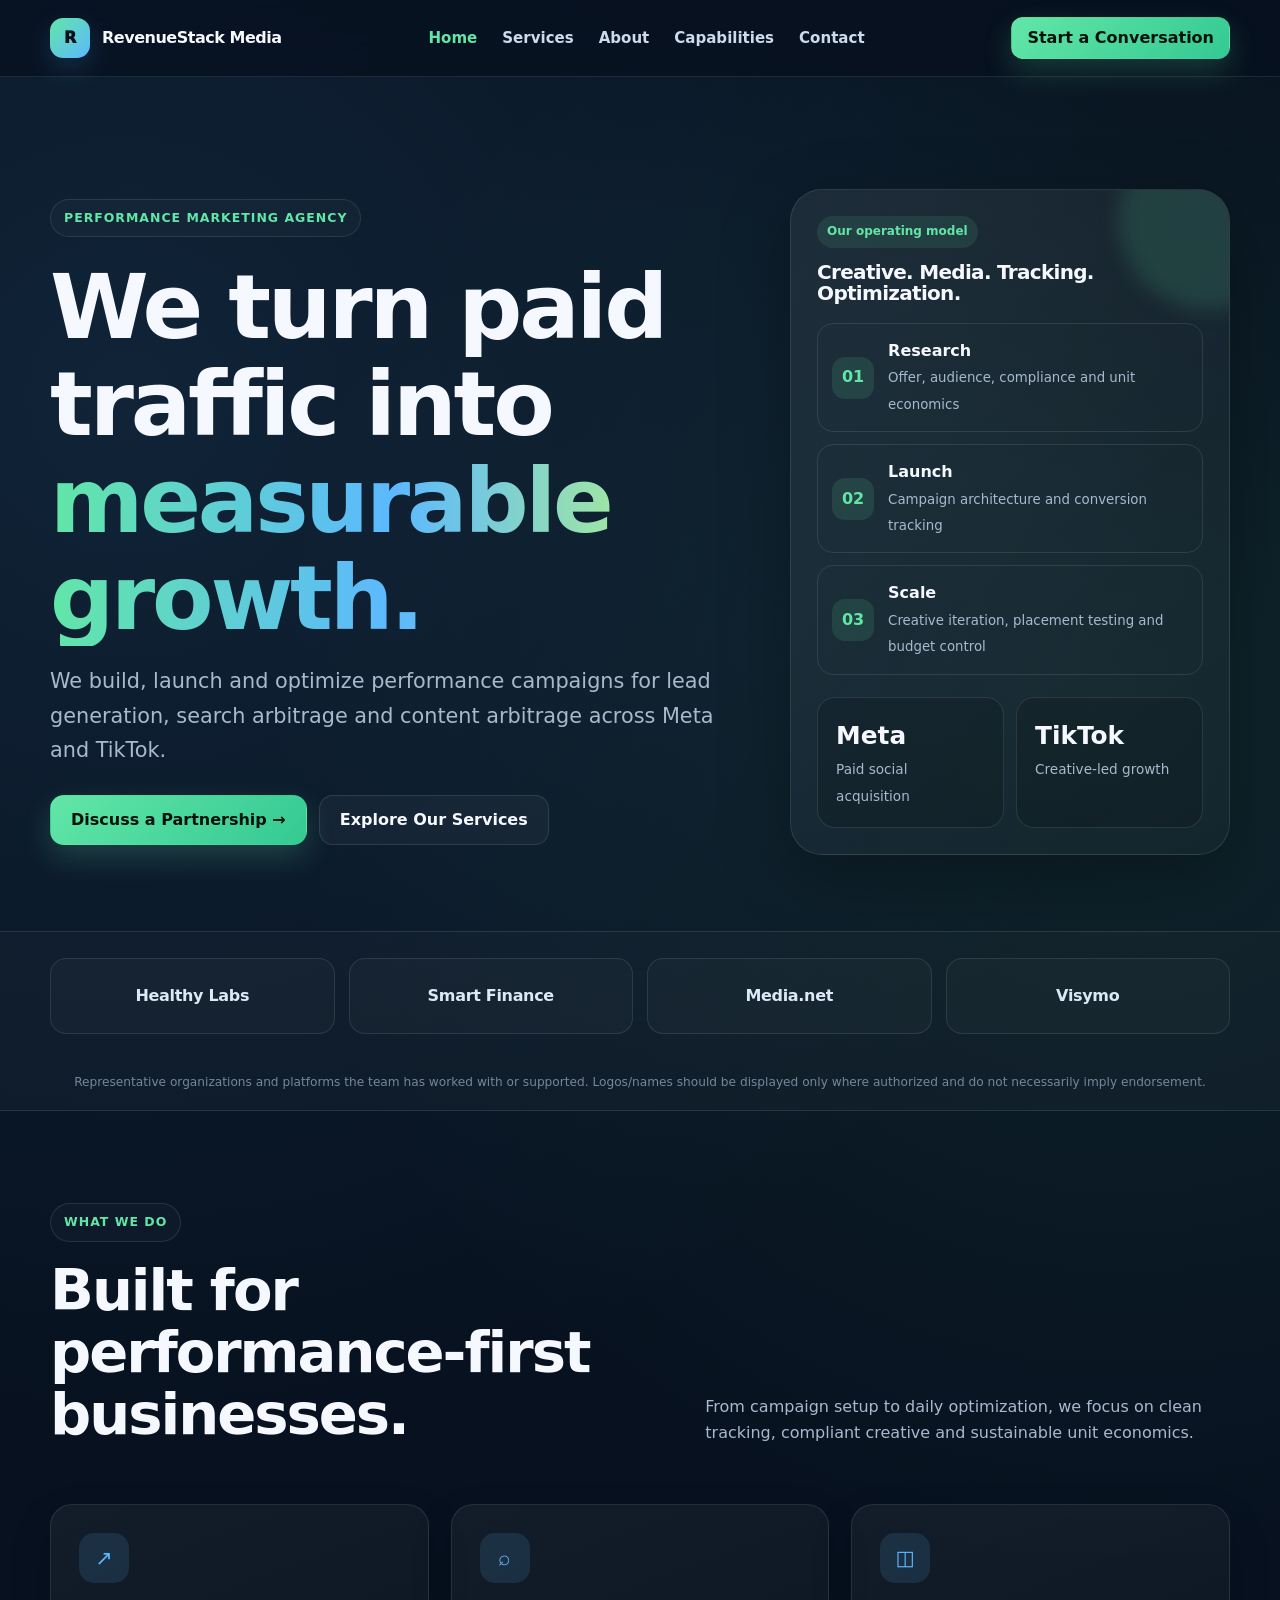
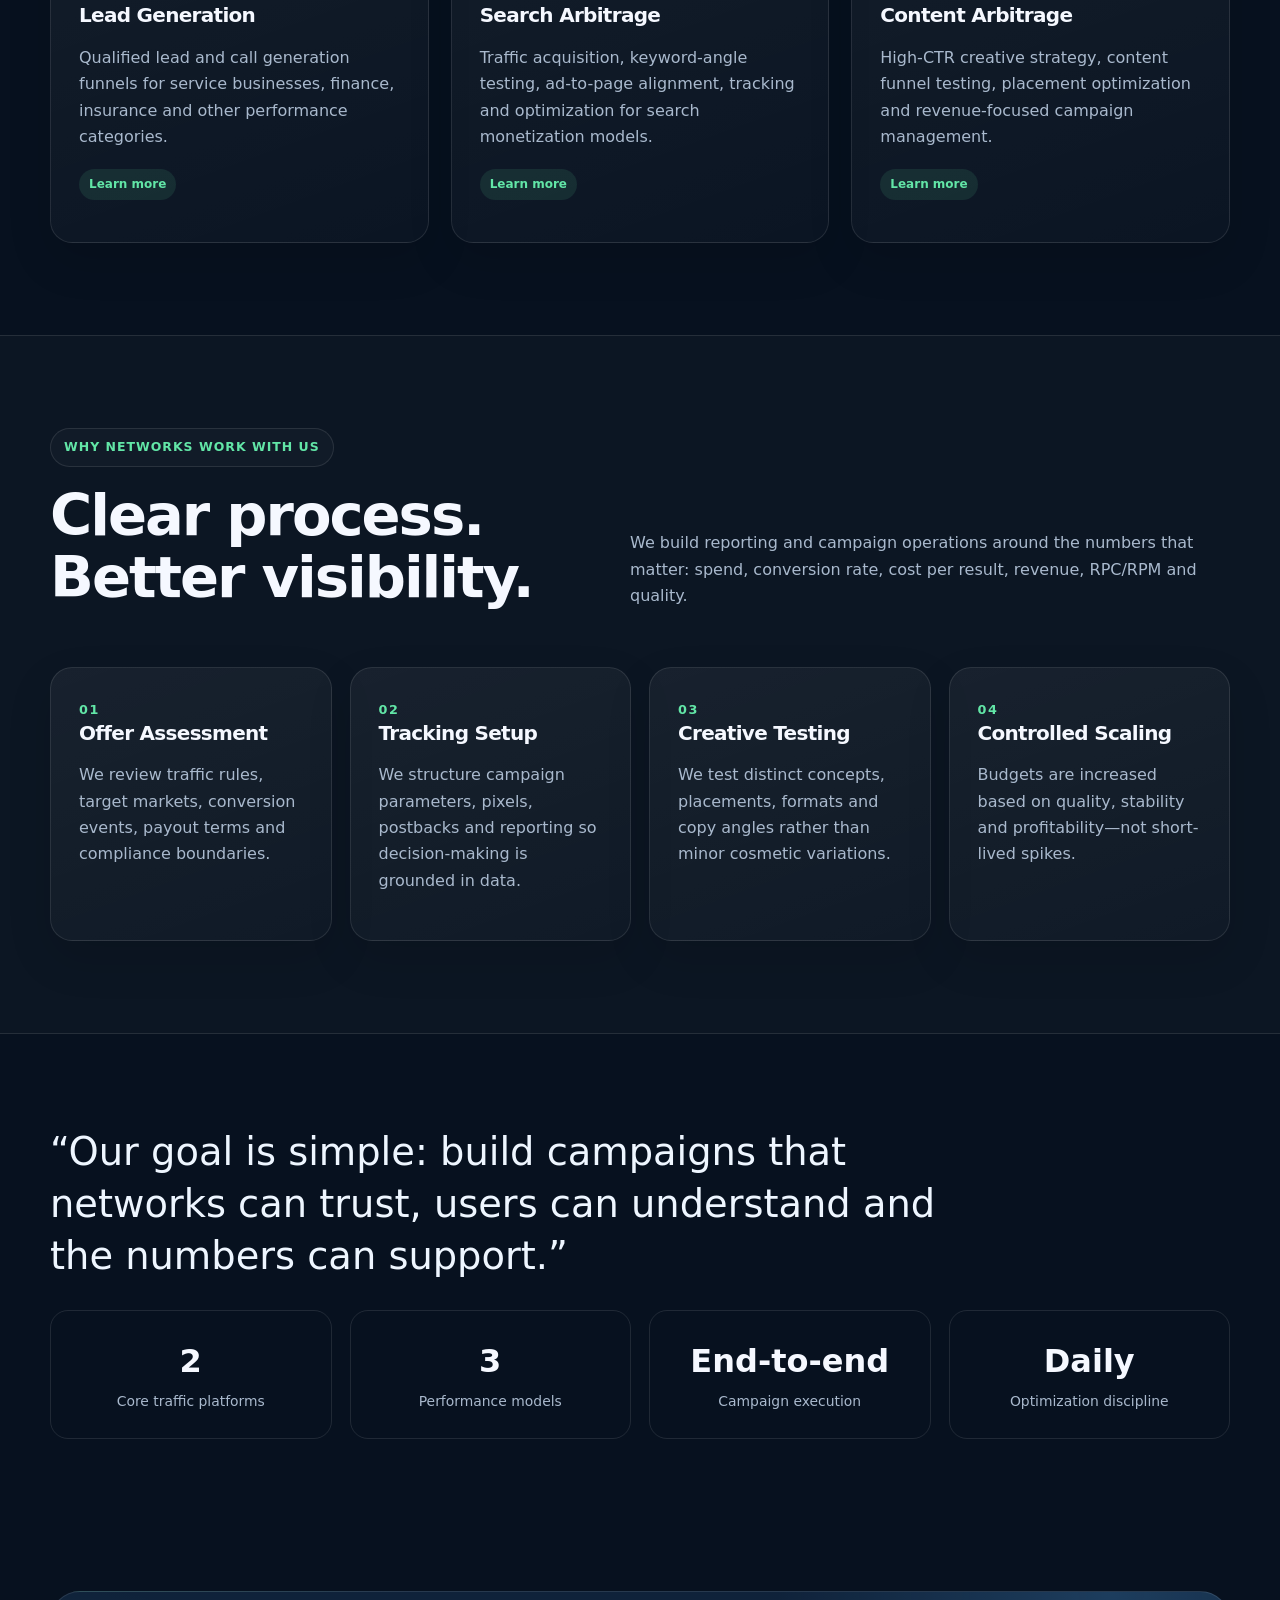
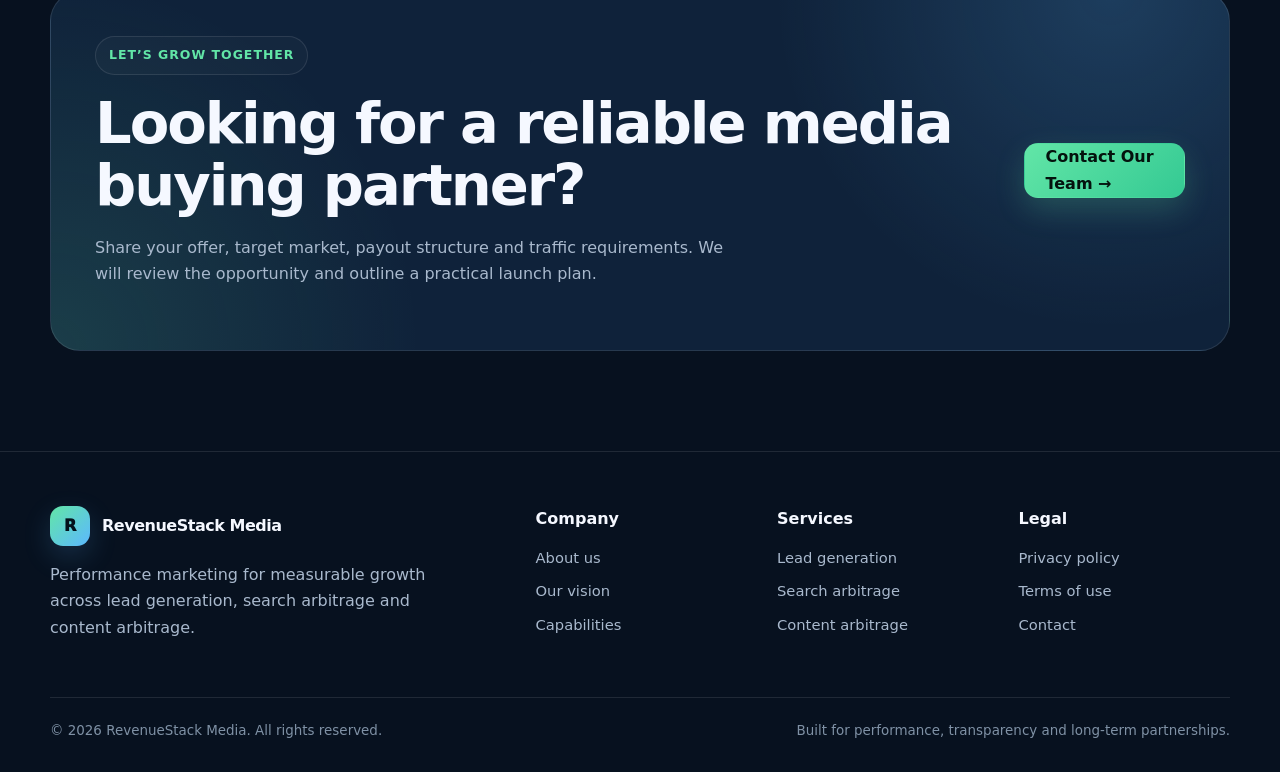
==== index.html @ 6d21b201 "Add files via upload Initial RevenueStack Media website" ====
<!doctype html>
<html lang="en">
<head>
  <meta charset="utf-8">
  <meta name="viewport" content="width=device-width,initial-scale=1">
  <title>RevenueStack Media | Performance Marketing Agency</title>
  <meta name="description" content="Performance marketing agency for lead generation, search arbitrage and content arbitrage across Meta and TikTok.">
  <link rel="icon" href="assets/favicon.svg" type="image/svg+xml">
  <link rel="stylesheet" href="assets/css/styles.css">
</head>
<body>

<header class="site-header">
  <div class="container nav">
    <a class="brand" href="index.html">
      <span class="brand-mark">R</span>
      <span>RevenueStack Media</span>
    </a>
    <button class="menu-btn" aria-label="Toggle menu">☰</button>
    <nav class="nav-links"><a class="active" href="index.html">Home</a>
<a class="" href="services.html">Services</a>
<a class="" href="about.html">About</a>
<a class="" href="case-studies.html">Capabilities</a>
<a class="" href="contact.html">Contact</a></nav>
    <a class="btn btn-primary btn-small nav-cta" href="contact.html">Start a Conversation</a>
  </div>
</header>


<main>
  <section class="hero">
    <div class="container hero-grid">
      <div>
        <span class="eyebrow">Performance Marketing Agency</span>
        <h1 style="margin-top:22px">We turn paid traffic into <span class="gradient-text">measurable growth.</span></h1>
        <p class="lead">We build, launch and optimize performance campaigns for lead generation, search arbitrage and content arbitrage across Meta and TikTok.</p>
        <div class="actions">
          <a class="btn btn-primary" href="contact.html">Discuss a Partnership →</a>
          <a class="btn btn-secondary" href="services.html">Explore Our Services</a>
        </div>
      </div>
      <div class="hero-card">
        <span class="tag">Our operating model</span>
        <h3>Creative. Media. Tracking. Optimization.</h3>
        <div class="flow">
          <div class="flow-item"><span class="flow-icon">01</span><div><b>Research</b><small>Offer, audience, compliance and unit economics</small></div></div>
          <div class="flow-item"><span class="flow-icon">02</span><div><b>Launch</b><small>Campaign architecture and conversion tracking</small></div></div>
          <div class="flow-item"><span class="flow-icon">03</span><div><b>Scale</b><small>Creative iteration, placement testing and budget control</small></div></div>
        </div>
        <div class="metric-row">
          <div class="metric"><strong>Meta</strong><span>Paid social acquisition</span></div>
          <div class="metric"><strong>TikTok</strong><span>Creative-led growth</span></div>
        </div>
      </div>
    </div>
  </section>

  <section class="logo-strip">
    <div class="container">
      <div class="logo-grid">
        <div class="logo-card">Healthy Labs</div>
        <div class="logo-card">Smart Finance</div>
        <div class="logo-card">Media.net</div>
        <div class="logo-card">Visymo</div>
      </div>
      <p class="disclaimer">Representative organizations and platforms the team has worked with or supported. Logos/names should be displayed only where authorized and do not necessarily imply endorsement.</p>
    </div>
  </section>

  <section class="section">
    <div class="container">
      <div class="section-head">
        <div><span class="eyebrow">What we do</span><h2 style="margin-top:18px">Built for performance-first businesses.</h2></div>
        <p>From campaign setup to daily optimization, we focus on clean tracking, compliant creative and sustainable unit economics.</p>
      </div>
      <div class="grid-3">
        <article class="card">
          <div class="card-icon">↗</div><h3>Lead Generation</h3>
          <p>Qualified lead and call generation funnels for service businesses, finance, insurance and other performance categories.</p>
          <a href="services.html#lead-gen" class="tag">Learn more</a>
        </article>
        <article class="card">
          <div class="card-icon">⌕</div><h3>Search Arbitrage</h3>
          <p>Traffic acquisition, keyword-angle testing, ad-to-page alignment, tracking and optimization for search monetization models.</p>
          <a href="services.html#search-arb" class="tag">Learn more</a>
        </article>
        <article class="card">
          <div class="card-icon">◫</div><h3>Content Arbitrage</h3>
          <p>High-CTR creative strategy, content funnel testing, placement optimization and revenue-focused campaign management.</p>
          <a href="services.html#content-arb" class="tag">Learn more</a>
        </article>
      </div>
    </div>
  </section>

  <section class="section" style="background:rgba(255,255,255,.02);border-block:1px solid var(--line)">
    <div class="container">
      <div class="section-head">
        <div><span class="eyebrow">Why networks work with us</span><h2 style="margin-top:18px">Clear process. Better visibility.</h2></div>
        <p>We build reporting and campaign operations around the numbers that matter: spend, conversion rate, cost per result, revenue, RPC/RPM and quality.</p>
      </div>
      <div class="process">
        <div class="card"><h3>Offer Assessment</h3><p>We review traffic rules, target markets, conversion events, payout terms and compliance boundaries.</p></div>
        <div class="card"><h3>Tracking Setup</h3><p>We structure campaign parameters, pixels, postbacks and reporting so decision-making is grounded in data.</p></div>
        <div class="card"><h3>Creative Testing</h3><p>We test distinct concepts, placements, formats and copy angles rather than minor cosmetic variations.</p></div>
        <div class="card"><h3>Controlled Scaling</h3><p>Budgets are increased based on quality, stability and profitability—not short-lived spikes.</p></div>
      </div>
    </div>
  </section>

  <section class="section">
    <div class="container">
      <p class="quote">“Our goal is simple: build campaigns that networks can trust, users can understand and the numbers can support.”</p>
      <div class="stats">
        <div class="stat"><strong>2</strong><span>Core traffic platforms</span></div>
        <div class="stat"><strong>3</strong><span>Performance models</span></div>
        <div class="stat"><strong>End-to-end</strong><span>Campaign execution</span></div>
        <div class="stat"><strong>Daily</strong><span>Optimization discipline</span></div>
      </div>
    </div>
  </section>

  <section class="section-sm">
    <div class="container cta-panel">
      <div><span class="eyebrow">Let’s grow together</span><h2 style="margin-top:18px">Looking for a reliable media buying partner?</h2><p>Share your offer, target market, payout structure and traffic requirements. We will review the opportunity and outline a practical launch plan.</p></div>
      <a class="btn btn-primary" href="contact.html">Contact Our Team →</a>
    </div>
  </section>
</main>


<footer>
  <div class="container">
    <div class="footer-grid">
      <div>
        <a class="brand" href="index.html"><span class="brand-mark">R</span><span>RevenueStack Media</span></a>
        <p style="margin-top:16px;max-width:420px">Performance marketing for measurable growth across lead generation, search arbitrage and content arbitrage.</p>
      </div>
      <div>
        <div class="footer-title">Company</div>
        <div class="footer-links">
          <a href="about.html">About us</a>
          <a href="about.html#vision">Our vision</a>
          <a href="case-studies.html">Capabilities</a>
        </div>
      </div>
      <div>
        <div class="footer-title">Services</div>
        <div class="footer-links">
          <a href="services.html#lead-gen">Lead generation</a>
          <a href="services.html#search-arb">Search arbitrage</a>
          <a href="services.html#content-arb">Content arbitrage</a>
        </div>
      </div>
      <div>
        <div class="footer-title">Legal</div>
        <div class="footer-links">
          <a href="privacy.html">Privacy policy</a>
          <a href="terms.html">Terms of use</a>
          <a href="contact.html">Contact</a>
        </div>
      </div>
    </div>
    <div class="footer-bottom">
      <span>© <span data-year></span> RevenueStack Media. All rights reserved.</span>
      <span>Built for performance, transparency and long-term partnerships.</span>
    </div>
  </div>
</footer>
<script src="assets/js/main.js"></script>

</body>
</html>
---- assets/css/styles.css ----
:root{
  --bg:#07111f;
  --bg-soft:#0c1a2e;
  --surface:#0f223a;
  --surface-2:#132b49;
  --text:#f5f8ff;
  --muted:#a9b9cd;
  --line:rgba(255,255,255,.10);
  --primary:#62e6a7;
  --primary-2:#5cb8ff;
  --accent:#c5ff73;
  --danger:#ff8b8b;
  --max:1180px;
  --radius:22px;
  --shadow:0 22px 70px rgba(0,0,0,.28);
}
*{box-sizing:border-box}
html{scroll-behavior:smooth}
body{
  margin:0;
  font-family:Inter,ui-sans-serif,system-ui,-apple-system,BlinkMacSystemFont,"Segoe UI",sans-serif;
  background:
    radial-gradient(circle at 10% 10%, rgba(92,184,255,.11), transparent 28%),
    radial-gradient(circle at 88% 18%, rgba(98,230,167,.09), transparent 25%),
    var(--bg);
  color:var(--text);
  line-height:1.65;
}
a{color:inherit;text-decoration:none}
img{max-width:100%;display:block}
button,input,textarea,select{font:inherit}
.container{width:min(var(--max),calc(100% - 40px));margin:auto}
.section{padding:92px 0}
.section-sm{padding:60px 0}
.eyebrow{
  display:inline-flex;align-items:center;gap:8px;
  padding:8px 13px;border:1px solid var(--line);border-radius:999px;
  color:var(--primary);font-size:.78rem;font-weight:800;
  letter-spacing:.08em;text-transform:uppercase;background:rgba(255,255,255,.025)
}
h1,h2,h3{line-height:1.08;margin:0 0 18px;letter-spacing:-.035em}
h1{font-size:clamp(2.65rem,7vw,5.8rem);max-width:980px}
h2{font-size:clamp(2rem,4.5vw,3.8rem)}
h3{font-size:1.25rem}
p{margin:0 0 18px;color:var(--muted)}
.lead{font-size:clamp(1.03rem,2vw,1.3rem);max-width:760px}
.gradient-text{
  background:linear-gradient(90deg,var(--primary),var(--primary-2),var(--accent));
  -webkit-background-clip:text;background-clip:text;color:transparent
}
.btn{
  display:inline-flex;align-items:center;justify-content:center;gap:10px;
  min-height:50px;padding:0 20px;border-radius:14px;border:1px solid transparent;
  font-weight:800;cursor:pointer;transition:.2s ease
}
.btn:hover{transform:translateY(-2px)}
.btn-primary{background:linear-gradient(135deg,var(--primary),#34c993);color:#04120d;box-shadow:0 12px 30px rgba(98,230,167,.2)}
.btn-secondary{border-color:var(--line);background:rgba(255,255,255,.04)}
.btn-small{min-height:42px;padding:0 15px;border-radius:12px}
.actions{display:flex;gap:12px;flex-wrap:wrap;margin-top:28px}

.site-header{
  position:sticky;top:0;z-index:50;
  background:rgba(7,17,31,.76);backdrop-filter:blur(18px);
  border-bottom:1px solid var(--line)
}
.nav{min-height:76px;display:flex;align-items:center;justify-content:space-between;gap:24px}
.brand{display:flex;align-items:center;gap:12px;font-weight:900;letter-spacing:-.03em}
.brand-mark{
  width:40px;height:40px;border-radius:13px;
  background:linear-gradient(135deg,var(--primary),var(--primary-2));
  display:grid;place-items:center;color:#04111b;font-weight:1000;
  box-shadow:0 10px 28px rgba(92,184,255,.18)
}
.nav-links{display:flex;align-items:center;gap:25px}
.nav-links a{color:#ccdae9;font-size:.94rem;font-weight:700}
.nav-links a:hover,.nav-links a.active{color:var(--primary)}
.menu-btn{display:none;border:1px solid var(--line);background:transparent;color:white;border-radius:10px;padding:8px 10px}

.hero{padding:112px 0 76px;position:relative;overflow:hidden}
.hero-grid{display:grid;grid-template-columns:1.22fr .78fr;gap:52px;align-items:center}
.hero h1 span{display:block}
.hero-card{
  border:1px solid var(--line);background:linear-gradient(145deg,rgba(255,255,255,.07),rgba(255,255,255,.025));
  border-radius:32px;padding:26px;box-shadow:var(--shadow);position:relative;overflow:hidden
}
.hero-card:before{
  content:"";position:absolute;width:180px;height:180px;border-radius:50%;
  background:rgba(98,230,167,.14);filter:blur(10px);right:-70px;top:-60px
}
.metric-row{display:grid;grid-template-columns:repeat(2,1fr);gap:12px;margin-top:22px}
.metric{
  padding:18px;border:1px solid var(--line);border-radius:18px;background:rgba(0,0,0,.14)
}
.metric strong{display:block;font-size:1.55rem}
.metric span{color:var(--muted);font-size:.85rem}
.flow{display:grid;gap:12px;margin-top:10px}
.flow-item{display:flex;gap:14px;align-items:center;padding:14px;border:1px solid var(--line);border-radius:16px}
.flow-icon{
  width:42px;height:42px;border-radius:13px;background:rgba(98,230,167,.12);
  color:var(--primary);display:grid;place-items:center;font-weight:900;flex:0 0 auto
}
.flow-item b{display:block}
.flow-item small{color:var(--muted)}

.logo-strip{border-block:1px solid var(--line);background:rgba(255,255,255,.02)}
.logo-grid{display:grid;grid-template-columns:repeat(4,1fr);gap:14px;padding:26px 0}
.logo-card{
  min-height:76px;border:1px solid var(--line);border-radius:16px;
  display:grid;place-items:center;color:#dce8f5;font-weight:900;letter-spacing:-.02em;
  background:rgba(255,255,255,.025)
}
.disclaimer{font-size:.76rem;color:#75879b;text-align:center;margin-top:12px}

.grid-3{display:grid;grid-template-columns:repeat(3,1fr);gap:22px}
.grid-2{display:grid;grid-template-columns:repeat(2,1fr);gap:22px}
.card{
  border:1px solid var(--line);border-radius:var(--radius);
  padding:28px;background:linear-gradient(160deg,rgba(255,255,255,.05),rgba(255,255,255,.018));
  box-shadow:0 18px 45px rgba(0,0,0,.12)
}
.card:hover{border-color:rgba(98,230,167,.38)}
.card-icon{
  width:50px;height:50px;border-radius:15px;background:rgba(92,184,255,.12);
  color:var(--primary-2);display:grid;place-items:center;font-size:1.3rem;margin-bottom:22px
}
.card ul{padding-left:18px;color:var(--muted)}
.card li{margin:8px 0}
.tag{
  display:inline-flex;padding:6px 10px;border-radius:999px;background:rgba(98,230,167,.1);
  color:var(--primary);font-size:.75rem;font-weight:800;margin-bottom:14px
}
.section-head{display:flex;justify-content:space-between;gap:30px;align-items:end;margin-bottom:40px}
.section-head p{max-width:600px}

.process{counter-reset:step;display:grid;grid-template-columns:repeat(4,1fr);gap:18px}
.process .card{position:relative}
.process .card:before{
  counter-increment:step;content:"0" counter(step);
  font-size:.8rem;color:var(--primary);font-weight:900;letter-spacing:.12em
}
.quote{
  font-size:clamp(1.45rem,3vw,2.5rem);line-height:1.35;color:#eef6ff;
  max-width:900px;margin-bottom:28px
}
.cta-panel{
  border:1px solid var(--line);border-radius:30px;padding:44px;
  background:
    radial-gradient(circle at 90% 0,rgba(92,184,255,.18),transparent 30%),
    radial-gradient(circle at 0 100%,rgba(98,230,167,.14),transparent 30%),
    var(--surface);
  display:flex;align-items:center;justify-content:space-between;gap:30px
}
.cta-panel p{max-width:650px}

.page-hero{padding:88px 0 58px;border-bottom:1px solid var(--line)}
.page-hero h1{font-size:clamp(2.5rem,6vw,5rem)}
.kicker{color:var(--primary);font-weight:900;text-transform:uppercase;letter-spacing:.1em;font-size:.76rem}

.contact-grid{display:grid;grid-template-columns:.8fr 1.2fr;gap:26px}
.contact-list{display:grid;gap:14px}
.contact-item{padding:18px;border:1px solid var(--line);border-radius:16px;background:rgba(255,255,255,.025)}
form{display:grid;gap:15px}
label{font-size:.85rem;font-weight:800;color:#d8e4ef}
input,textarea,select{
  width:100%;border:1px solid var(--line);background:#09182a;color:white;
  border-radius:13px;padding:14px 15px;outline:none
}
input:focus,textarea:focus,select:focus{border-color:var(--primary)}
textarea{min-height:150px;resize:vertical}
.form-note{font-size:.78rem;color:#8092a6}
.success{display:none;color:var(--primary);font-weight:800}

.legal{max-width:860px}
.legal h2{font-size:1.55rem;margin-top:36px}
.legal h3{font-size:1.1rem;margin-top:24px}
.legal p,.legal li{color:#b6c5d5}
.legal li{margin:8px 0}

footer{border-top:1px solid var(--line);padding:54px 0 30px;margin-top:40px}
.footer-grid{display:grid;grid-template-columns:1.4fr repeat(3,.65fr);gap:30px}
.footer-title{font-weight:900;margin-bottom:14px}
.footer-links{display:grid;gap:9px}
.footer-links a{color:var(--muted);font-size:.92rem}
.footer-links a:hover{color:var(--primary)}
.footer-bottom{border-top:1px solid var(--line);margin-top:38px;padding-top:22px;color:#7f91a5;font-size:.84rem;display:flex;justify-content:space-between;gap:20px;flex-wrap:wrap}

.stats{display:grid;grid-template-columns:repeat(4,1fr);gap:18px}
.stat{text-align:center;padding:24px;border:1px solid var(--line);border-radius:18px}
.stat strong{font-size:2rem;display:block}
.stat span{color:var(--muted);font-size:.87rem}
.notice{padding:18px;border-left:3px solid var(--primary);background:rgba(98,230,167,.06);border-radius:0 14px 14px 0;color:#c9d8e8}

@media (max-width:900px){
  .hero-grid,.contact-grid,.grid-3,.process,.footer-grid{grid-template-columns:1fr 1fr}
  .hero-grid{grid-template-columns:1fr}
  .nav-links{
    position:fixed;inset:76px 20px auto 20px;display:none;flex-direction:column;align-items:stretch;
    background:#0a1829;border:1px solid var(--line);border-radius:18px;padding:18px;box-shadow:var(--shadow)
  }
  .nav-links.open{display:flex}
  .menu-btn{display:block}
  .nav-cta{display:none}
  .logo-grid,.stats{grid-template-columns:repeat(2,1fr)}
  .section-head,.cta-panel{align-items:flex-start;flex-direction:column}
}
@media (max-width:620px){
  .container{width:min(100% - 28px,var(--max))}
  .section{padding:70px 0}
  .hero{padding:76px 0 56px}
  .grid-2,.grid-3,.process,.footer-grid{grid-template-columns:1fr}
  .metric-row,.logo-grid,.stats{grid-template-columns:1fr 1fr}
  .cta-panel{padding:28px}
  h1{font-size:2.65rem}
}
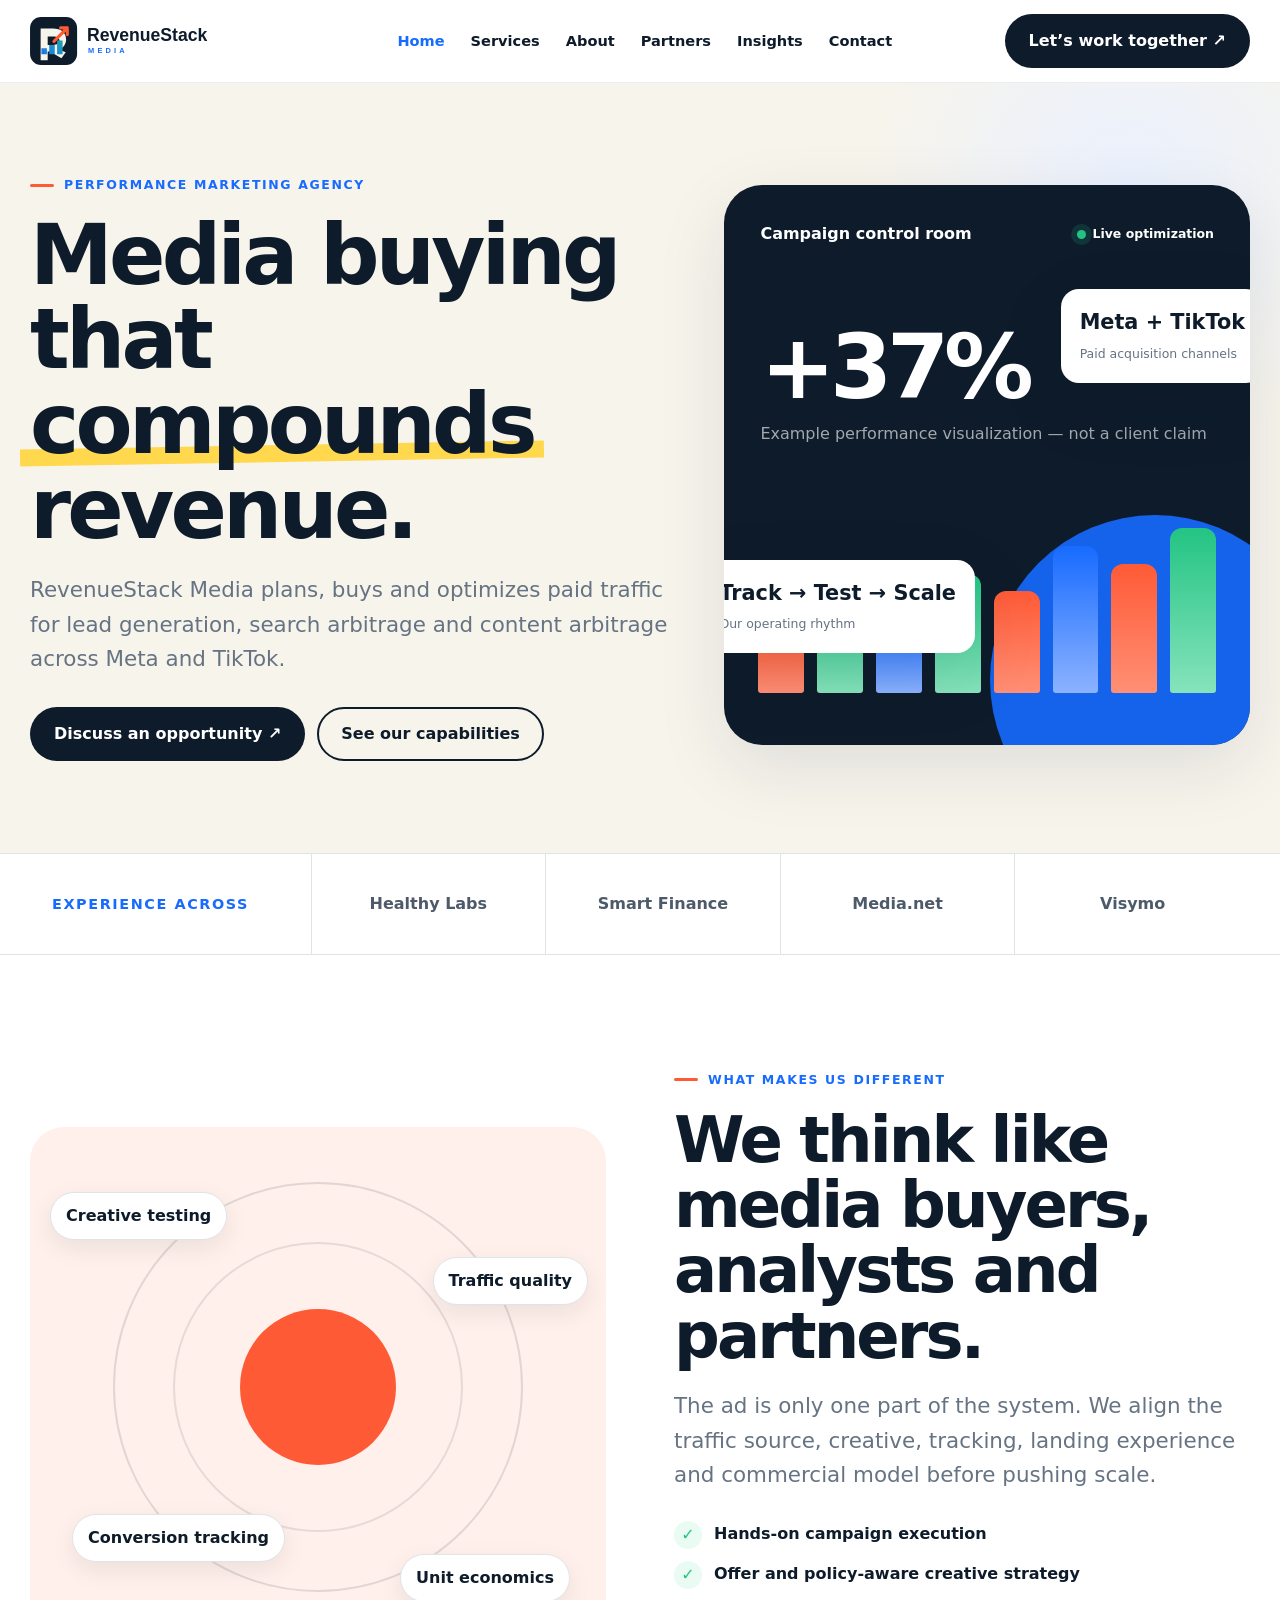
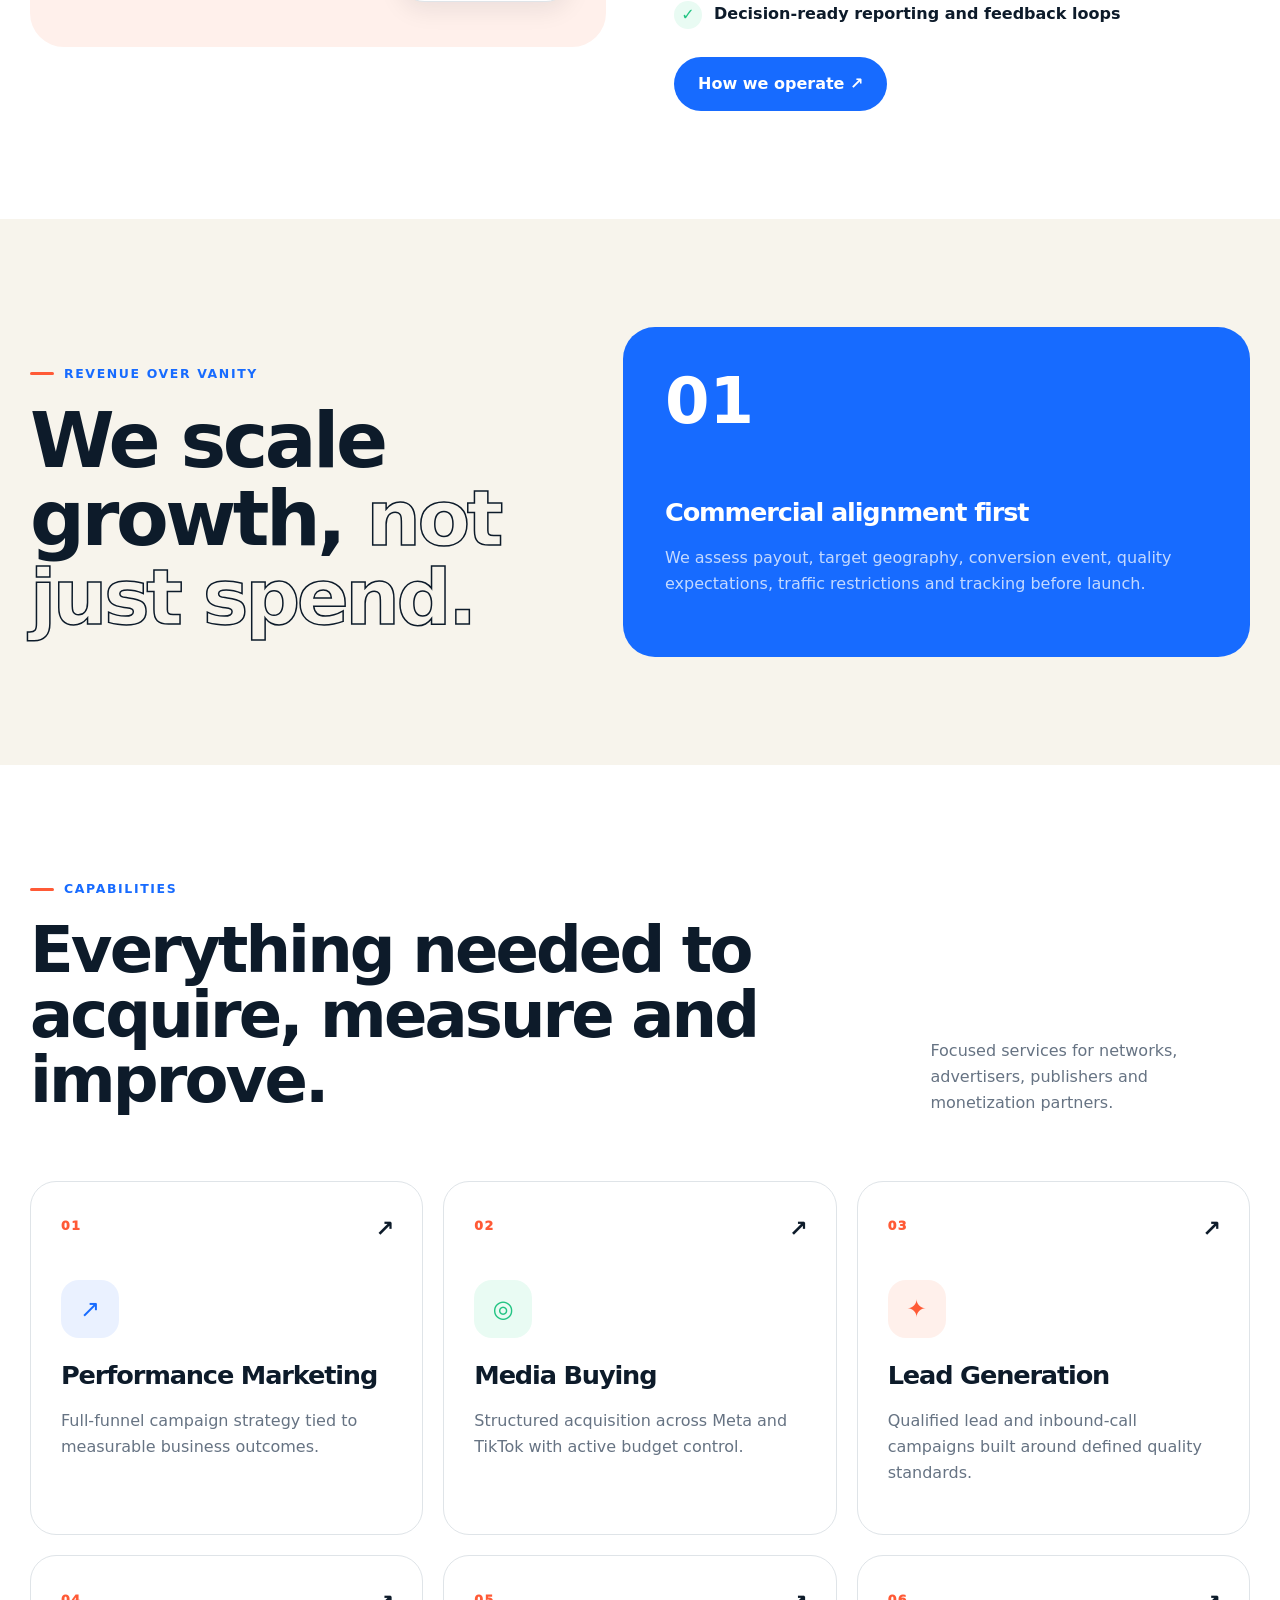
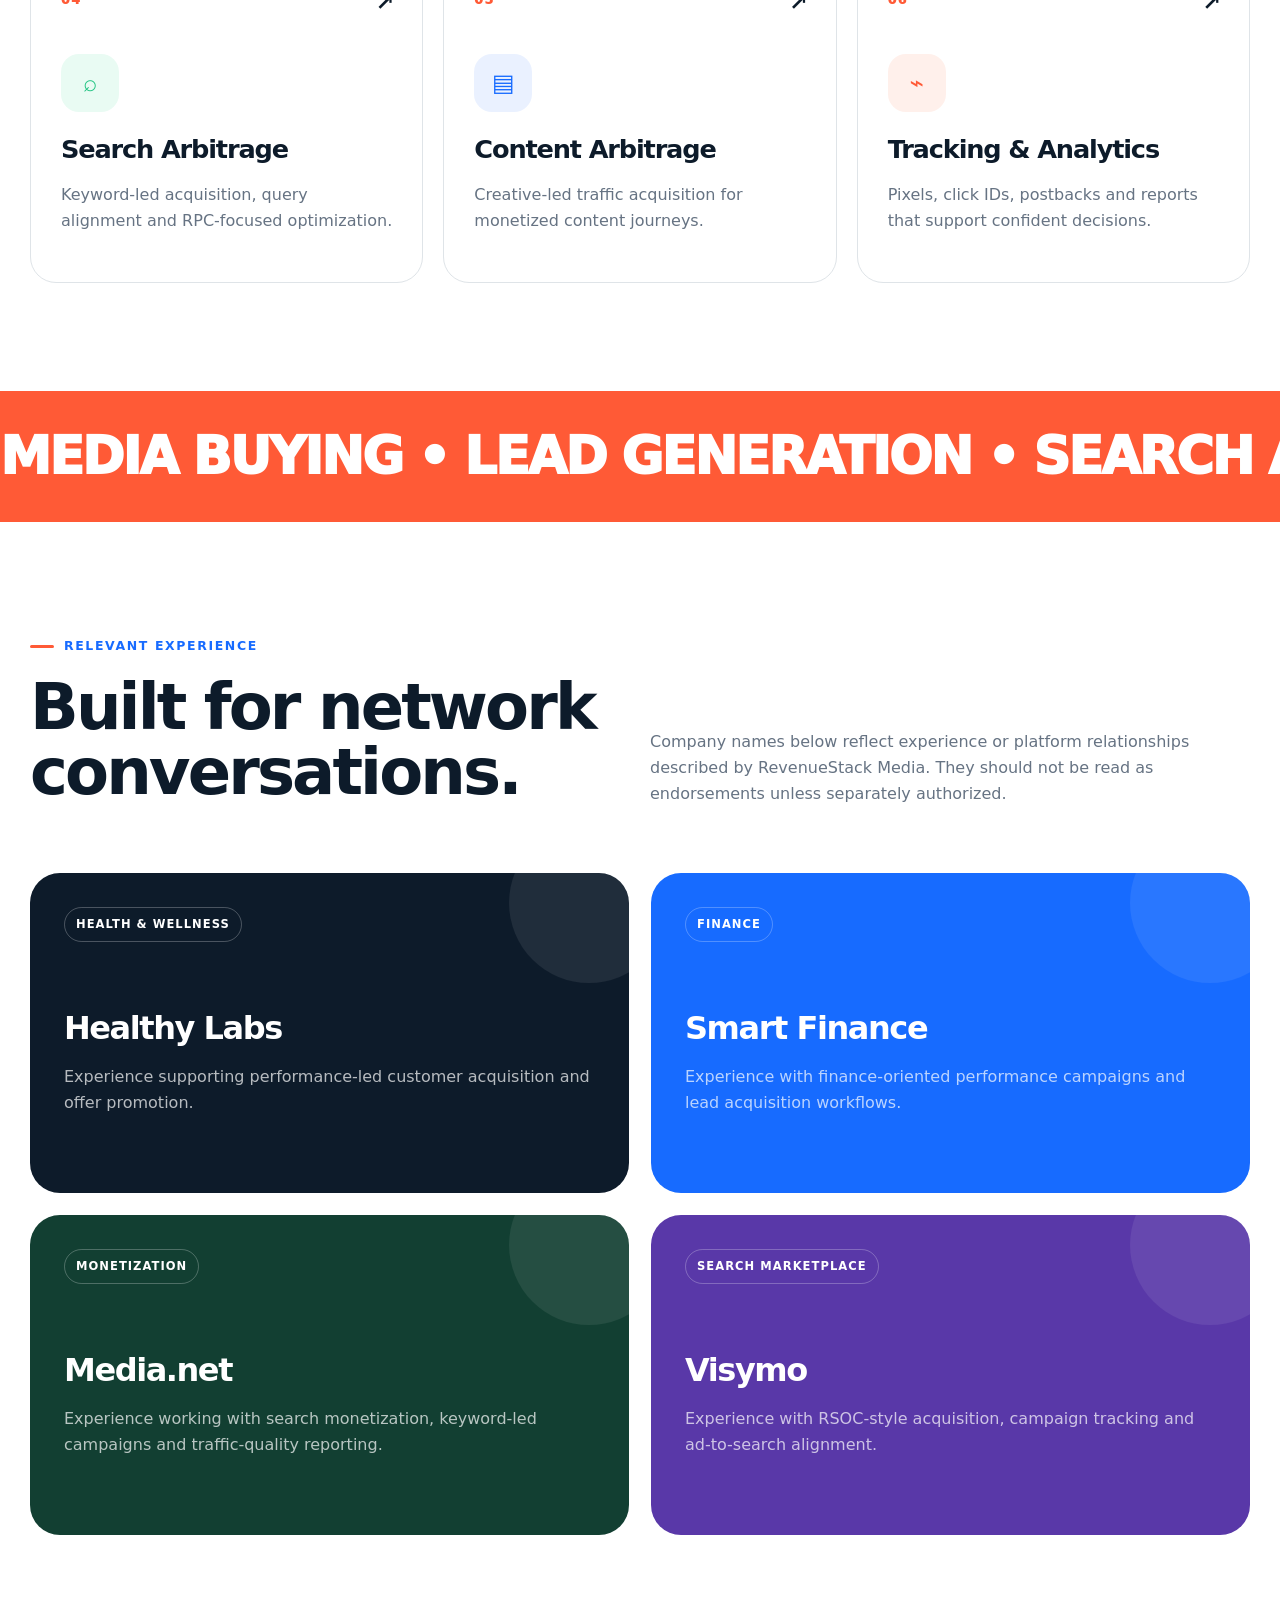
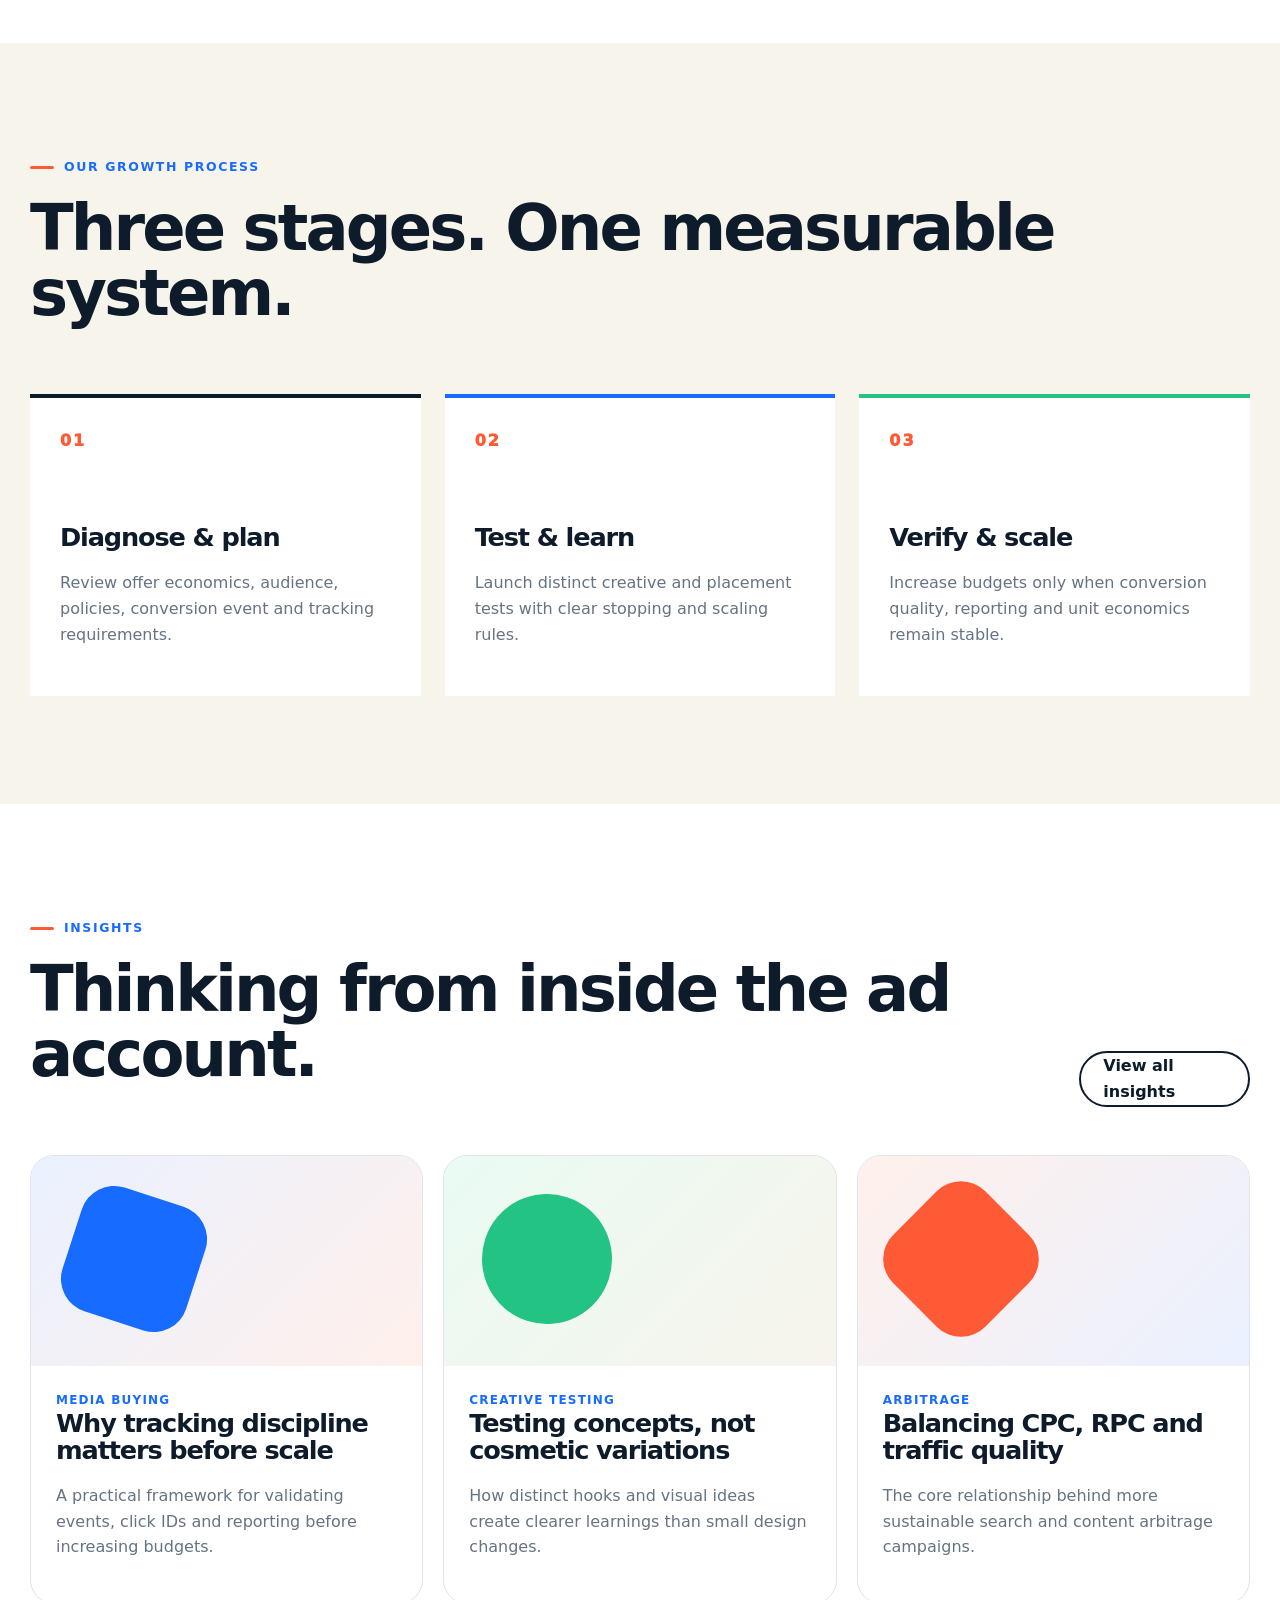
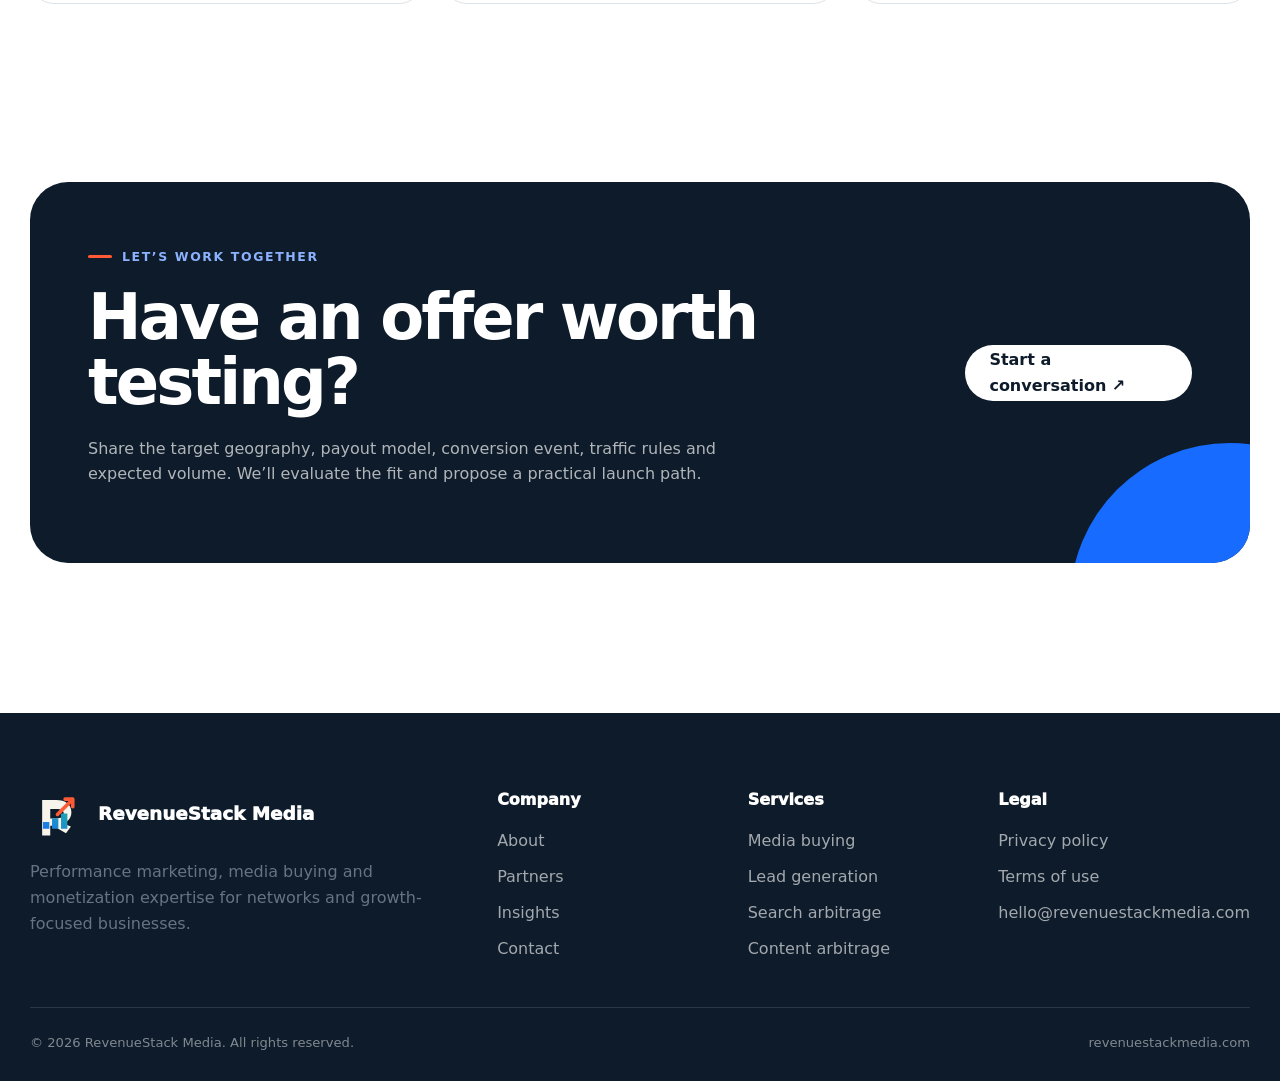
==== commit 0232e0c3: "Add files via upload Redesign RevenueStack Media website and branding" ====
--- a/index.html
+++ b/index.html
@@ -1,131 +1,177 @@
 <!doctype html>
 <html lang="en">
 <head>
-  <meta charset="utf-8">
-  <meta name="viewport" content="width=device-width,initial-scale=1">
-  <title>RevenueStack Media | Performance Marketing Agency</title>
-  <meta name="description" content="Performance marketing agency for lead generation, search arbitrage and content arbitrage across Meta and TikTok.">
-  <link rel="icon" href="assets/favicon.svg" type="image/svg+xml">
-  <link rel="stylesheet" href="assets/css/styles.css">
+<meta charset="utf-8">
+<meta name="viewport" content="width=device-width,initial-scale=1">
+<title>RevenueStack Media | Performance Marketing & Media Buying</title>
+<meta name="description" content="RevenueStack Media provides media buying, lead generation, search arbitrage and content arbitrage services across Meta and TikTok.">
+<meta property="og:title" content="RevenueStack Media | Performance Marketing & Media Buying">
+<meta property="og:description" content="RevenueStack Media provides media buying, lead generation, search arbitrage and content arbitrage services across Meta and TikTok.">
+<meta property="og:type" content="website">
+<meta property="og:url" content="https://revenuestackmedia.com/">
+<link rel="icon" href="assets/favicon.svg" type="image/svg+xml">
+<link rel="stylesheet" href="assets/css/styles.css">
 </head>
 <body>
 
 <header class="site-header">
   <div class="container nav">
-    <a class="brand" href="index.html">
-      <span class="brand-mark">R</span>
-      <span>RevenueStack Media</span>
+    <a class="brand" href="index.html" aria-label="RevenueStack Media home">
+      <img src="assets/img/logo-horizontal.svg" alt="RevenueStack Media">
     </a>
-    <button class="menu-btn" aria-label="Toggle menu">☰</button>
-    <nav class="nav-links"><a class="active" href="index.html">Home</a>
-<a class="" href="services.html">Services</a>
-<a class="" href="about.html">About</a>
-<a class="" href="case-studies.html">Capabilities</a>
-<a class="" href="contact.html">Contact</a></nav>
-    <a class="btn btn-primary btn-small nav-cta" href="contact.html">Start a Conversation</a>
+    <button class="menu-btn" aria-label="Toggle navigation">☰</button>
+    <nav class="nav-links"><a class="active" href="index.html">Home</a><a class="" href="services.html">Services</a><a class="" href="about.html">About</a><a class="" href="partners.html">Partners</a><a class="" href="insights.html">Insights</a><a class="" href="contact.html">Contact</a></nav>
+    <a class="btn btn-dark nav-cta" href="contact.html">Let’s work together ↗</a>
   </div>
 </header>
 
 
 <main>
-  <section class="hero">
-    <div class="container hero-grid">
-      <div>
-        <span class="eyebrow">Performance Marketing Agency</span>
-        <h1 style="margin-top:22px">We turn paid traffic into <span class="gradient-text">measurable growth.</span></h1>
-        <p class="lead">We build, launch and optimize performance campaigns for lead generation, search arbitrage and content arbitrage across Meta and TikTok.</p>
-        <div class="actions">
-          <a class="btn btn-primary" href="contact.html">Discuss a Partnership →</a>
-          <a class="btn btn-secondary" href="services.html">Explore Our Services</a>
-        </div>
-      </div>
-      <div class="hero-card">
-        <span class="tag">Our operating model</span>
-        <h3>Creative. Media. Tracking. Optimization.</h3>
-        <div class="flow">
-          <div class="flow-item"><span class="flow-icon">01</span><div><b>Research</b><small>Offer, audience, compliance and unit economics</small></div></div>
-          <div class="flow-item"><span class="flow-icon">02</span><div><b>Launch</b><small>Campaign architecture and conversion tracking</small></div></div>
-          <div class="flow-item"><span class="flow-icon">03</span><div><b>Scale</b><small>Creative iteration, placement testing and budget control</small></div></div>
-        </div>
-        <div class="metric-row">
-          <div class="metric"><strong>Meta</strong><span>Paid social acquisition</span></div>
-          <div class="metric"><strong>TikTok</strong><span>Creative-led growth</span></div>
-        </div>
-      </div>
-    </div>
-  </section>
-
-  <section class="logo-strip">
-    <div class="container">
-      <div class="logo-grid">
-        <div class="logo-card">Healthy Labs</div>
-        <div class="logo-card">Smart Finance</div>
-        <div class="logo-card">Media.net</div>
-        <div class="logo-card">Visymo</div>
-      </div>
-      <p class="disclaimer">Representative organizations and platforms the team has worked with or supported. Logos/names should be displayed only where authorized and do not necessarily imply endorsement.</p>
-    </div>
-  </section>
-
-  <section class="section">
-    <div class="container">
-      <div class="section-head">
-        <div><span class="eyebrow">What we do</span><h2 style="margin-top:18px">Built for performance-first businesses.</h2></div>
-        <p>From campaign setup to daily optimization, we focus on clean tracking, compliant creative and sustainable unit economics.</p>
-      </div>
-      <div class="grid-3">
-        <article class="card">
-          <div class="card-icon">↗</div><h3>Lead Generation</h3>
-          <p>Qualified lead and call generation funnels for service businesses, finance, insurance and other performance categories.</p>
-          <a href="services.html#lead-gen" class="tag">Learn more</a>
-        </article>
-        <article class="card">
-          <div class="card-icon">⌕</div><h3>Search Arbitrage</h3>
-          <p>Traffic acquisition, keyword-angle testing, ad-to-page alignment, tracking and optimization for search monetization models.</p>
-          <a href="services.html#search-arb" class="tag">Learn more</a>
-        </article>
-        <article class="card">
-          <div class="card-icon">◫</div><h3>Content Arbitrage</h3>
-          <p>High-CTR creative strategy, content funnel testing, placement optimization and revenue-focused campaign management.</p>
-          <a href="services.html#content-arb" class="tag">Learn more</a>
-        </article>
-      </div>
-    </div>
-  </section>
-
-  <section class="section" style="background:rgba(255,255,255,.02);border-block:1px solid var(--line)">
-    <div class="container">
-      <div class="section-head">
-        <div><span class="eyebrow">Why networks work with us</span><h2 style="margin-top:18px">Clear process. Better visibility.</h2></div>
-        <p>We build reporting and campaign operations around the numbers that matter: spend, conversion rate, cost per result, revenue, RPC/RPM and quality.</p>
-      </div>
-      <div class="process">
-        <div class="card"><h3>Offer Assessment</h3><p>We review traffic rules, target markets, conversion events, payout terms and compliance boundaries.</p></div>
-        <div class="card"><h3>Tracking Setup</h3><p>We structure campaign parameters, pixels, postbacks and reporting so decision-making is grounded in data.</p></div>
-        <div class="card"><h3>Creative Testing</h3><p>We test distinct concepts, placements, formats and copy angles rather than minor cosmetic variations.</p></div>
-        <div class="card"><h3>Controlled Scaling</h3><p>Budgets are increased based on quality, stability and profitability—not short-lived spikes.</p></div>
-      </div>
-    </div>
-  </section>
-
-  <section class="section">
-    <div class="container">
-      <p class="quote">“Our goal is simple: build campaigns that networks can trust, users can understand and the numbers can support.”</p>
-      <div class="stats">
-        <div class="stat"><strong>2</strong><span>Core traffic platforms</span></div>
-        <div class="stat"><strong>3</strong><span>Performance models</span></div>
-        <div class="stat"><strong>End-to-end</strong><span>Campaign execution</span></div>
-        <div class="stat"><strong>Daily</strong><span>Optimization discipline</span></div>
-      </div>
-    </div>
-  </section>
-
-  <section class="section-sm">
-    <div class="container cta-panel">
-      <div><span class="eyebrow">Let’s grow together</span><h2 style="margin-top:18px">Looking for a reliable media buying partner?</h2><p>Share your offer, target market, payout structure and traffic requirements. We will review the opportunity and outline a practical launch plan.</p></div>
-      <a class="btn btn-primary" href="contact.html">Contact Our Team →</a>
-    </div>
-  </section>
+<section class="hero">
+  <div class="container hero-grid">
+    <div>
+      <span class="kicker">Performance marketing agency</span>
+      <h1>Media buying that <span class="highlight">compounds</span> revenue.</h1>
+      <p class="lead">RevenueStack Media plans, buys and optimizes paid traffic for lead generation, search arbitrage and content arbitrage across Meta and TikTok.</p>
+      <div class="actions">
+        <a class="btn btn-dark" href="contact.html">Discuss an opportunity ↗</a>
+        <a class="btn btn-outline" href="services.html">See our capabilities</a>
+      </div>
+    </div>
+    <div class="hero-art">
+      <div class="dash-top">
+        <strong>Campaign control room</strong>
+        <span class="live-dot">Live optimization</span>
+      </div>
+      <div class="metric-big">+37%</div>
+      <div class="metric-label">Example performance visualization — not a client claim</div>
+      <div class="chart">
+        <div class="bar" style="height:35%"></div><div class="bar" style="height:55%"></div><div class="bar" style="height:43%"></div>
+        <div class="bar" style="height:72%"></div><div class="bar" style="height:62%"></div><div class="bar" style="height:89%"></div>
+        <div class="bar" style="height:78%"></div><div class="bar" style="height:100%"></div>
+      </div>
+      <div class="floating-card fc-1"><strong>Meta + TikTok</strong><span>Paid acquisition channels</span></div>
+      <div class="floating-card fc-2"><strong>Track → Test → Scale</strong><span>Our operating rhythm</span></div>
+    </div>
+  </div>
+</section>
+
+<section class="trust">
+  <div class="container trust-grid">
+    <div class="trust-title">Experience across</div>
+    <div class="partner-pill">Healthy Labs</div>
+    <div class="partner-pill">Smart Finance</div>
+    <div class="partner-pill">Media.net</div>
+    <div class="partner-pill">Visymo</div>
+  </div>
+</section>
+
+<section class="section">
+  <div class="container split">
+    <div class="impact-panel">
+      <div class="impact-orbit"></div>
+      <span class="orbit-label ol-1">Creative testing</span>
+      <span class="orbit-label ol-2">Traffic quality</span>
+      <span class="orbit-label ol-3">Conversion tracking</span>
+      <span class="orbit-label ol-4">Unit economics</span>
+    </div>
+    <div>
+      <span class="kicker">What makes us different</span>
+      <h2>We think like media buyers, analysts and partners.</h2>
+      <p class="lead">The ad is only one part of the system. We align the traffic source, creative, tracking, landing experience and commercial model before pushing scale.</p>
+      <div class="checks">
+        <div class="check">Hands-on campaign execution</div>
+        <div class="check">Offer and policy-aware creative strategy</div>
+        <div class="check">Decision-ready reporting and feedback loops</div>
+      </div>
+      <a class="btn btn-blue" href="about.html">How we operate ↗</a>
+    </div>
+  </div>
+</section>
+
+<section class="section bg-paper">
+  <div class="container statement">
+    <div>
+      <span class="kicker">Revenue over vanity</span>
+      <h2>We scale growth, <span class="display-outline">not just spend.</span></h2>
+    </div>
+    <div class="statement-box">
+      <strong>01</strong>
+      <div>
+        <h3>Commercial alignment first</h3>
+        <p>We assess payout, target geography, conversion event, quality expectations, traffic restrictions and tracking before launch.</p>
+      </div>
+    </div>
+  </div>
+</section>
+
+<section class="section">
+  <div class="container">
+    <div class="section-head">
+      <div><span class="kicker">Capabilities</span><h2>Everything needed to acquire, measure and improve.</h2></div>
+      <p>Focused services for networks, advertisers, publishers and monetization partners.</p>
+    </div>
+    <div class="service-grid">
+      <a class="service-card" href="services.html#performance"><span class="num">01</span><div class="service-icon">↗</div><h3>Performance Marketing</h3><p>Full-funnel campaign strategy tied to measurable business outcomes.</p></a>
+      <a class="service-card" href="services.html#media-buying"><span class="num">02</span><div class="service-icon">◎</div><h3>Media Buying</h3><p>Structured acquisition across Meta and TikTok with active budget control.</p></a>
+      <a class="service-card" href="services.html#lead-gen"><span class="num">03</span><div class="service-icon">✦</div><h3>Lead Generation</h3><p>Qualified lead and inbound-call campaigns built around defined quality standards.</p></a>
+      <a class="service-card" href="services.html#search-arb"><span class="num">04</span><div class="service-icon">⌕</div><h3>Search Arbitrage</h3><p>Keyword-led acquisition, query alignment and RPC-focused optimization.</p></a>
+      <a class="service-card" href="services.html#content-arb"><span class="num">05</span><div class="service-icon">▤</div><h3>Content Arbitrage</h3><p>Creative-led traffic acquisition for monetized content journeys.</p></a>
+      <a class="service-card" href="services.html#tracking"><span class="num">06</span><div class="service-icon">⌁</div><h3>Tracking & Analytics</h3><p>Pixels, click IDs, postbacks and reports that support confident decisions.</p></a>
+    </div>
+  </div>
+</section>
+
+<div class="marquee"><div class="marquee-track">MEDIA BUYING • LEAD GENERATION • SEARCH ARBITRAGE • CONTENT ARBITRAGE • TRACKING • CREATIVE TESTING • MEDIA BUYING • LEAD GENERATION • SEARCH ARBITRAGE • CONTENT ARBITRAGE • TRACKING • CREATIVE TESTING • </div></div>
+
+<section class="section">
+  <div class="container">
+    <div class="section-head">
+      <div><span class="kicker">Relevant experience</span><h2>Built for network conversations.</h2></div>
+      <p>Company names below reflect experience or platform relationships described by RevenueStack Media. They should not be read as endorsements unless separately authorized.</p>
+    </div>
+    <div class="partner-cases">
+      <div class="case"><span class="tag">Health & wellness</span><h3>Healthy Labs</h3><p>Experience supporting performance-led customer acquisition and offer promotion.</p></div>
+      <div class="case"><span class="tag">Finance</span><h3>Smart Finance</h3><p>Experience with finance-oriented performance campaigns and lead acquisition workflows.</p></div>
+      <div class="case"><span class="tag">Monetization</span><h3>Media.net</h3><p>Experience working with search monetization, keyword-led campaigns and traffic-quality reporting.</p></div>
+      <div class="case"><span class="tag">Search marketplace</span><h3>Visymo</h3><p>Experience with RSOC-style acquisition, campaign tracking and ad-to-search alignment.</p></div>
+    </div>
+  </div>
+</section>
+
+<section class="section bg-paper">
+  <div class="container">
+    <div class="section-head">
+      <div><span class="kicker">Our growth process</span><h2>Three stages. One measurable system.</h2></div>
+    </div>
+    <div class="process-grid">
+      <div class="process-card"><h3>Diagnose & plan</h3><p>Review offer economics, audience, policies, conversion event and tracking requirements.</p></div>
+      <div class="process-card"><h3>Test & learn</h3><p>Launch distinct creative and placement tests with clear stopping and scaling rules.</p></div>
+      <div class="process-card"><h3>Verify & scale</h3><p>Increase budgets only when conversion quality, reporting and unit economics remain stable.</p></div>
+    </div>
+  </div>
+</section>
+
+<section class="section">
+  <div class="container">
+    <div class="section-head">
+      <div><span class="kicker">Insights</span><h2>Thinking from inside the ad account.</h2></div>
+      <a class="btn btn-outline" href="insights.html">View all insights</a>
+    </div>
+    <div class="insights">
+      <article class="insight-card"><div class="insight-visual"></div><div class="insight-body"><div class="insight-meta">Media buying</div><h3>Why tracking discipline matters before scale</h3><p>A practical framework for validating events, click IDs and reporting before increasing budgets.</p></div></article>
+      <article class="insight-card"><div class="insight-visual"></div><div class="insight-body"><div class="insight-meta">Creative testing</div><h3>Testing concepts, not cosmetic variations</h3><p>How distinct hooks and visual ideas create clearer learnings than small design changes.</p></div></article>
+      <article class="insight-card"><div class="insight-visual"></div><div class="insight-body"><div class="insight-meta">Arbitrage</div><h3>Balancing CPC, RPC and traffic quality</h3><p>The core relationship behind more sustainable search and content arbitrage campaigns.</p></div></article>
+    </div>
+  </div>
+</section>
+
+<section class="section-sm">
+  <div class="container cta">
+    <div><span class="kicker" style="color:#8cb2ff">Let’s work together</span><h2>Have an offer worth testing?</h2><p>Share the target geography, payout model, conversion event, traffic rules and expected volume. We’ll evaluate the fit and propose a practical launch path.</p></div>
+    <a class="btn btn-light" href="contact.html">Start a conversation ↗</a>
+  </div>
+</section>
 </main>
 
 
@@ -133,20 +179,22 @@
   <div class="container">
     <div class="footer-grid">
       <div>
-        <a class="brand" href="index.html"><span class="brand-mark">R</span><span>RevenueStack Media</span></a>
-        <p style="margin-top:16px;max-width:420px">Performance marketing for measurable growth across lead generation, search arbitrage and content arbitrage.</p>
+        <a class="footer-brand" href="index.html"><img src="assets/img/logo-mark.svg" alt=""><span>RevenueStack Media</span></a>
+        <p style="margin-top:18px;max-width:430px">Performance marketing, media buying and monetization expertise for networks and growth-focused businesses.</p>
       </div>
       <div>
         <div class="footer-title">Company</div>
         <div class="footer-links">
-          <a href="about.html">About us</a>
-          <a href="about.html#vision">Our vision</a>
-          <a href="case-studies.html">Capabilities</a>
+          <a href="about.html">About</a>
+          <a href="partners.html">Partners</a>
+          <a href="insights.html">Insights</a>
+          <a href="contact.html">Contact</a>
         </div>
       </div>
       <div>
         <div class="footer-title">Services</div>
         <div class="footer-links">
+          <a href="services.html#media-buying">Media buying</a>
           <a href="services.html#lead-gen">Lead generation</a>
           <a href="services.html#search-arb">Search arbitrage</a>
           <a href="services.html#content-arb">Content arbitrage</a>
@@ -157,13 +205,13 @@
         <div class="footer-links">
           <a href="privacy.html">Privacy policy</a>
           <a href="terms.html">Terms of use</a>
-          <a href="contact.html">Contact</a>
+          <a href="mailto:hello@revenuestackmedia.com">hello@revenuestackmedia.com</a>
         </div>
       </div>
     </div>
     <div class="footer-bottom">
       <span>© <span data-year></span> RevenueStack Media. All rights reserved.</span>
-      <span>Built for performance, transparency and long-term partnerships.</span>
+      <span>revenuestackmedia.com</span>
     </div>
   </div>
 </footer>
--- a/assets/css/styles.css
+++ b/assets/css/styles.css
@@ -1,216 +1,298 @@
 
 :root{
-  --bg:#07111f;
-  --bg-soft:#0c1a2e;
-  --surface:#0f223a;
-  --surface-2:#132b49;
-  --text:#f5f8ff;
-  --muted:#a9b9cd;
-  --line:rgba(255,255,255,.10);
-  --primary:#62e6a7;
-  --primary-2:#5cb8ff;
-  --accent:#c5ff73;
-  --danger:#ff8b8b;
-  --max:1180px;
-  --radius:22px;
-  --shadow:0 22px 70px rgba(0,0,0,.28);
+  --ink:#0d1b2a;
+  --ink-2:#14283e;
+  --paper:#f7f4ec;
+  --white:#ffffff;
+  --muted:#667383;
+  --line:#dfe4e8;
+  --blue:#176bff;
+  --green:#23c483;
+  --orange:#ff5a36;
+  --yellow:#ffd84d;
+  --soft-blue:#eaf1ff;
+  --soft-green:#e9fbf3;
+  --soft-orange:#fff0eb;
+  --max:1220px;
+  --radius:26px;
+  --shadow:0 22px 70px rgba(13,27,42,.10);
 }
 *{box-sizing:border-box}
 html{scroll-behavior:smooth}
 body{
   margin:0;
   font-family:Inter,ui-sans-serif,system-ui,-apple-system,BlinkMacSystemFont,"Segoe UI",sans-serif;
-  background:
-    radial-gradient(circle at 10% 10%, rgba(92,184,255,.11), transparent 28%),
-    radial-gradient(circle at 88% 18%, rgba(98,230,167,.09), transparent 25%),
-    var(--bg);
-  color:var(--text);
-  line-height:1.65;
+  color:var(--ink);
+  background:var(--white);
+  line-height:1.62;
 }
 a{color:inherit;text-decoration:none}
-img{max-width:100%;display:block}
+img,svg{max-width:100%;display:block}
 button,input,textarea,select{font:inherit}
-.container{width:min(var(--max),calc(100% - 40px));margin:auto}
-.section{padding:92px 0}
-.section-sm{padding:60px 0}
-.eyebrow{
-  display:inline-flex;align-items:center;gap:8px;
-  padding:8px 13px;border:1px solid var(--line);border-radius:999px;
-  color:var(--primary);font-size:.78rem;font-weight:800;
-  letter-spacing:.08em;text-transform:uppercase;background:rgba(255,255,255,.025)
-}
-h1,h2,h3{line-height:1.08;margin:0 0 18px;letter-spacing:-.035em}
-h1{font-size:clamp(2.65rem,7vw,5.8rem);max-width:980px}
-h2{font-size:clamp(2rem,4.5vw,3.8rem)}
-h3{font-size:1.25rem}
+.container{width:min(var(--max),calc(100% - 42px));margin:auto}
+.section{padding:108px 0}
+.section-sm{padding:70px 0}
+.bg-paper{background:var(--paper)}
+.bg-ink{background:var(--ink);color:var(--white)}
+.bg-blue{background:var(--blue);color:var(--white)}
+.kicker{
+  display:inline-flex;align-items:center;gap:10px;
+  font-size:.78rem;font-weight:900;letter-spacing:.13em;text-transform:uppercase;
+  color:var(--blue);margin-bottom:18px
+}
+.kicker:before{content:"";width:24px;height:3px;background:var(--orange);border-radius:99px}
+h1,h2,h3{line-height:1.02;letter-spacing:-.045em;margin:0 0 20px}
+h1{font-size:clamp(3.2rem,7.2vw,7.2rem);max-width:1060px}
+h2{font-size:clamp(2.3rem,5vw,4.7rem)}
+h3{font-size:clamp(1.25rem,2vw,1.65rem)}
 p{margin:0 0 18px;color:var(--muted)}
-.lead{font-size:clamp(1.03rem,2vw,1.3rem);max-width:760px}
-.gradient-text{
-  background:linear-gradient(90deg,var(--primary),var(--primary-2),var(--accent));
-  -webkit-background-clip:text;background-clip:text;color:transparent
+.lead{font-size:clamp(1.08rem,1.9vw,1.34rem);max-width:780px}
+.bg-ink p,.bg-blue p{color:rgba(255,255,255,.72)}
+.display-outline{
+  color:transparent;-webkit-text-stroke:1.5px var(--ink);text-stroke:1.5px var(--ink)
+}
+.highlight{position:relative;display:inline-block;z-index:1}
+.highlight:after{
+  content:"";position:absolute;left:-2%;right:-2%;bottom:7%;height:20%;
+  background:var(--yellow);z-index:-1;transform:rotate(-1deg)
 }
 .btn{
   display:inline-flex;align-items:center;justify-content:center;gap:10px;
-  min-height:50px;padding:0 20px;border-radius:14px;border:1px solid transparent;
-  font-weight:800;cursor:pointer;transition:.2s ease
-}
-.btn:hover{transform:translateY(-2px)}
-.btn-primary{background:linear-gradient(135deg,var(--primary),#34c993);color:#04120d;box-shadow:0 12px 30px rgba(98,230,167,.2)}
-.btn-secondary{border-color:var(--line);background:rgba(255,255,255,.04)}
-.btn-small{min-height:42px;padding:0 15px;border-radius:12px}
-.actions{display:flex;gap:12px;flex-wrap:wrap;margin-top:28px}
+  min-height:54px;padding:0 22px;border-radius:999px;border:2px solid transparent;
+  font-weight:900;transition:.2s ease;cursor:pointer
+}
+.btn:hover{transform:translateY(-3px)}
+.btn-dark{background:var(--ink);color:white}
+.btn-blue{background:var(--blue);color:white}
+.btn-light{background:white;color:var(--ink)}
+.btn-outline{border-color:var(--ink)}
+.actions{display:flex;gap:12px;flex-wrap:wrap;margin-top:30px}
 
 .site-header{
-  position:sticky;top:0;z-index:50;
-  background:rgba(7,17,31,.76);backdrop-filter:blur(18px);
-  border-bottom:1px solid var(--line)
-}
-.nav{min-height:76px;display:flex;align-items:center;justify-content:space-between;gap:24px}
-.brand{display:flex;align-items:center;gap:12px;font-weight:900;letter-spacing:-.03em}
-.brand-mark{
-  width:40px;height:40px;border-radius:13px;
-  background:linear-gradient(135deg,var(--primary),var(--primary-2));
-  display:grid;place-items:center;color:#04111b;font-weight:1000;
-  box-shadow:0 10px 28px rgba(92,184,255,.18)
-}
-.nav-links{display:flex;align-items:center;gap:25px}
-.nav-links a{color:#ccdae9;font-size:.94rem;font-weight:700}
-.nav-links a:hover,.nav-links a.active{color:var(--primary)}
-.menu-btn{display:none;border:1px solid var(--line);background:transparent;color:white;border-radius:10px;padding:8px 10px}
-
-.hero{padding:112px 0 76px;position:relative;overflow:hidden}
-.hero-grid{display:grid;grid-template-columns:1.22fr .78fr;gap:52px;align-items:center}
-.hero h1 span{display:block}
-.hero-card{
-  border:1px solid var(--line);background:linear-gradient(145deg,rgba(255,255,255,.07),rgba(255,255,255,.025));
-  border-radius:32px;padding:26px;box-shadow:var(--shadow);position:relative;overflow:hidden
-}
-.hero-card:before{
-  content:"";position:absolute;width:180px;height:180px;border-radius:50%;
-  background:rgba(98,230,167,.14);filter:blur(10px);right:-70px;top:-60px
-}
-.metric-row{display:grid;grid-template-columns:repeat(2,1fr);gap:12px;margin-top:22px}
-.metric{
-  padding:18px;border:1px solid var(--line);border-radius:18px;background:rgba(0,0,0,.14)
-}
-.metric strong{display:block;font-size:1.55rem}
-.metric span{color:var(--muted);font-size:.85rem}
-.flow{display:grid;gap:12px;margin-top:10px}
-.flow-item{display:flex;gap:14px;align-items:center;padding:14px;border:1px solid var(--line);border-radius:16px}
-.flow-icon{
-  width:42px;height:42px;border-radius:13px;background:rgba(98,230,167,.12);
-  color:var(--primary);display:grid;place-items:center;font-weight:900;flex:0 0 auto
-}
-.flow-item b{display:block}
-.flow-item small{color:var(--muted)}
-
-.logo-strip{border-block:1px solid var(--line);background:rgba(255,255,255,.02)}
-.logo-grid{display:grid;grid-template-columns:repeat(4,1fr);gap:14px;padding:26px 0}
-.logo-card{
-  min-height:76px;border:1px solid var(--line);border-radius:16px;
-  display:grid;place-items:center;color:#dce8f5;font-weight:900;letter-spacing:-.02em;
-  background:rgba(255,255,255,.025)
-}
-.disclaimer{font-size:.76rem;color:#75879b;text-align:center;margin-top:12px}
-
-.grid-3{display:grid;grid-template-columns:repeat(3,1fr);gap:22px}
-.grid-2{display:grid;grid-template-columns:repeat(2,1fr);gap:22px}
-.card{
-  border:1px solid var(--line);border-radius:var(--radius);
-  padding:28px;background:linear-gradient(160deg,rgba(255,255,255,.05),rgba(255,255,255,.018));
-  box-shadow:0 18px 45px rgba(0,0,0,.12)
-}
-.card:hover{border-color:rgba(98,230,167,.38)}
-.card-icon{
-  width:50px;height:50px;border-radius:15px;background:rgba(92,184,255,.12);
-  color:var(--primary-2);display:grid;place-items:center;font-size:1.3rem;margin-bottom:22px
-}
-.card ul{padding-left:18px;color:var(--muted)}
-.card li{margin:8px 0}
-.tag{
-  display:inline-flex;padding:6px 10px;border-radius:999px;background:rgba(98,230,167,.1);
-  color:var(--primary);font-size:.75rem;font-weight:800;margin-bottom:14px
-}
-.section-head{display:flex;justify-content:space-between;gap:30px;align-items:end;margin-bottom:40px}
+  position:sticky;top:0;z-index:50;background:rgba(255,255,255,.92);
+  backdrop-filter:blur(16px);border-bottom:1px solid rgba(13,27,42,.08)
+}
+.nav{height:82px;display:flex;align-items:center;justify-content:space-between;gap:24px}
+.brand img{width:255px;max-height:52px}
+.nav-links{display:flex;align-items:center;gap:26px}
+.nav-links a{font-size:.91rem;font-weight:800}
+.nav-links a:hover,.nav-links a.active{color:var(--blue)}
+.menu-btn{display:none;border:1px solid var(--line);background:white;border-radius:12px;padding:9px 12px}
+.nav-cta{white-space:nowrap}
+
+.hero{position:relative;overflow:hidden;padding:86px 0 92px;background:var(--paper)}
+.hero:before{
+  content:"";position:absolute;width:560px;height:560px;border-radius:50%;
+  background:radial-gradient(circle,var(--soft-blue),rgba(234,241,255,0) 66%);
+  right:-130px;top:-170px
+}
+.hero-grid{display:grid;grid-template-columns:1.1fr .9fr;gap:52px;align-items:center;position:relative}
+.hero h1{font-size:clamp(3.3rem,6.5vw,6.4rem)}
+.hero-art{
+  min-height:560px;position:relative;border-radius:38px;background:var(--ink);
+  overflow:hidden;box-shadow:var(--shadow);padding:36px;color:white
+}
+.hero-art:after{
+  content:"";position:absolute;inset:auto -70px -100px auto;width:330px;height:330px;
+  border-radius:50%;background:var(--blue);opacity:.9
+}
+.dash-top{display:flex;justify-content:space-between;align-items:center;position:relative;z-index:2}
+.live-dot{display:inline-flex;align-items:center;gap:7px;font-size:.78rem;font-weight:800}
+.live-dot:before{content:"";width:9px;height:9px;background:var(--green);border-radius:50%;box-shadow:0 0 0 6px rgba(35,196,131,.15)}
+.metric-big{font-size:5.6rem;font-weight:900;letter-spacing:-.06em;line-height:1;margin:76px 0 8px;position:relative;z-index:2}
+.metric-label{color:rgba(255,255,255,.62);position:relative;z-index:2}
+.chart{
+  position:absolute;left:34px;right:34px;bottom:52px;height:165px;z-index:2;
+  display:flex;align-items:end;gap:13px
+}
+.bar{flex:1;background:linear-gradient(180deg,var(--orange),#ff8f75);border-radius:12px 12px 3px 3px;min-height:20px}
+.bar:nth-child(2n){background:linear-gradient(180deg,var(--green),#86e3bc)}
+.bar:nth-child(3n){background:linear-gradient(180deg,var(--blue),#8cb2ff)}
+.floating-card{
+  position:absolute;background:white;color:var(--ink);border-radius:18px;padding:17px 19px;
+  box-shadow:var(--shadow);z-index:4
+}
+.fc-1{right:-14px;top:104px}
+.fc-2{left:-24px;bottom:92px}
+.floating-card strong{display:block;font-size:1.3rem}
+.floating-card span{font-size:.78rem;color:var(--muted)}
+
+.trust{border-block:1px solid var(--line);background:white}
+.trust-grid{display:grid;grid-template-columns:1.2fr repeat(4,1fr);align-items:stretch}
+.trust-title,.partner-pill{min-height:100px;padding:22px;border-right:1px solid var(--line);display:flex;align-items:center}
+.partner-pill{justify-content:center;font-weight:900;color:#4d5a69}
+.partner-pill:last-child{border-right:0}
+.trust-title{font-size:.9rem;font-weight:900;text-transform:uppercase;letter-spacing:.11em;color:var(--blue)}
+
+.split{display:grid;grid-template-columns:1fr 1fr;gap:68px;align-items:center}
+.impact-panel{position:relative;min-height:520px;border-radius:34px;background:var(--soft-orange);overflow:hidden;padding:34px}
+.impact-orbit{
+  position:absolute;border:2px solid rgba(13,27,42,.12);border-radius:50%;
+  width:410px;height:410px;left:50%;top:50%;transform:translate(-50%,-50%)
+}
+.impact-orbit:before,.impact-orbit:after{content:"";position:absolute;border:2px solid rgba(13,27,42,.1);border-radius:50%;inset:58px}
+.impact-orbit:after{inset:125px;background:var(--orange);border:0}
+.orbit-label{
+  position:absolute;background:white;border:1px solid var(--line);border-radius:999px;
+  padding:10px 15px;font-weight:850;box-shadow:0 8px 25px rgba(13,27,42,.08)
+}
+.ol-1{left:20px;top:65px}.ol-2{right:18px;top:130px}.ol-3{left:42px;bottom:85px}.ol-4{right:36px;bottom:45px}
+.checks{display:grid;gap:12px;margin:28px 0}
+.check{display:flex;gap:12px;align-items:flex-start;font-weight:750}
+.check:before{content:"✓";width:28px;height:28px;border-radius:50%;background:var(--soft-green);color:var(--green);display:grid;place-items:center;flex:0 0 auto}
+
+.statement{
+  display:grid;grid-template-columns:.9fr 1.1fr;gap:80px;align-items:end
+}
+.statement h2{font-size:clamp(2.6rem,6vw,5.7rem)}
+.statement-box{
+  background:var(--blue);color:white;border-radius:32px;padding:42px;min-height:330px;
+  display:flex;flex-direction:column;justify-content:space-between
+}
+.statement-box strong{font-size:4rem;line-height:1}
+.statement-box p{color:rgba(255,255,255,.74)}
+
+.section-head{display:flex;justify-content:space-between;gap:34px;align-items:end;margin-bottom:48px}
 .section-head p{max-width:600px}
-
-.process{counter-reset:step;display:grid;grid-template-columns:repeat(4,1fr);gap:18px}
-.process .card{position:relative}
-.process .card:before{
-  counter-increment:step;content:"0" counter(step);
-  font-size:.8rem;color:var(--primary);font-weight:900;letter-spacing:.12em
-}
-.quote{
-  font-size:clamp(1.45rem,3vw,2.5rem);line-height:1.35;color:#eef6ff;
-  max-width:900px;margin-bottom:28px
-}
-.cta-panel{
-  border:1px solid var(--line);border-radius:30px;padding:44px;
-  background:
-    radial-gradient(circle at 90% 0,rgba(92,184,255,.18),transparent 30%),
-    radial-gradient(circle at 0 100%,rgba(98,230,167,.14),transparent 30%),
-    var(--surface);
-  display:flex;align-items:center;justify-content:space-between;gap:30px
-}
-.cta-panel p{max-width:650px}
-
-.page-hero{padding:88px 0 58px;border-bottom:1px solid var(--line)}
-.page-hero h1{font-size:clamp(2.5rem,6vw,5rem)}
-.kicker{color:var(--primary);font-weight:900;text-transform:uppercase;letter-spacing:.1em;font-size:.76rem}
-
-.contact-grid{display:grid;grid-template-columns:.8fr 1.2fr;gap:26px}
-.contact-list{display:grid;gap:14px}
-.contact-item{padding:18px;border:1px solid var(--line);border-radius:16px;background:rgba(255,255,255,.025)}
+.service-grid{display:grid;grid-template-columns:repeat(3,1fr);gap:20px}
+.service-card{
+  position:relative;min-height:300px;padding:30px;border:1px solid var(--line);border-radius:var(--radius);
+  overflow:hidden;background:white;transition:.25s ease
+}
+.service-card:hover{transform:translateY(-7px);box-shadow:var(--shadow);border-color:transparent}
+.service-card .num{font-size:.78rem;font-weight:950;letter-spacing:.12em;color:var(--orange)}
+.service-icon{
+  width:58px;height:58px;border-radius:18px;background:var(--soft-blue);color:var(--blue);
+  display:grid;place-items:center;font-size:1.5rem;margin:42px 0 24px
+}
+.service-card:nth-child(2n) .service-icon{background:var(--soft-green);color:var(--green)}
+.service-card:nth-child(3n) .service-icon{background:var(--soft-orange);color:var(--orange)}
+.service-card:after{
+  content:"↗";position:absolute;right:28px;top:28px;font-size:1.4rem;font-weight:900
+}
+
+.marquee{
+  overflow:hidden;background:var(--orange);color:white;padding:24px 0;white-space:nowrap;
+  font-size:clamp(1.7rem,4vw,3.8rem);font-weight:950;letter-spacing:-.04em
+}
+.marquee-track{display:inline-block;animation:marquee 22s linear infinite}
+@keyframes marquee{from{transform:translateX(0)}to{transform:translateX(-50%)}}
+
+.partner-cases{display:grid;grid-template-columns:repeat(2,1fr);gap:22px}
+.case{
+  border-radius:30px;padding:34px;min-height:320px;position:relative;overflow:hidden;
+  background:var(--ink);color:white
+}
+.case:nth-child(2){background:var(--blue)}
+.case:nth-child(3){background:#123f32}
+.case:nth-child(4){background:#5938a8}
+.case .tag{display:inline-flex;border:1px solid rgba(255,255,255,.25);padding:7px 11px;border-radius:999px;font-size:.72rem;font-weight:900;text-transform:uppercase;letter-spacing:.09em}
+.case h3{font-size:2rem;margin-top:70px}
+.case p{color:rgba(255,255,255,.7)}
+.case:after{content:"";position:absolute;width:160px;height:160px;border-radius:50%;background:rgba(255,255,255,.08);right:-40px;top:-50px}
+
+.process-grid{display:grid;grid-template-columns:repeat(3,1fr);gap:24px;counter-reset:process}
+.process-card{
+  padding:30px;border-top:4px solid var(--ink);background:white;min-height:290px
+}
+.process-card:before{
+  counter-increment:process;content:"0" counter(process);
+  display:block;color:var(--orange);font-weight:950;letter-spacing:.12em;margin-bottom:70px
+}
+.process-card:nth-child(2){border-color:var(--blue)}
+.process-card:nth-child(3){border-color:var(--green)}
+
+.insights{display:grid;grid-template-columns:repeat(3,1fr);gap:20px}
+.insight-card{border:1px solid var(--line);border-radius:24px;overflow:hidden;background:white}
+.insight-visual{height:210px;background:linear-gradient(135deg,var(--soft-blue),var(--soft-orange));position:relative}
+.insight-visual:before{
+  content:"";position:absolute;width:130px;height:130px;border-radius:34px;background:var(--blue);
+  transform:rotate(18deg);left:38px;top:38px
+}
+.insight-card:nth-child(2) .insight-visual{background:linear-gradient(135deg,var(--soft-green),var(--paper))}
+.insight-card:nth-child(2) .insight-visual:before{background:var(--green);border-radius:50%}
+.insight-card:nth-child(3) .insight-visual{background:linear-gradient(135deg,var(--soft-orange),var(--soft-blue))}
+.insight-card:nth-child(3) .insight-visual:before{background:var(--orange);transform:rotate(45deg)}
+.insight-body{padding:25px}
+.insight-meta{font-size:.75rem;text-transform:uppercase;letter-spacing:.1em;font-weight:900;color:var(--blue)}
+
+.cta{
+  border-radius:38px;background:var(--ink);color:white;padding:58px;
+  display:flex;justify-content:space-between;align-items:center;gap:36px;position:relative;overflow:hidden
+}
+.cta:after{content:"";position:absolute;width:320px;height:320px;border-radius:50%;background:var(--blue);right:-140px;bottom:-200px}
+.cta > *{position:relative;z-index:2}
+.cta p{max-width:640px;color:rgba(255,255,255,.68)}
+
+.page-hero{padding:105px 0 72px;background:var(--paper);border-bottom:1px solid var(--line)}
+.page-hero h1{font-size:clamp(3rem,6.8vw,6.5rem)}
+.content-grid{display:grid;grid-template-columns:.8fr 1.2fr;gap:70px}
+.sticky-title{position:sticky;top:120px;align-self:start}
+.long-copy h2{font-size:2rem;margin-top:38px}
+.long-copy p,.long-copy li{color:var(--muted)}
+.long-copy li{margin:8px 0}
+
+.contact-grid{display:grid;grid-template-columns:.75fr 1.25fr;gap:30px}
+.contact-card{background:var(--ink);color:white;padding:34px;border-radius:28px}
+.contact-card p{color:rgba(255,255,255,.65)}
+.contact-list{display:grid;gap:16px;margin-top:30px}
+.contact-item{padding:18px;border:1px solid rgba(255,255,255,.14);border-radius:17px}
+.form-card{padding:34px;border:1px solid var(--line);border-radius:28px}
 form{display:grid;gap:15px}
-label{font-size:.85rem;font-weight:800;color:#d8e4ef}
+label{font-size:.82rem;font-weight:900}
 input,textarea,select{
-  width:100%;border:1px solid var(--line);background:#09182a;color:white;
-  border-radius:13px;padding:14px 15px;outline:none
-}
-input:focus,textarea:focus,select:focus{border-color:var(--primary)}
+  width:100%;border:1px solid var(--line);background:white;color:var(--ink);
+  border-radius:14px;padding:14px 15px;outline:none
+}
+input:focus,textarea:focus,select:focus{border-color:var(--blue)}
 textarea{min-height:150px;resize:vertical}
-.form-note{font-size:.78rem;color:#8092a6}
-.success{display:none;color:var(--primary);font-weight:800}
-
-.legal{max-width:860px}
-.legal h2{font-size:1.55rem;margin-top:36px}
-.legal h3{font-size:1.1rem;margin-top:24px}
-.legal p,.legal li{color:#b6c5d5}
-.legal li{margin:8px 0}
-
-footer{border-top:1px solid var(--line);padding:54px 0 30px;margin-top:40px}
-.footer-grid{display:grid;grid-template-columns:1.4fr repeat(3,.65fr);gap:30px}
-.footer-title{font-weight:900;margin-bottom:14px}
-.footer-links{display:grid;gap:9px}
-.footer-links a{color:var(--muted);font-size:.92rem}
-.footer-links a:hover{color:var(--primary)}
-.footer-bottom{border-top:1px solid var(--line);margin-top:38px;padding-top:22px;color:#7f91a5;font-size:.84rem;display:flex;justify-content:space-between;gap:20px;flex-wrap:wrap}
-
-.stats{display:grid;grid-template-columns:repeat(4,1fr);gap:18px}
-.stat{text-align:center;padding:24px;border:1px solid var(--line);border-radius:18px}
-.stat strong{font-size:2rem;display:block}
-.stat span{color:var(--muted);font-size:.87rem}
-.notice{padding:18px;border-left:3px solid var(--primary);background:rgba(98,230,167,.06);border-radius:0 14px 14px 0;color:#c9d8e8}
-
-@media (max-width:900px){
-  .hero-grid,.contact-grid,.grid-3,.process,.footer-grid{grid-template-columns:1fr 1fr}
-  .hero-grid{grid-template-columns:1fr}
+.form-note{font-size:.76rem}
+.success{display:none;color:var(--green);font-weight:850}
+
+.notice{
+  padding:20px;border-left:4px solid var(--orange);background:var(--soft-orange);
+  border-radius:0 16px 16px 0;color:var(--ink)
+}
+
+footer{background:var(--ink);color:white;padding:74px 0 28px;margin-top:80px}
+.footer-grid{display:grid;grid-template-columns:1.4fr repeat(3,.7fr);gap:34px}
+.footer-brand{display:flex;align-items:center;gap:14px;font-size:1.15rem;font-weight:950}
+.footer-brand img{width:54px;height:54px}
+.footer-title{font-weight:950;margin-bottom:15px}
+.footer-links{display:grid;gap:10px}
+.footer-links a{color:rgba(255,255,255,.62)}
+.footer-links a:hover{color:white}
+.footer-bottom{border-top:1px solid rgba(255,255,255,.12);margin-top:45px;padding-top:24px;color:rgba(255,255,255,.48);font-size:.82rem;display:flex;justify-content:space-between;gap:20px;flex-wrap:wrap}
+
+@media(max-width:980px){
+  .hero-grid,.split,.statement,.content-grid,.contact-grid{grid-template-columns:1fr}
+  .hero-art{min-height:500px}
+  .service-grid,.process-grid,.insights{grid-template-columns:1fr 1fr}
+  .trust-grid{grid-template-columns:repeat(2,1fr)}
+  .trust-title{grid-column:1/-1}
+  .partner-pill{border-top:1px solid var(--line)}
   .nav-links{
-    position:fixed;inset:76px 20px auto 20px;display:none;flex-direction:column;align-items:stretch;
-    background:#0a1829;border:1px solid var(--line);border-radius:18px;padding:18px;box-shadow:var(--shadow)
+    position:fixed;inset:82px 18px auto 18px;display:none;flex-direction:column;align-items:stretch;
+    background:white;border:1px solid var(--line);padding:18px;border-radius:18px;box-shadow:var(--shadow)
   }
   .nav-links.open{display:flex}
   .menu-btn{display:block}
   .nav-cta{display:none}
-  .logo-grid,.stats{grid-template-columns:repeat(2,1fr)}
-  .section-head,.cta-panel{align-items:flex-start;flex-direction:column}
-}
-@media (max-width:620px){
-  .container{width:min(100% - 28px,var(--max))}
-  .section{padding:70px 0}
-  .hero{padding:76px 0 56px}
-  .grid-2,.grid-3,.process,.footer-grid{grid-template-columns:1fr}
-  .metric-row,.logo-grid,.stats{grid-template-columns:1fr 1fr}
-  .cta-panel{padding:28px}
-  h1{font-size:2.65rem}
-}
+  .footer-grid{grid-template-columns:1fr 1fr}
+  .sticky-title{position:static}
+}
+@media(max-width:640px){
+  .container{width:min(var(--max),calc(100% - 28px))}
+  .section{padding:78px 0}
+  .brand img{width:210px}
+  .hero{padding-top:62px}
+  .hero h1{font-size:3.15rem}
+  .hero-art{min-height:440px;padding:24px}
+  .metric-big{font-size:4.1rem}
+  .fc-1{right:10px}.fc-2{left:10px}
+  .service-grid,.partner-cases,.process-grid,.insights,.footer-grid{grid-template-columns:1fr}
+  .section-head,.cta{align-items:flex-start;flex-direction:column}
+  .cta{padding:34px}
+  .impact-panel{min-height:440px}
+  .impact-orbit{width:330px;height:330px}
+}
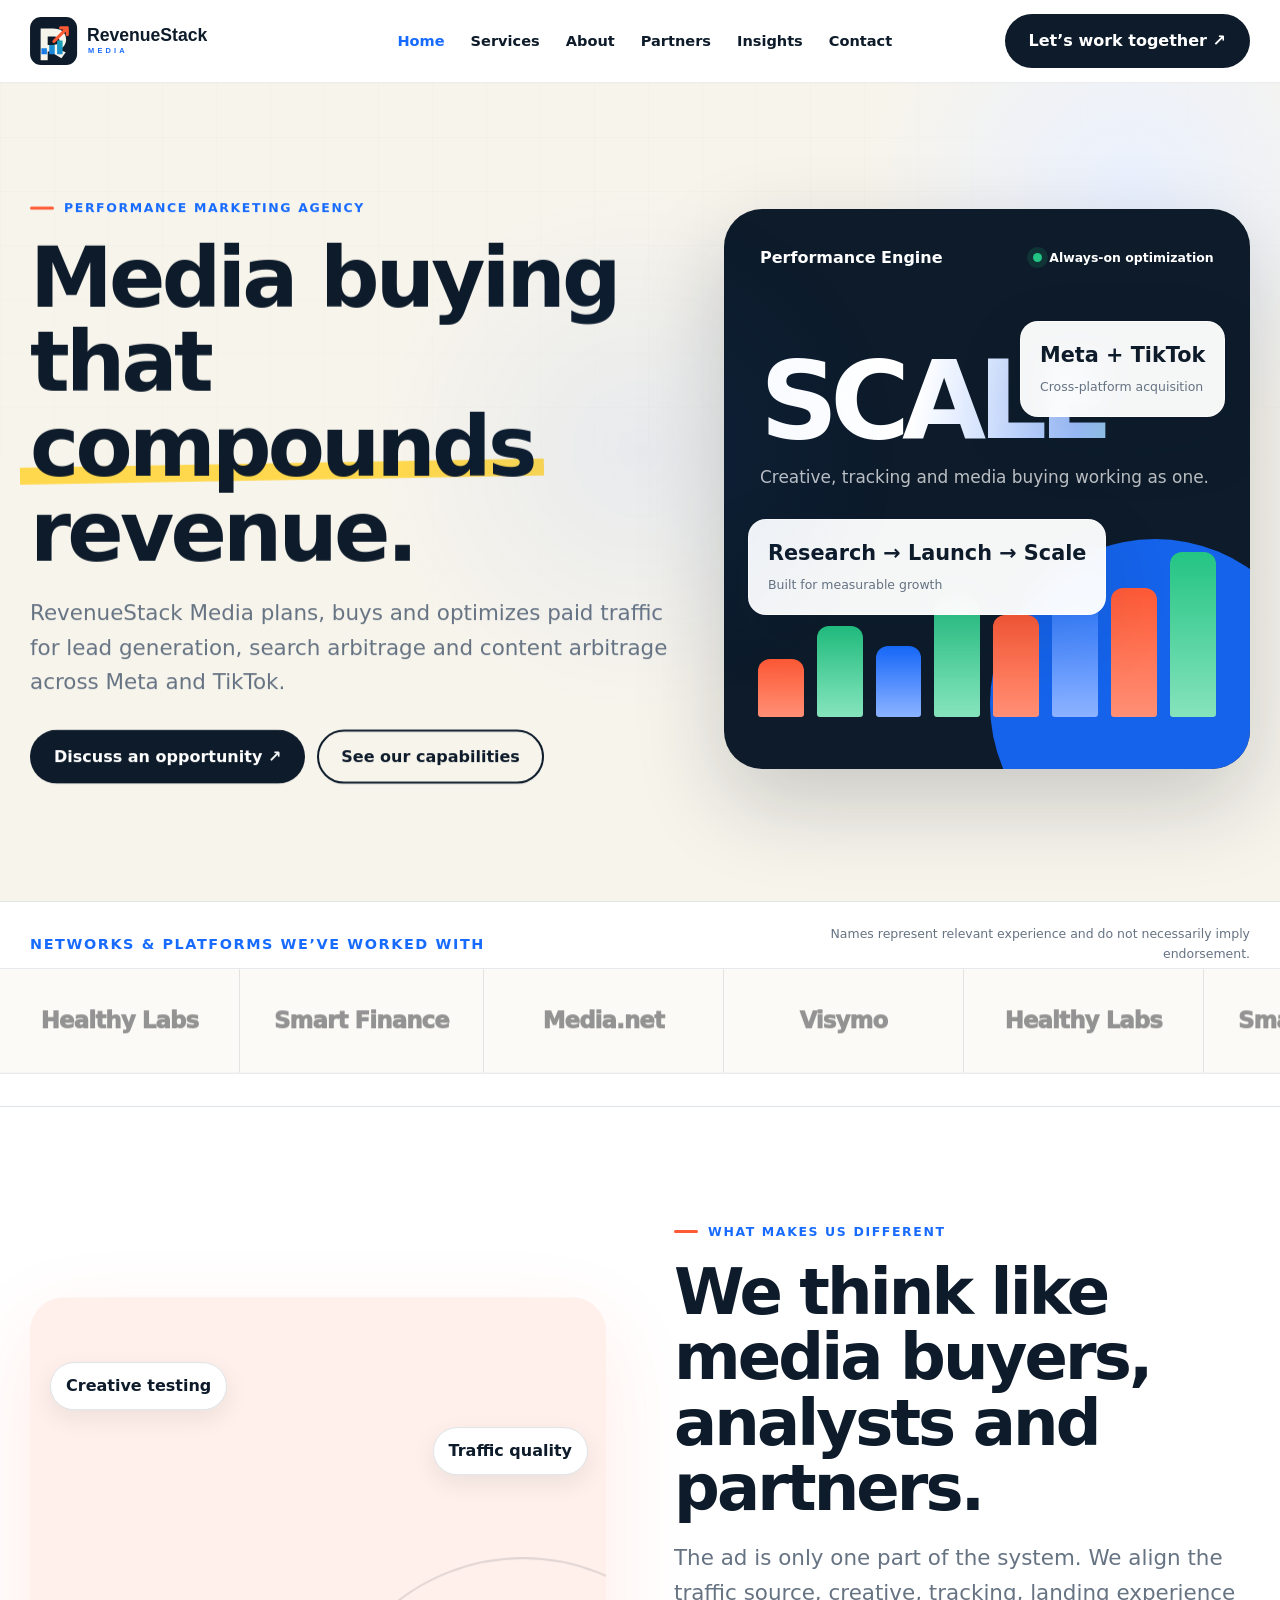
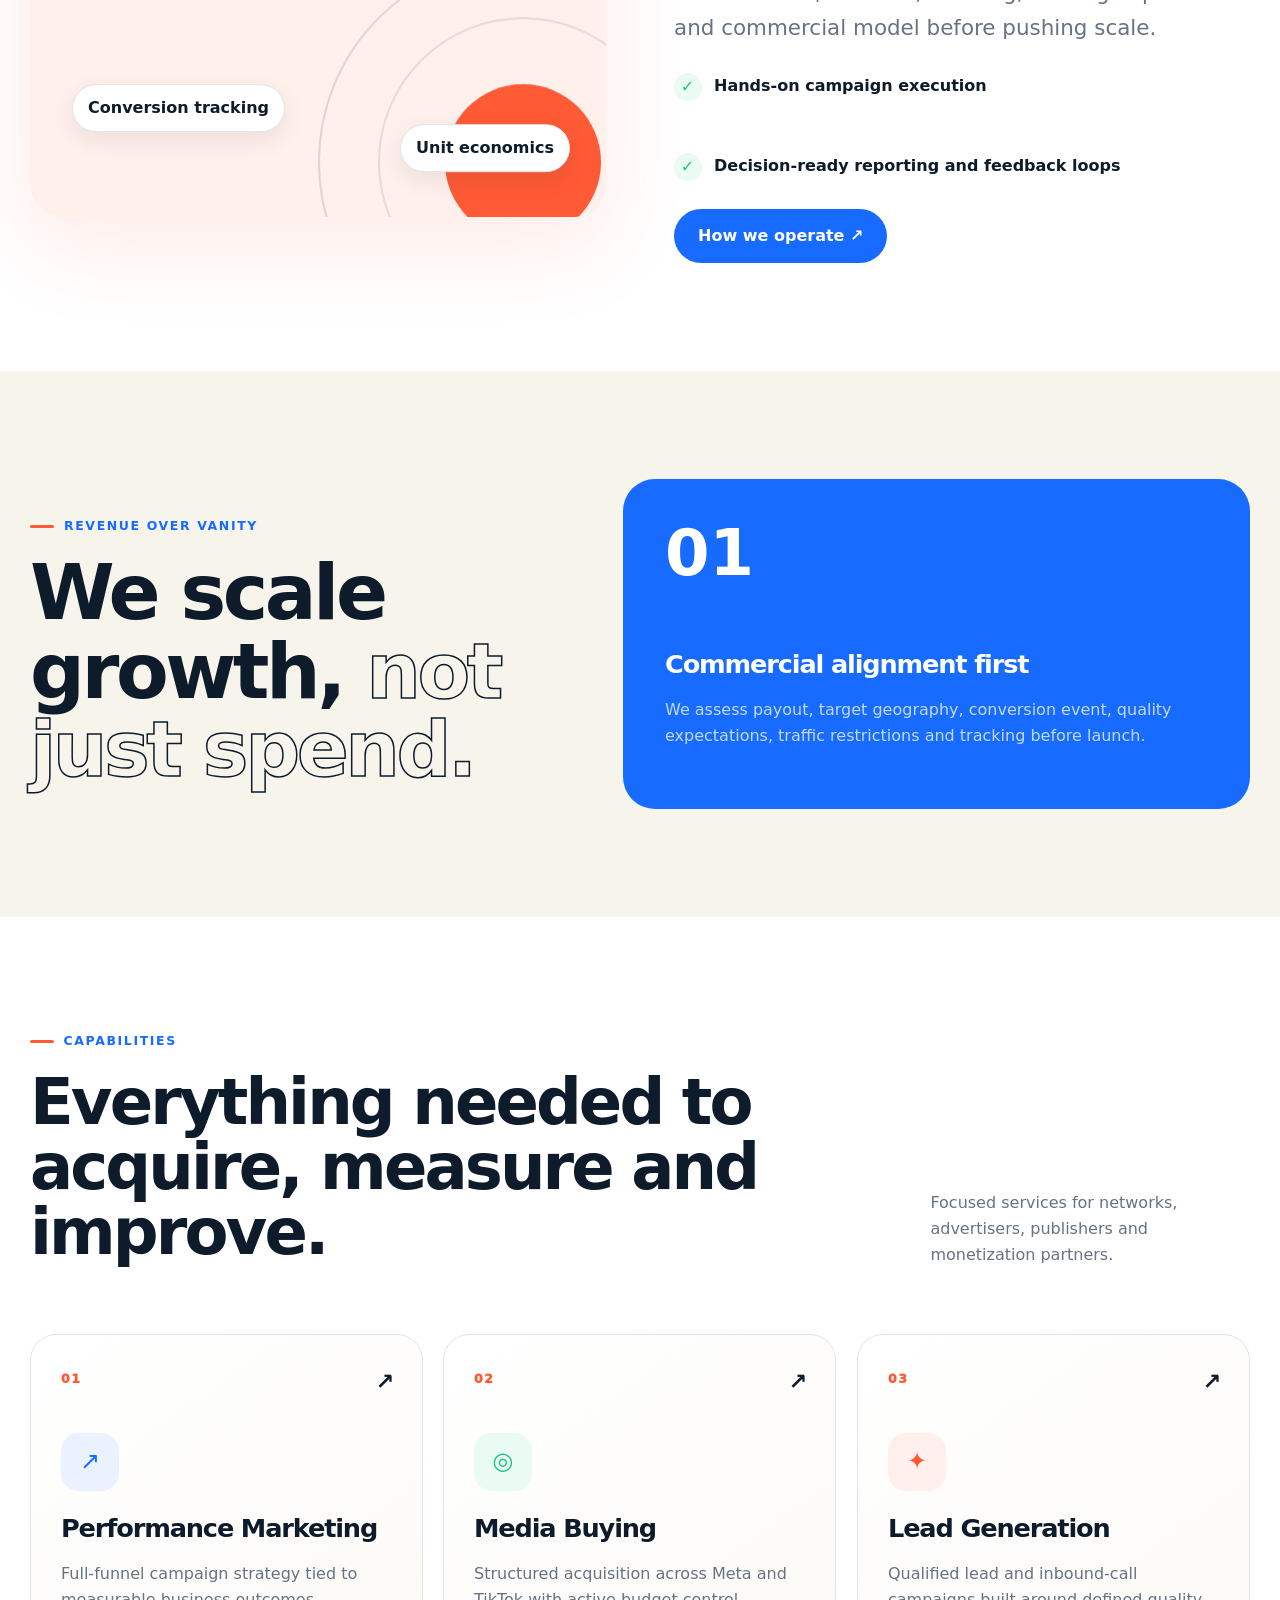
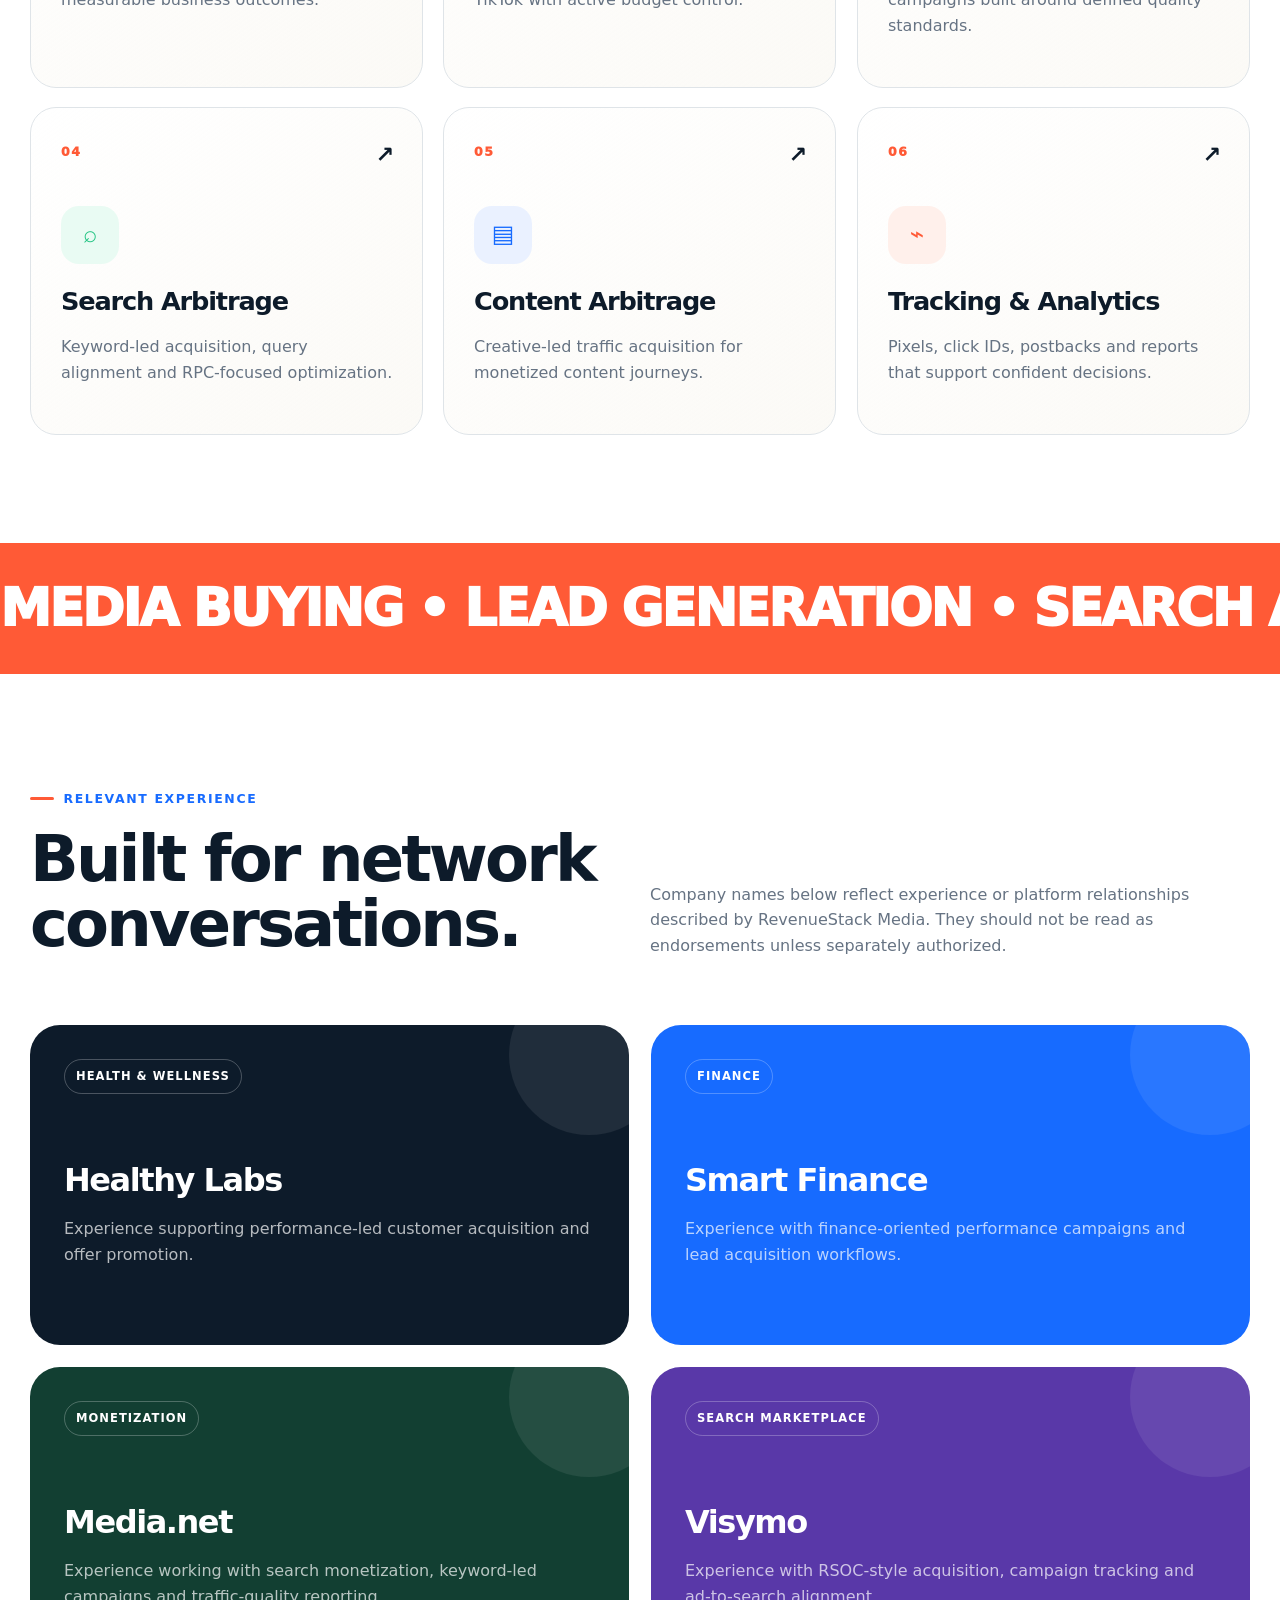
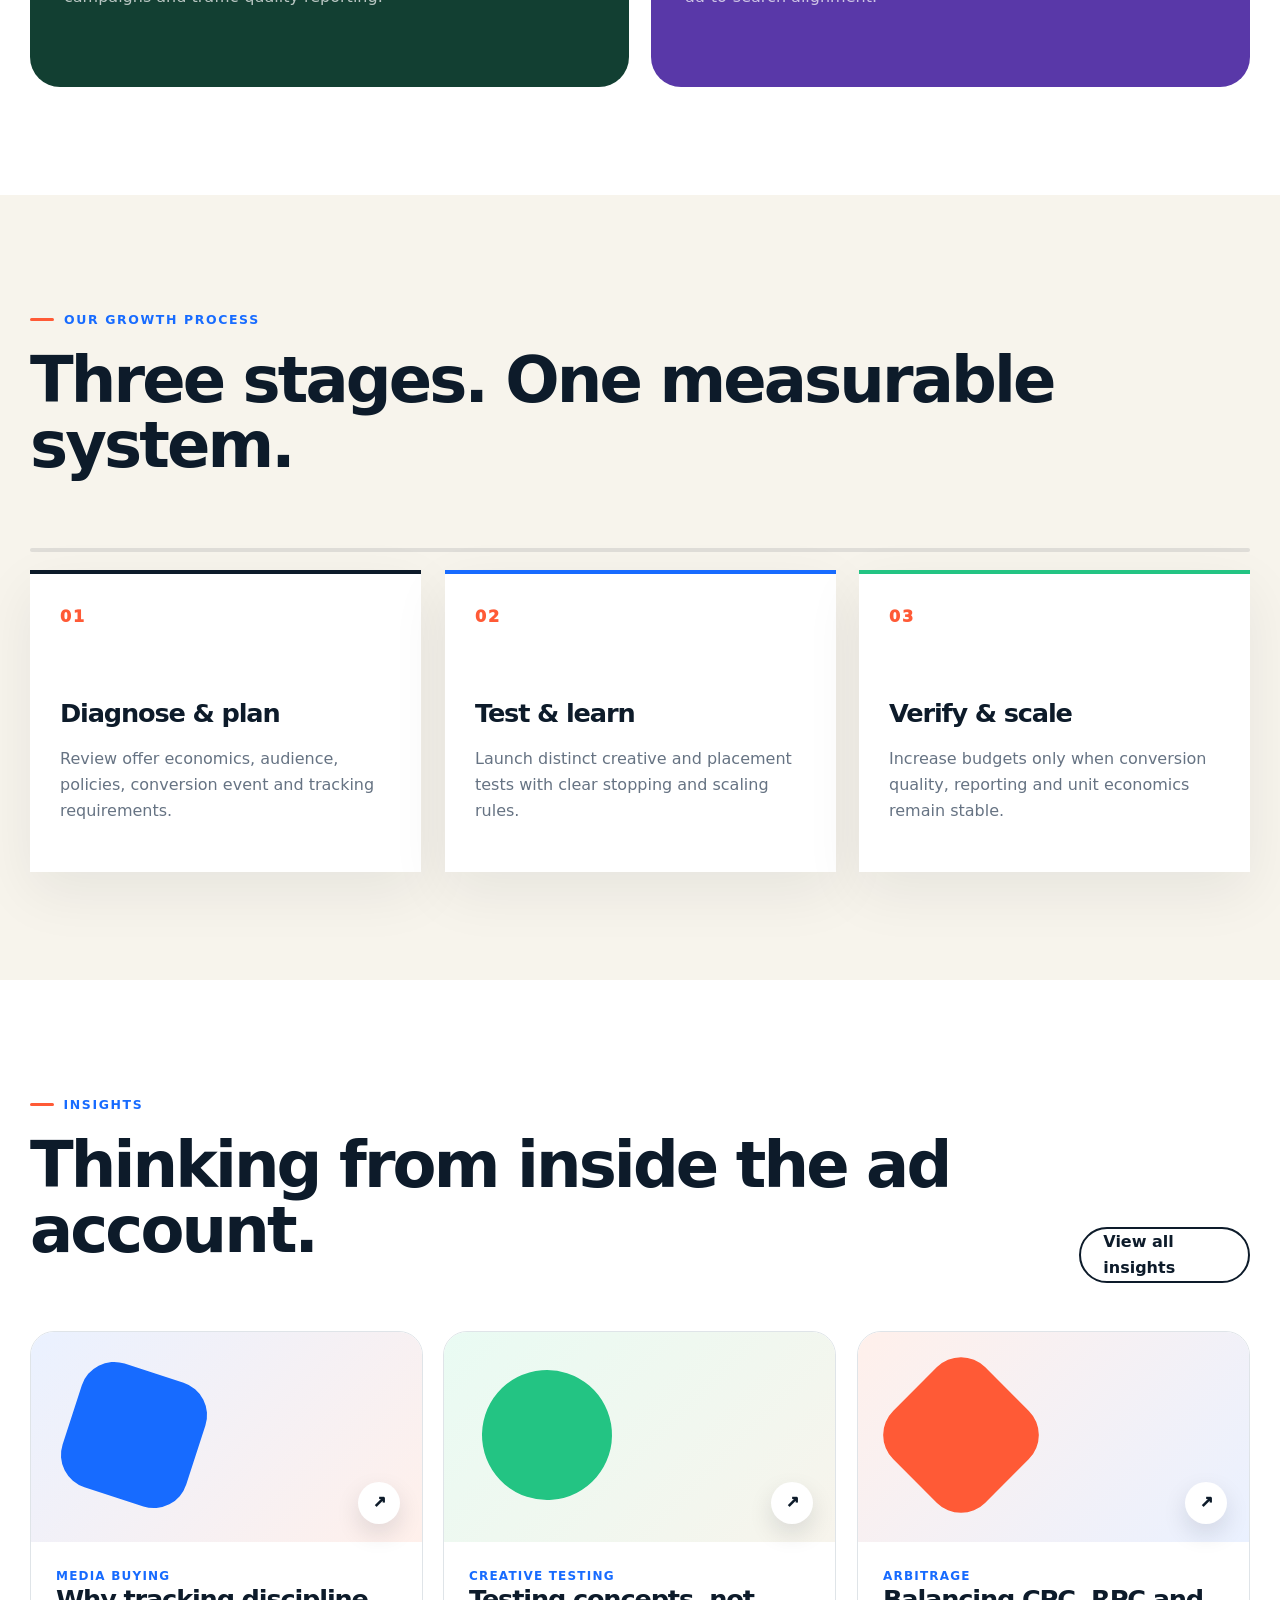
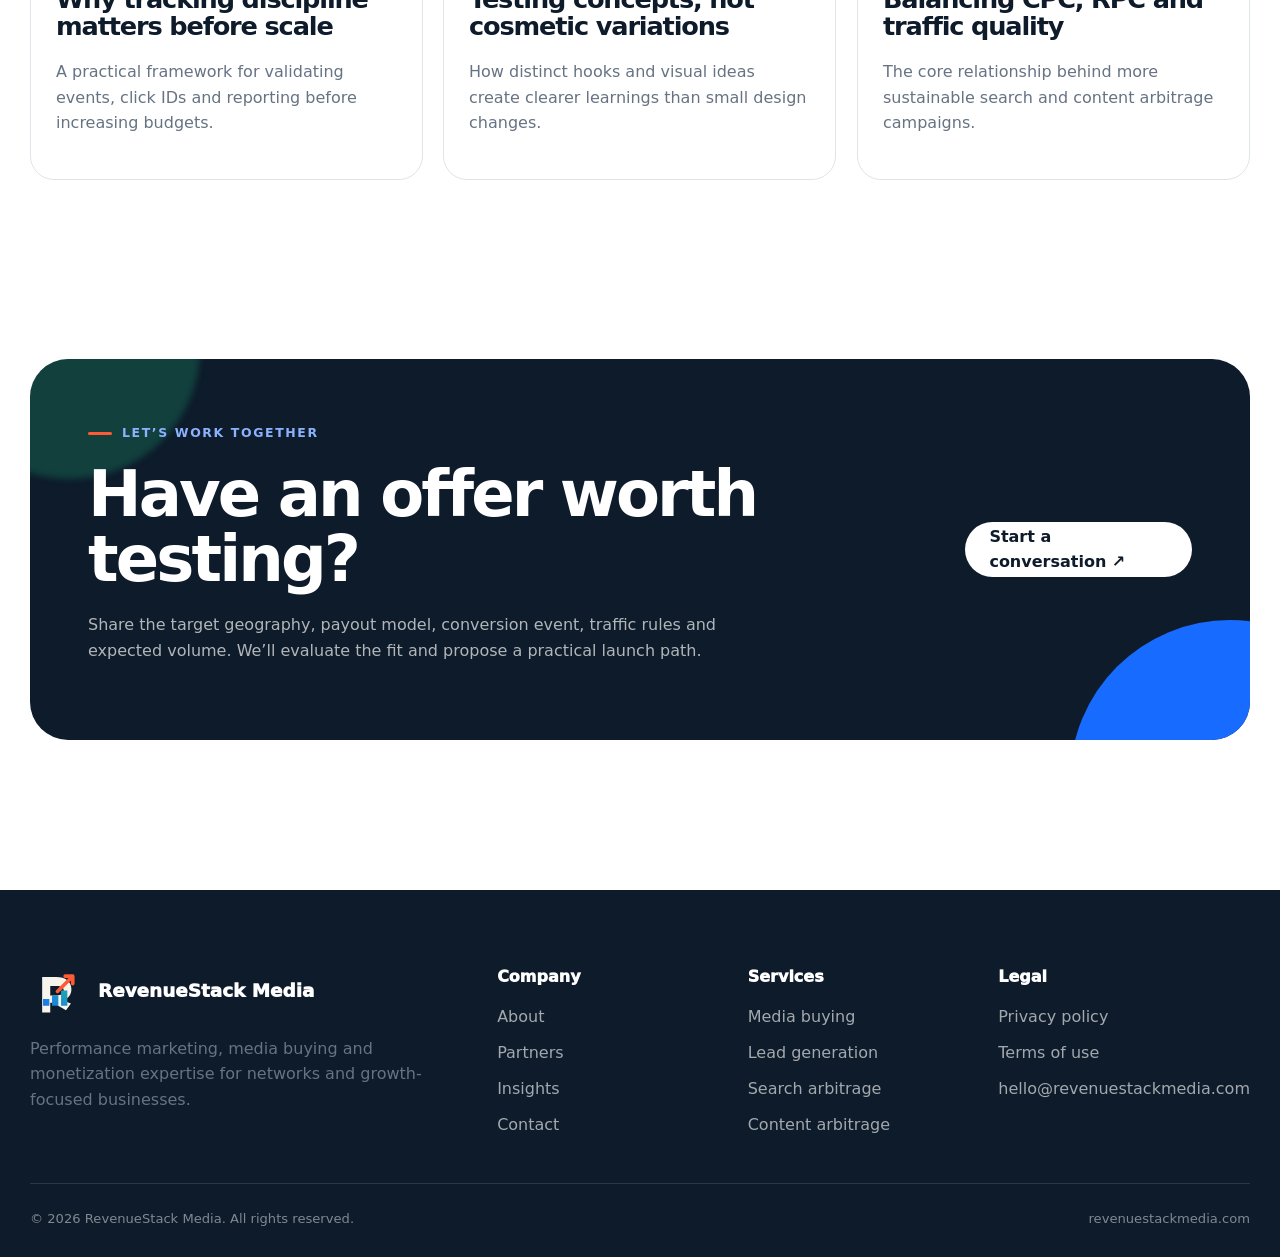
==== commit 6b10fb36: "Add files via upload Add premium parallax UI and micro-interactions" ====
--- a/index.html
+++ b/index.html
@@ -12,7 +12,7 @@
 <link rel="icon" href="assets/favicon.svg" type="image/svg+xml">
 <link rel="stylesheet" href="assets/css/styles.css">
 </head>
-<body>
+<body data-page="index">
 
 <header class="site-header">
   <div class="container nav">
@@ -29,7 +29,7 @@
 <main>
 <section class="hero">
   <div class="container hero-grid">
-    <div>
+    <div class="hero-copy" data-parallax="0.035">
       <span class="kicker">Performance marketing agency</span>
       <h1>Media buying that <span class="highlight">compounds</span> revenue.</h1>
       <p class="lead">RevenueStack Media plans, buys and optimizes paid traffic for lead generation, search arbitrage and content arbitrage across Meta and TikTok.</p>
@@ -38,38 +38,51 @@
         <a class="btn btn-outline" href="services.html">See our capabilities</a>
       </div>
     </div>
-    <div class="hero-art">
-      <div class="dash-top">
-        <strong>Campaign control room</strong>
-        <span class="live-dot">Live optimization</span>
-      </div>
-      <div class="metric-big">+37%</div>
-      <div class="metric-label">Example performance visualization — not a client claim</div>
-      <div class="chart">
+    <div class="hero-art" data-parallax="-0.025" aria-label="Performance marketing dashboard illustration">
+      <div class="dash-top parallax-layer" data-depth="0.18">
+        <strong>Performance Engine</strong>
+        <span class="live-dot">Always-on optimization</span>
+      </div>
+      <div class="metric-big parallax-layer" data-depth="0.11">SCALE</div>
+      <div class="metric-label parallax-layer" data-depth="0.08">Creative, tracking and media buying working as one.</div>
+      <div class="chart parallax-layer" data-depth="0.06">
         <div class="bar" style="height:35%"></div><div class="bar" style="height:55%"></div><div class="bar" style="height:43%"></div>
         <div class="bar" style="height:72%"></div><div class="bar" style="height:62%"></div><div class="bar" style="height:89%"></div>
         <div class="bar" style="height:78%"></div><div class="bar" style="height:100%"></div>
       </div>
-      <div class="floating-card fc-1"><strong>Meta + TikTok</strong><span>Paid acquisition channels</span></div>
-      <div class="floating-card fc-2"><strong>Track → Test → Scale</strong><span>Our operating rhythm</span></div>
-    </div>
-  </div>
-</section>
-
-<section class="trust">
-  <div class="container trust-grid">
-    <div class="trust-title">Experience across</div>
-    <div class="partner-pill">Healthy Labs</div>
-    <div class="partner-pill">Smart Finance</div>
-    <div class="partner-pill">Media.net</div>
-    <div class="partner-pill">Visymo</div>
+      <div class="floating-card fc-1 parallax-layer" data-depth="0.22"><strong>Meta + TikTok</strong><span>Cross-platform acquisition</span></div>
+      <div class="floating-card fc-2 parallax-layer" data-depth="0.28"><strong>Research → Launch → Scale</strong><span>Built for measurable growth</span></div>
+    </div>
+  </div>
+</section>
+
+<section class="trust partner-runway-section" aria-label="Networks and platforms experience">
+  <div class="container partner-runway-heading">
+    <div class="trust-title">Networks &amp; platforms we’ve worked with</div>
+    <p>Names represent relevant experience and do not necessarily imply endorsement.</p>
+  </div>
+  <div class="partner-runway" data-parallax="0.018">
+    <div class="partner-runway-track">
+      <div class="partner-group" aria-hidden="false">
+        <span class="partner-wordmark healthy">Healthy Labs</span>
+        <span class="partner-wordmark finance">Smart Finance</span>
+        <span class="partner-wordmark medianet">Media.net</span>
+        <span class="partner-wordmark visymo">Visymo</span>
+      </div>
+      <div class="partner-group" aria-hidden="true">
+        <span class="partner-wordmark healthy">Healthy Labs</span>
+        <span class="partner-wordmark finance">Smart Finance</span>
+        <span class="partner-wordmark medianet">Media.net</span>
+        <span class="partner-wordmark visymo">Visymo</span>
+      </div>
+    </div>
   </div>
 </section>
 
 <section class="section">
   <div class="container split">
-    <div class="impact-panel">
-      <div class="impact-orbit"></div>
+    <div class="impact-panel" data-parallax="0.025">
+      <div class="impact-orbit parallax-layer" data-depth="0.16"></div>
       <span class="orbit-label ol-1">Creative testing</span>
       <span class="orbit-label ol-2">Traffic quality</span>
       <span class="orbit-label ol-3">Conversion tracking</span>
@@ -144,10 +157,11 @@
     <div class="section-head">
       <div><span class="kicker">Our growth process</span><h2>Three stages. One measurable system.</h2></div>
     </div>
-    <div class="process-grid">
+    <div class="process-shell"><div class="process-line"><span></span></div><div class="process-grid">
       <div class="process-card"><h3>Diagnose & plan</h3><p>Review offer economics, audience, policies, conversion event and tracking requirements.</p></div>
       <div class="process-card"><h3>Test & learn</h3><p>Launch distinct creative and placement tests with clear stopping and scaling rules.</p></div>
       <div class="process-card"><h3>Verify & scale</h3><p>Increase budgets only when conversion quality, reporting and unit economics remain stable.</p></div>
+    </div>
     </div>
   </div>
 </section>
--- a/assets/css/styles.css
+++ b/assets/css/styles.css
@@ -296,3 +296,157 @@
   .impact-panel{min-height:440px}
   .impact-orbit{width:330px;height:330px}
 }
+
+
+/* =============================================
+   PREMIUM PARALLAX & MICRO-INTERACTION LAYER
+   Vanilla CSS/JS, no scroll-jacking, mobile-safe
+   ============================================= */
+:root{
+  --scroll-progress:0%;
+  --pointer-x:50vw;
+  --pointer-y:50vh;
+}
+body{overflow-x:hidden}
+body::before{
+  content:"";position:fixed;inset:0;pointer-events:none;z-index:9998;
+  background:radial-gradient(420px circle at var(--pointer-x) var(--pointer-y),rgba(23,107,255,.065),transparent 62%);
+  opacity:0;transition:opacity .3s ease
+}
+@media (hover:hover) and (pointer:fine){body.has-pointer::before{opacity:1}}
+.scroll-progress{
+  position:fixed;z-index:10000;left:0;top:0;width:var(--scroll-progress);height:3px;
+  background:linear-gradient(90deg,var(--orange),var(--blue),var(--green));
+  box-shadow:0 2px 12px rgba(23,107,255,.32);pointer-events:none
+}
+.site-header{transition:box-shadow .3s ease,background .3s ease,transform .3s ease}
+.site-header.is-scrolled{background:rgba(255,255,255,.96);box-shadow:0 10px 36px rgba(13,27,42,.08)}
+.site-header.is-scrolled .nav{height:70px}
+.nav{transition:height .3s ease}
+.brand img{transition:transform .35s cubic-bezier(.2,.8,.2,1)}
+.brand:hover img{transform:translateY(-2px) scale(1.015)}
+
+.hero{isolation:isolate;min-height:calc(100vh - 82px);display:flex;align-items:center}
+.hero::after{
+  content:"";position:absolute;inset:0;z-index:-1;pointer-events:none;opacity:.34;
+  background-image:linear-gradient(rgba(13,27,42,.045) 1px,transparent 1px),linear-gradient(90deg,rgba(13,27,42,.045) 1px,transparent 1px);
+  background-size:54px 54px;mask-image:linear-gradient(to bottom,black,transparent 90%)
+}
+.hero-copy{position:relative;z-index:3;will-change:transform}
+.hero-copy .kicker,.hero-copy h1,.hero-copy .lead,.hero-copy .actions{opacity:0;transform:translateY(28px);animation:heroReveal .85s cubic-bezier(.2,.75,.2,1) forwards}
+.hero-copy h1{animation-delay:.09s}.hero-copy .lead{animation-delay:.18s}.hero-copy .actions{animation-delay:.27s}
+@keyframes heroReveal{to{opacity:1;transform:translateY(0)}}
+.highlight::after{transform-origin:left center;animation:highlightSweep .9s .72s cubic-bezier(.2,.8,.2,1) both}
+@keyframes highlightSweep{from{transform:scaleX(0) rotate(-1deg)}to{transform:scaleX(1) rotate(-1deg)}}
+
+.hero-art{
+  --hero-rx:0deg;--hero-ry:0deg;--hero-lift:0px;
+  transform:perspective(1400px) translate3d(0,var(--hero-lift),0) rotateX(var(--hero-rx)) rotateY(var(--hero-ry));
+  transform-style:preserve-3d;will-change:transform;transition:box-shadow .35s ease;
+  box-shadow:0 34px 90px rgba(13,27,42,.2)
+}
+.hero-art:hover{box-shadow:0 46px 110px rgba(13,27,42,.26)}
+.hero-art::before{
+  content:"";position:absolute;inset:-30%;z-index:1;pointer-events:none;
+  background:linear-gradient(115deg,transparent 35%,rgba(255,255,255,.07) 48%,transparent 61%);
+  transform:translateX(-70%) rotate(8deg);animation:dashboardSheen 8s ease-in-out infinite
+}
+@keyframes dashboardSheen{0%,58%{transform:translateX(-70%) rotate(8deg)}82%,100%{transform:translateX(70%) rotate(8deg)}}
+.parallax-layer{--depth-x:0px;--depth-y:0px;transform:translate3d(var(--depth-x),var(--depth-y),0);will-change:transform}
+.metric-big{font-size:clamp(4.8rem,8.5vw,7rem);letter-spacing:-.075em;background:linear-gradient(100deg,#fff 35%,#9fc0ff 70%,#6ee0b2);-webkit-background-clip:text;background-clip:text;color:transparent}
+.metric-label{font-size:1.06rem;max-width:500px;color:rgba(255,255,255,.72)}
+.chart .bar{transform:scaleY(.06);transform-origin:bottom;opacity:.3;transition:transform .9s cubic-bezier(.22,.8,.2,1),opacity .5s ease}
+.hero-art.in-view .chart .bar{transform:scaleY(1);opacity:1}
+.hero-art.in-view .chart .bar:nth-child(1){transition-delay:.05s}.hero-art.in-view .chart .bar:nth-child(2){transition-delay:.1s}.hero-art.in-view .chart .bar:nth-child(3){transition-delay:.15s}.hero-art.in-view .chart .bar:nth-child(4){transition-delay:.2s}.hero-art.in-view .chart .bar:nth-child(5){transition-delay:.25s}.hero-art.in-view .chart .bar:nth-child(6){transition-delay:.3s}.hero-art.in-view .chart .bar:nth-child(7){transition-delay:.35s}.hero-art.in-view .chart .bar:nth-child(8){transition-delay:.4s}
+.fc-1{right:24px;top:112px}.fc-2{left:24px;bottom:154px}
+.floating-card{backdrop-filter:blur(14px);background:rgba(255,255,255,.96);border:1px solid rgba(255,255,255,.7)}
+
+/* Reveal system */
+.js .reveal{opacity:0;transform:translateY(42px);transition:opacity .8s cubic-bezier(.2,.75,.2,1),transform .8s cubic-bezier(.2,.75,.2,1);transition-delay:var(--reveal-delay,0ms)}
+.js .reveal.reveal-left{transform:translateX(-48px)}
+.js .reveal.reveal-right{transform:translateX(48px)}
+.js .reveal.in-view{opacity:1;transform:translate3d(0,0,0)}
+
+/* Partner runway */
+.partner-runway-section{padding:0 0 22px;background:white;overflow:hidden}
+.partner-runway-heading{display:flex;align-items:center;justify-content:space-between;gap:30px;padding-top:22px;padding-bottom:14px}
+.partner-runway-heading .trust-title{min-height:auto;padding:0;border:0}
+.partner-runway-heading p{font-size:.78rem;margin:0;max-width:500px;text-align:right}
+.partner-runway{overflow:hidden;border-block:1px solid var(--line);background:rgba(247,244,236,.45)}
+.partner-runway-track{display:flex;width:max-content;animation:partnerRunway 26s linear infinite;will-change:transform}
+.partner-runway:hover .partner-runway-track{animation-play-state:paused}
+.partner-group{display:flex;align-items:center}
+.partner-wordmark{
+  min-width:240px;height:104px;padding:0 34px;display:flex;align-items:center;justify-content:center;
+  border-right:1px solid var(--line);font-weight:950;font-size:1.42rem;letter-spacing:-.035em;color:#8b949e;
+  filter:grayscale(1);transition:color .3s ease,filter .3s ease,transform .3s ease,background .3s ease
+}
+.partner-wordmark:hover{filter:grayscale(0);transform:scale(1.035);background:white}
+.partner-wordmark.healthy:hover{color:#25a66f}.partner-wordmark.finance:hover{color:#315ed8}.partner-wordmark.medianet:hover{color:#e3362c}.partner-wordmark.visymo:hover{color:#5a38b5}
+@keyframes partnerRunway{to{transform:translateX(-50%)}}
+
+/* Depth and card polish */
+.impact-panel,.statement-box,.service-card,.case,.process-card,.insight-card,.cta,.contact-card,.form-card{will-change:transform}
+.impact-panel{box-shadow:0 30px 85px rgba(255,90,54,.12)}
+.orbit-label{transition:transform .35s ease,box-shadow .35s ease}
+.impact-panel:hover .orbit-label{box-shadow:0 14px 34px rgba(13,27,42,.13)}
+.impact-panel:hover .ol-1{transform:translate(-6px,-5px)}.impact-panel:hover .ol-2{transform:translate(7px,-4px)}.impact-panel:hover .ol-3{transform:translate(-5px,7px)}.impact-panel:hover .ol-4{transform:translate(7px,6px)}
+.service-card{background:linear-gradient(145deg,#fff,rgba(247,244,236,.48));transform-style:preserve-3d}
+.service-card::before{
+  content:"";position:absolute;inset:0;border-radius:inherit;opacity:0;pointer-events:none;
+  background:radial-gradient(240px circle at var(--card-x,50%) var(--card-y,50%),rgba(23,107,255,.12),transparent 68%);transition:opacity .25s ease
+}
+.service-card:hover::before{opacity:1}
+.service-card > *{position:relative;z-index:1}
+.case{transition:transform .45s cubic-bezier(.2,.75,.2,1),box-shadow .45s ease}
+.case:hover{transform:translateY(-8px) scale(1.008);box-shadow:0 30px 70px rgba(13,27,42,.19)}
+.insight-card{transition:transform .4s ease,box-shadow .4s ease}
+.insight-card:hover{transform:translateY(-8px);box-shadow:0 28px 65px rgba(13,27,42,.12)}
+.insight-visual::after{content:"↗";position:absolute;right:22px;bottom:18px;width:42px;height:42px;border-radius:50%;background:white;display:grid;place-items:center;font-weight:950;box-shadow:0 10px 24px rgba(13,27,42,.12);transition:transform .3s ease}
+.insight-card:hover .insight-visual::after{transform:rotate(45deg)}
+
+/* Process scroll progress */
+.process-shell{position:relative}
+.process-line{position:absolute;left:0;right:0;top:2px;height:4px;background:rgba(13,27,42,.1);overflow:hidden;border-radius:99px}
+.process-line span{display:block;width:var(--process-progress,0%);height:100%;background:linear-gradient(90deg,var(--orange),var(--blue),var(--green));transition:width .12s linear}
+.process-grid{position:relative;padding-top:24px}
+.process-card{transition:transform .45s ease,background .45s ease,box-shadow .45s ease}
+.process-card.in-view{background:#fff;box-shadow:0 20px 55px rgba(13,27,42,.07)}
+
+/* Magnetic-looking buttons without positional hijacking */
+.btn{position:relative;overflow:hidden;isolation:isolate}
+.btn::after{content:"";position:absolute;inset:0;z-index:-1;background:rgba(255,255,255,.15);transform:translateX(-105%) skewX(-16deg);transition:transform .5s cubic-bezier(.2,.8,.2,1)}
+.btn:hover::after{transform:translateX(105%) skewX(-16deg)}
+
+/* Services page sticky storytelling */
+body[data-page="services"] .section .split>div:first-child{position:sticky;top:110px;align-self:start}
+body[data-page="services"] .section:nth-of-type(even) .split>div:first-child{position:relative;top:auto}
+
+/* CTA animated ambient light */
+.cta::before{content:"";position:absolute;width:260px;height:260px;border-radius:50%;background:rgba(35,196,131,.22);left:-90px;top:-140px;filter:blur(3px);animation:ctaFloat 7s ease-in-out infinite alternate}
+@keyframes ctaFloat{to{transform:translate(70px,50px) scale(1.18)}}
+
+@media(max-width:980px){
+  .hero{min-height:auto}
+  body[data-page="services"] .section .split>div:first-child{position:static}
+  .partner-runway-heading{align-items:flex-start;flex-direction:column}.partner-runway-heading p{text-align:left}
+  .fc-2{bottom:122px}
+}
+@media(max-width:640px){
+  body::before{display:none}
+  .scroll-progress{height:2px}
+  .hero-art{transform:none!important}
+  .parallax-layer,.hero-copy,[data-parallax]{transform:none!important}
+  .metric-big{font-size:4.25rem}
+  .metric-label{font-size:.92rem;max-width:310px}
+  .fc-1{right:14px;top:92px}.fc-2{left:14px;bottom:116px;max-width:calc(100% - 28px)}
+  .floating-card{padding:13px 15px}.floating-card strong{font-size:1.08rem}.floating-card span{font-size:.7rem}
+  .partner-wordmark{min-width:190px;height:88px;font-size:1.16rem}
+  .partner-runway-track{animation-duration:22s}
+}
+@media(prefers-reduced-motion:reduce){
+  html{scroll-behavior:auto}
+  *,*::before,*::after{animation-duration:.001ms!important;animation-iteration-count:1!important;transition-duration:.001ms!important}
+  .partner-runway-track{animation:none}.parallax-layer,[data-parallax],.hero-art{transform:none!important}
+  .js .reveal{opacity:1!important;transform:none!important}
+}
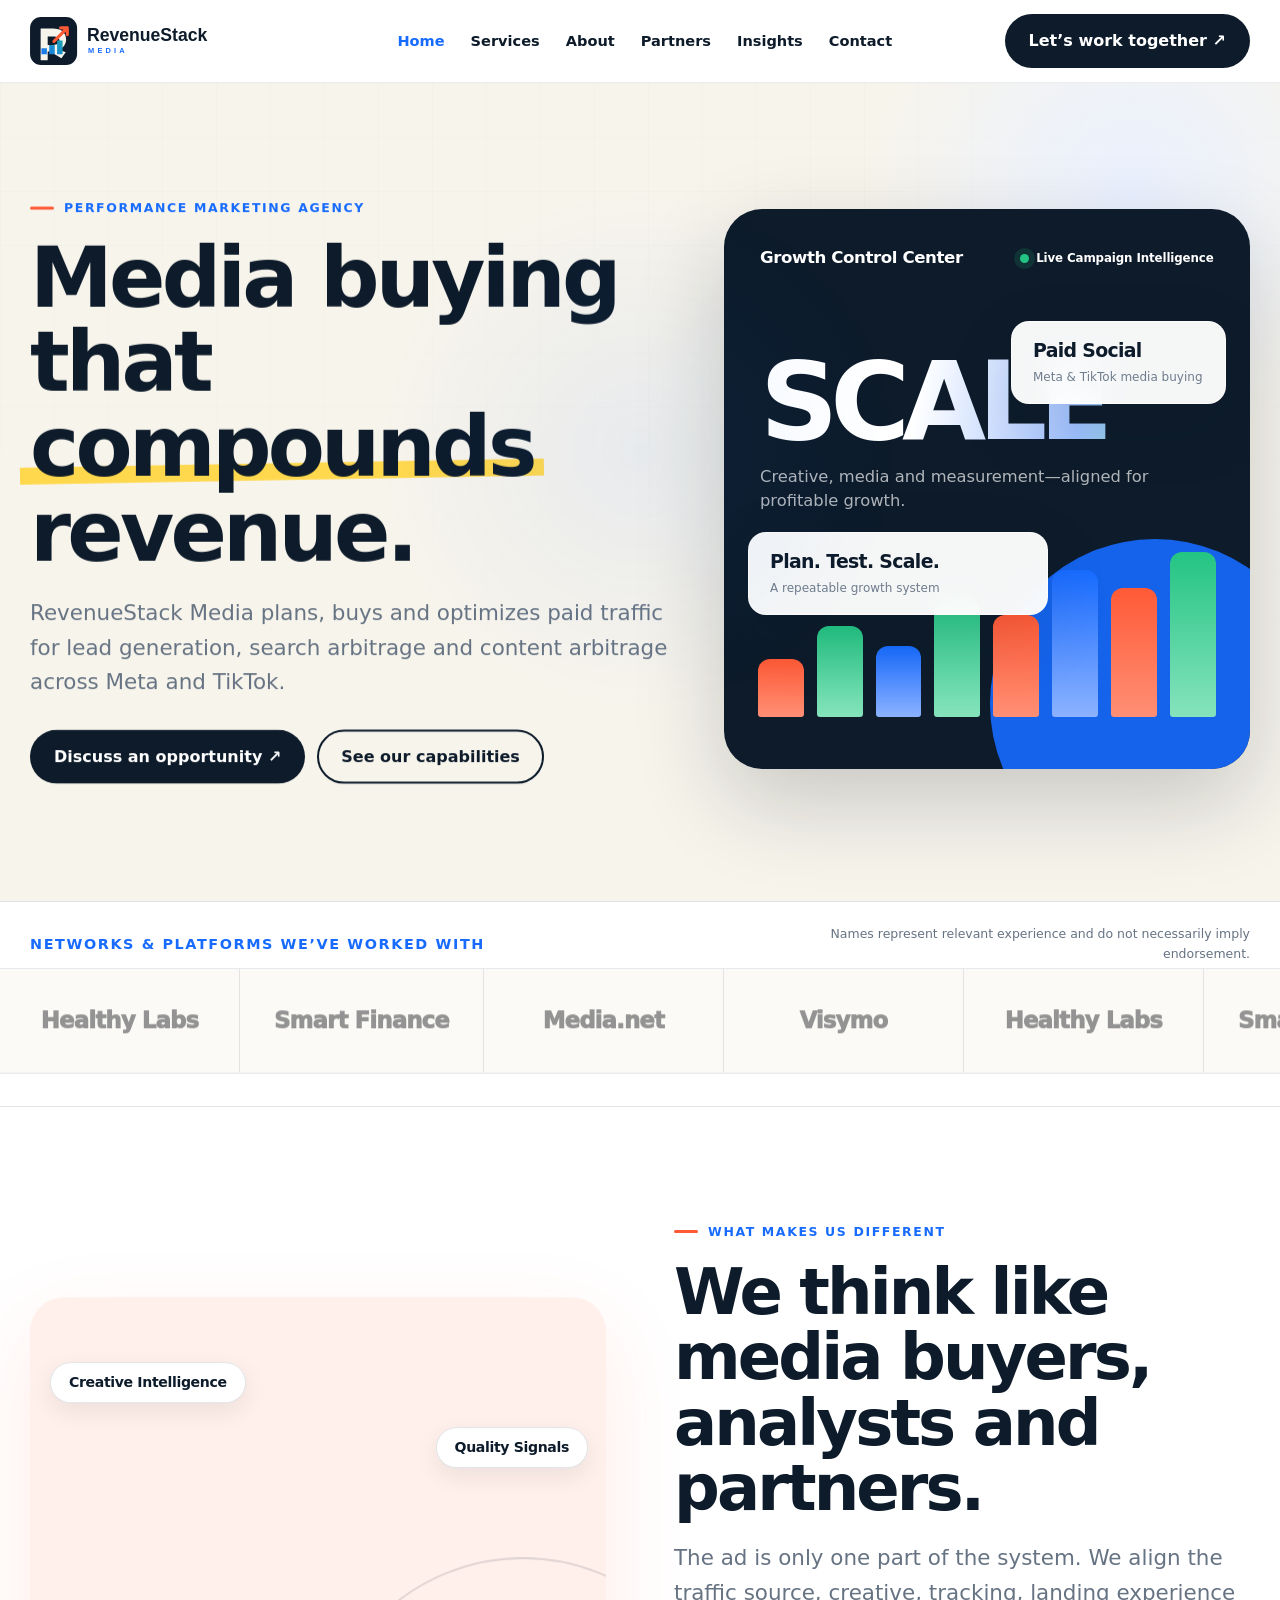
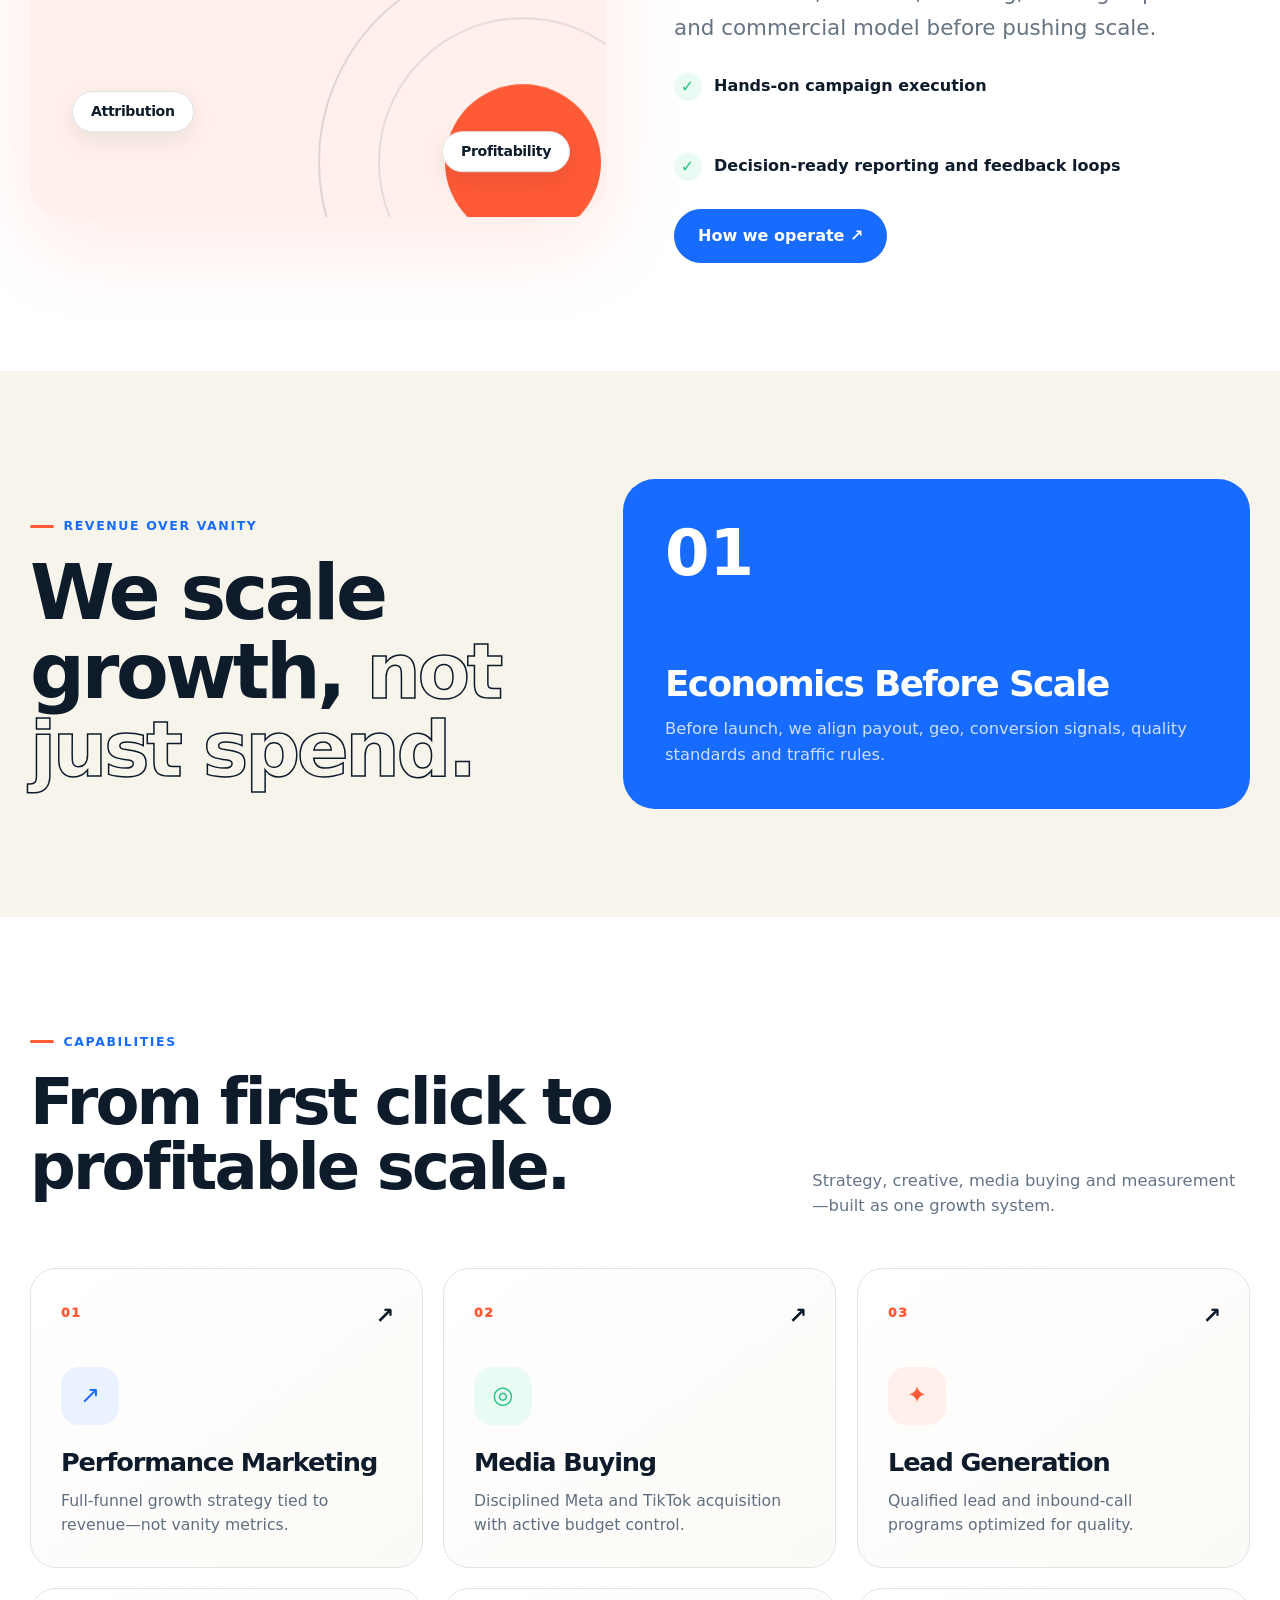
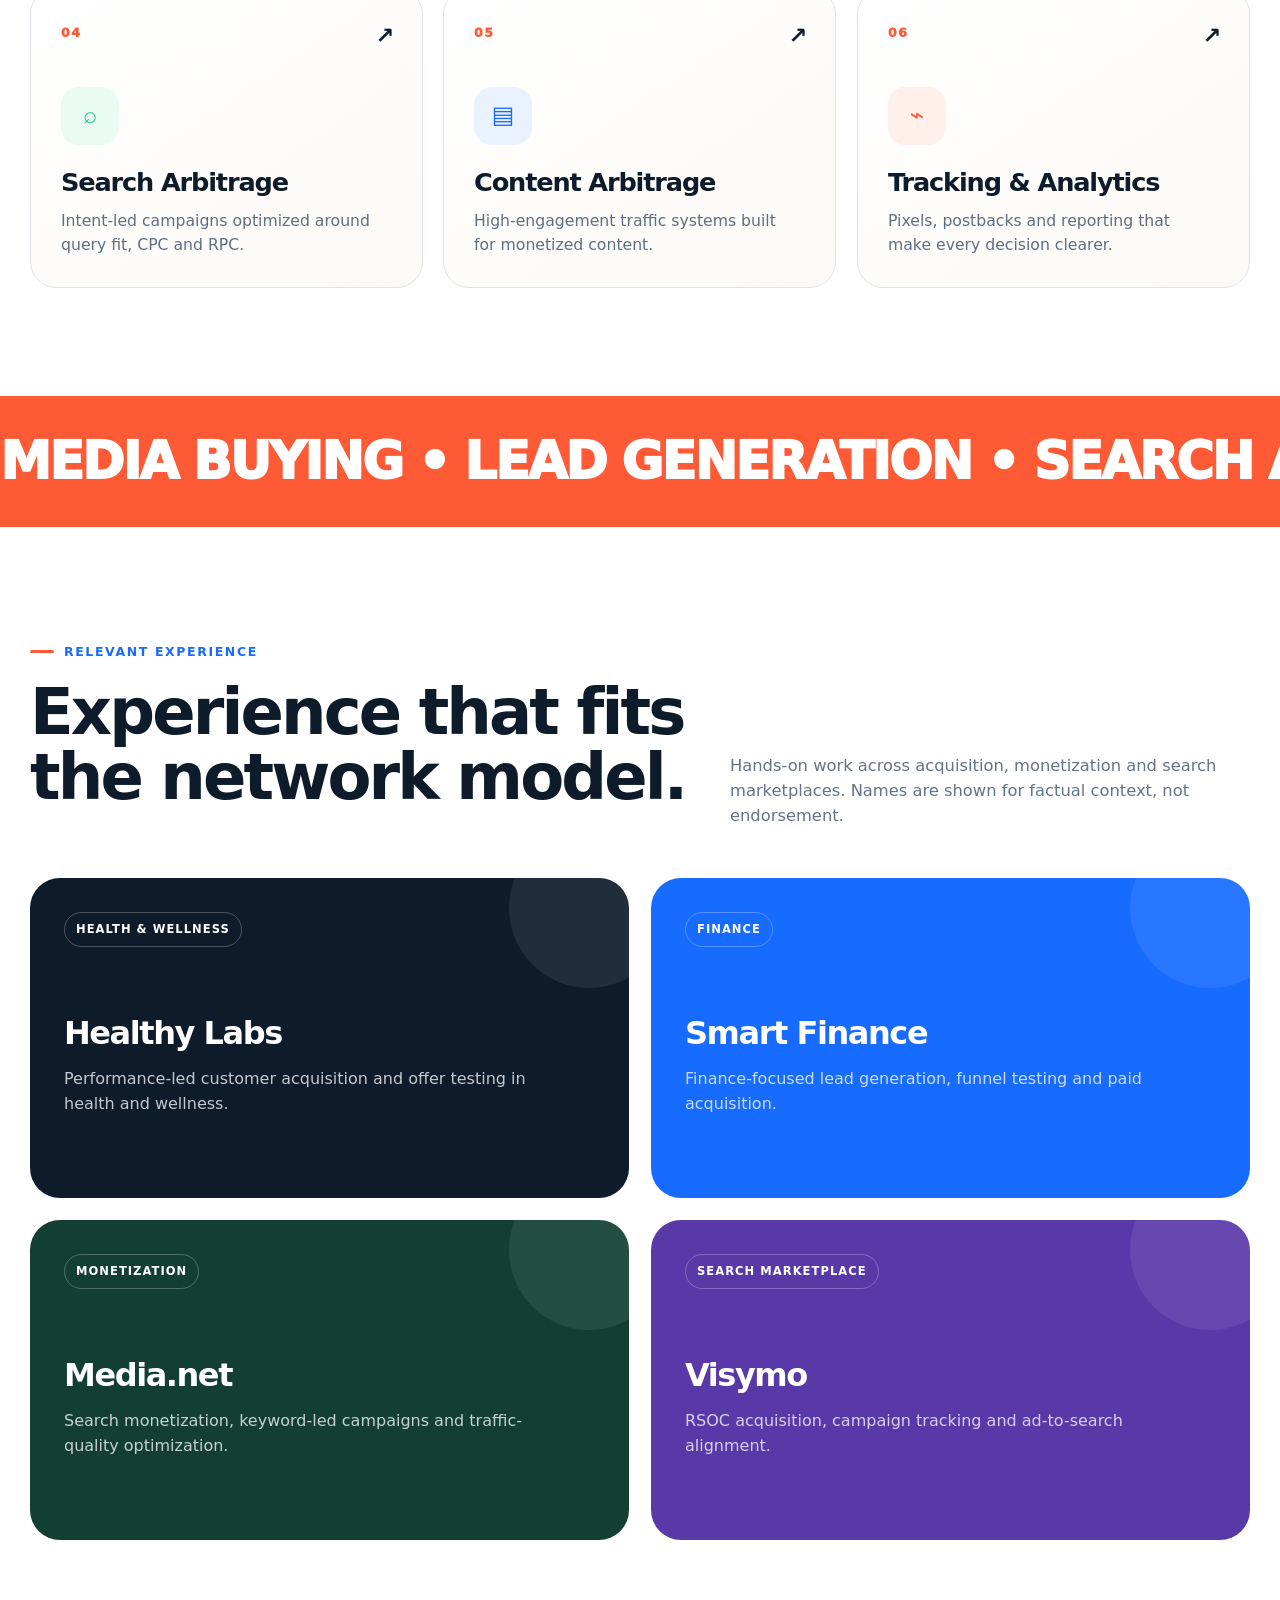
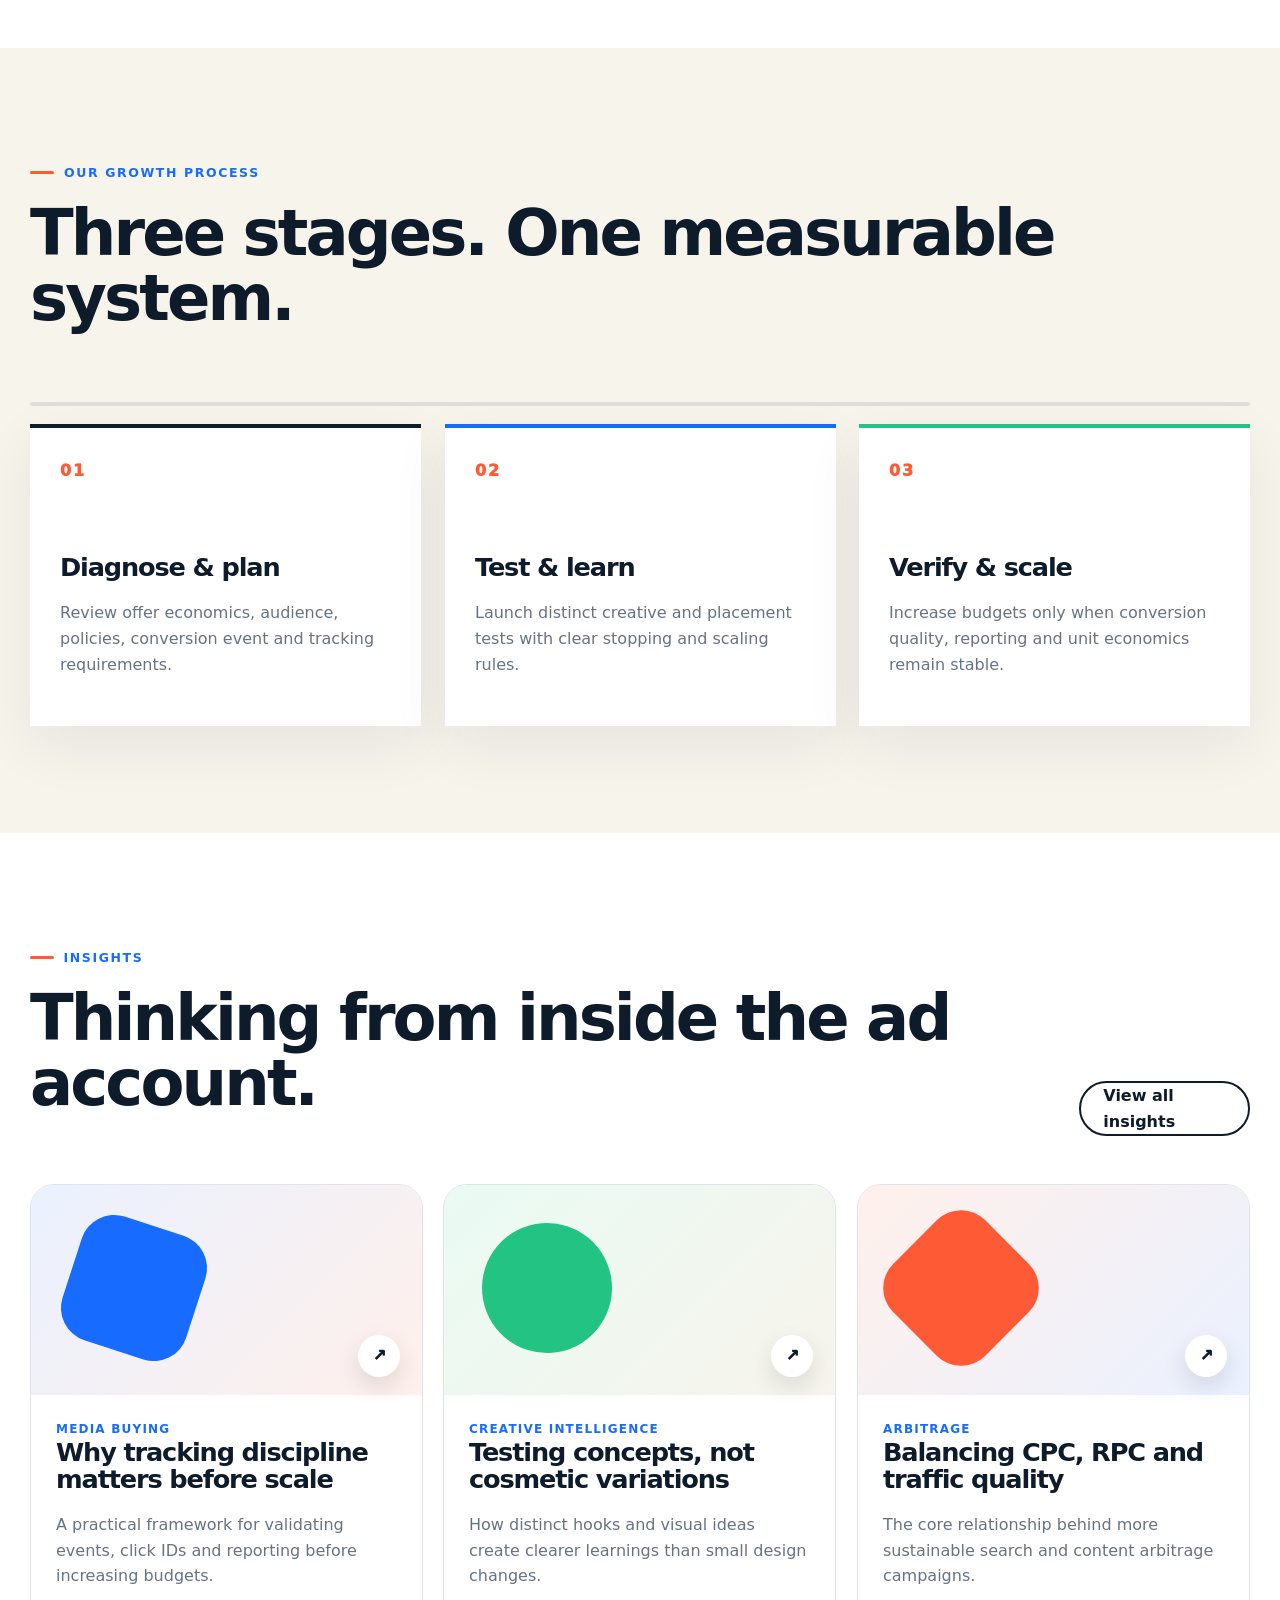
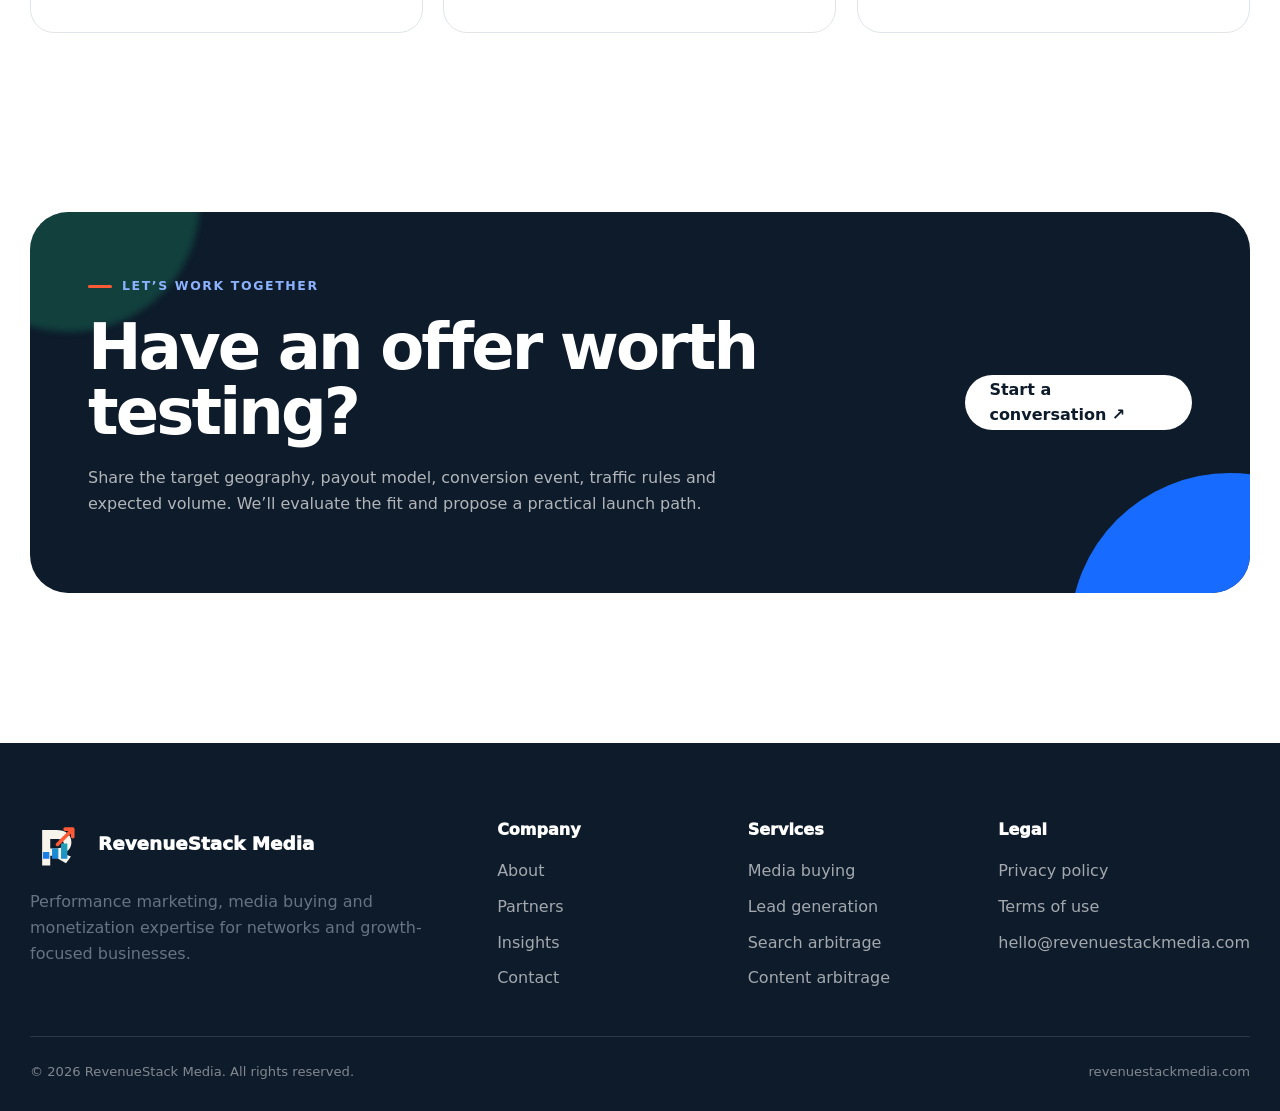
==== commit 87b8e3f2: "Add files via upload Refine website copy and typography" ====
--- a/index.html
+++ b/index.html
@@ -40,18 +40,18 @@
     </div>
     <div class="hero-art" data-parallax="-0.025" aria-label="Performance marketing dashboard illustration">
       <div class="dash-top parallax-layer" data-depth="0.18">
-        <strong>Performance Engine</strong>
-        <span class="live-dot">Always-on optimization</span>
+        <strong>Growth Control Center</strong>
+        <span class="live-dot">Live Campaign Intelligence</span>
       </div>
       <div class="metric-big parallax-layer" data-depth="0.11">SCALE</div>
-      <div class="metric-label parallax-layer" data-depth="0.08">Creative, tracking and media buying working as one.</div>
+      <div class="metric-label parallax-layer" data-depth="0.08">Creative, media and measurement—aligned for profitable growth.</div>
       <div class="chart parallax-layer" data-depth="0.06">
         <div class="bar" style="height:35%"></div><div class="bar" style="height:55%"></div><div class="bar" style="height:43%"></div>
         <div class="bar" style="height:72%"></div><div class="bar" style="height:62%"></div><div class="bar" style="height:89%"></div>
         <div class="bar" style="height:78%"></div><div class="bar" style="height:100%"></div>
       </div>
-      <div class="floating-card fc-1 parallax-layer" data-depth="0.22"><strong>Meta + TikTok</strong><span>Cross-platform acquisition</span></div>
-      <div class="floating-card fc-2 parallax-layer" data-depth="0.28"><strong>Research → Launch → Scale</strong><span>Built for measurable growth</span></div>
+      <div class="floating-card fc-1 parallax-layer" data-depth="0.22"><strong>Paid Social</strong><span>Meta &amp; TikTok media buying</span></div>
+      <div class="floating-card fc-2 parallax-layer" data-depth="0.28"><strong>Plan. Test. Scale.</strong><span>A repeatable growth system</span></div>
     </div>
   </div>
 </section>
@@ -83,10 +83,10 @@
   <div class="container split">
     <div class="impact-panel" data-parallax="0.025">
       <div class="impact-orbit parallax-layer" data-depth="0.16"></div>
-      <span class="orbit-label ol-1">Creative testing</span>
-      <span class="orbit-label ol-2">Traffic quality</span>
-      <span class="orbit-label ol-3">Conversion tracking</span>
-      <span class="orbit-label ol-4">Unit economics</span>
+      <span class="orbit-label ol-1">Creative Intelligence</span>
+      <span class="orbit-label ol-2">Quality Signals</span>
+      <span class="orbit-label ol-3">Attribution</span>
+      <span class="orbit-label ol-4">Profitability</span>
     </div>
     <div>
       <span class="kicker">What makes us different</span>
@@ -111,26 +111,26 @@
     <div class="statement-box">
       <strong>01</strong>
       <div>
-        <h3>Commercial alignment first</h3>
-        <p>We assess payout, target geography, conversion event, quality expectations, traffic restrictions and tracking before launch.</p>
-      </div>
-    </div>
-  </div>
-</section>
-
-<section class="section">
-  <div class="container">
-    <div class="section-head">
-      <div><span class="kicker">Capabilities</span><h2>Everything needed to acquire, measure and improve.</h2></div>
-      <p>Focused services for networks, advertisers, publishers and monetization partners.</p>
+        <h3>Economics Before Scale</h3>
+        <p>Before launch, we align payout, geo, conversion signals, quality standards and traffic rules.</p>
+      </div>
+    </div>
+  </div>
+</section>
+
+<section class="section">
+  <div class="container">
+    <div class="section-head">
+      <div><span class="kicker">Capabilities</span><h2>From first click to profitable scale.</h2></div>
+      <p>Strategy, creative, media buying and measurement—built as one growth system.</p>
     </div>
     <div class="service-grid">
-      <a class="service-card" href="services.html#performance"><span class="num">01</span><div class="service-icon">↗</div><h3>Performance Marketing</h3><p>Full-funnel campaign strategy tied to measurable business outcomes.</p></a>
-      <a class="service-card" href="services.html#media-buying"><span class="num">02</span><div class="service-icon">◎</div><h3>Media Buying</h3><p>Structured acquisition across Meta and TikTok with active budget control.</p></a>
-      <a class="service-card" href="services.html#lead-gen"><span class="num">03</span><div class="service-icon">✦</div><h3>Lead Generation</h3><p>Qualified lead and inbound-call campaigns built around defined quality standards.</p></a>
-      <a class="service-card" href="services.html#search-arb"><span class="num">04</span><div class="service-icon">⌕</div><h3>Search Arbitrage</h3><p>Keyword-led acquisition, query alignment and RPC-focused optimization.</p></a>
-      <a class="service-card" href="services.html#content-arb"><span class="num">05</span><div class="service-icon">▤</div><h3>Content Arbitrage</h3><p>Creative-led traffic acquisition for monetized content journeys.</p></a>
-      <a class="service-card" href="services.html#tracking"><span class="num">06</span><div class="service-icon">⌁</div><h3>Tracking & Analytics</h3><p>Pixels, click IDs, postbacks and reports that support confident decisions.</p></a>
+      <a class="service-card" href="services.html#performance"><span class="num">01</span><div class="service-icon">↗</div><h3>Performance Marketing</h3><p>Full-funnel growth strategy tied to revenue—not vanity metrics.</p></a>
+      <a class="service-card" href="services.html#media-buying"><span class="num">02</span><div class="service-icon">◎</div><h3>Media Buying</h3><p>Disciplined Meta and TikTok acquisition with active budget control.</p></a>
+      <a class="service-card" href="services.html#lead-gen"><span class="num">03</span><div class="service-icon">✦</div><h3>Lead Generation</h3><p>Qualified lead and inbound-call programs optimized for quality.</p></a>
+      <a class="service-card" href="services.html#search-arb"><span class="num">04</span><div class="service-icon">⌕</div><h3>Search Arbitrage</h3><p>Intent-led campaigns optimized around query fit, CPC and RPC.</p></a>
+      <a class="service-card" href="services.html#content-arb"><span class="num">05</span><div class="service-icon">▤</div><h3>Content Arbitrage</h3><p>High-engagement traffic systems built for monetized content.</p></a>
+      <a class="service-card" href="services.html#tracking"><span class="num">06</span><div class="service-icon">⌁</div><h3>Tracking & Analytics</h3><p>Pixels, postbacks and reporting that make every decision clearer.</p></a>
     </div>
   </div>
 </section>
@@ -140,14 +140,14 @@
 <section class="section">
   <div class="container">
     <div class="section-head">
-      <div><span class="kicker">Relevant experience</span><h2>Built for network conversations.</h2></div>
-      <p>Company names below reflect experience or platform relationships described by RevenueStack Media. They should not be read as endorsements unless separately authorized.</p>
+      <div><span class="kicker">Relevant experience</span><h2>Experience that fits the network model.</h2></div>
+      <p>Hands-on work across acquisition, monetization and search marketplaces. Names are shown for factual context, not endorsement.</p>
     </div>
     <div class="partner-cases">
-      <div class="case"><span class="tag">Health & wellness</span><h3>Healthy Labs</h3><p>Experience supporting performance-led customer acquisition and offer promotion.</p></div>
-      <div class="case"><span class="tag">Finance</span><h3>Smart Finance</h3><p>Experience with finance-oriented performance campaigns and lead acquisition workflows.</p></div>
-      <div class="case"><span class="tag">Monetization</span><h3>Media.net</h3><p>Experience working with search monetization, keyword-led campaigns and traffic-quality reporting.</p></div>
-      <div class="case"><span class="tag">Search marketplace</span><h3>Visymo</h3><p>Experience with RSOC-style acquisition, campaign tracking and ad-to-search alignment.</p></div>
+      <div class="case"><span class="tag">Health & wellness</span><h3>Healthy Labs</h3><p>Performance-led customer acquisition and offer testing in health and wellness.</p></div>
+      <div class="case"><span class="tag">Finance</span><h3>Smart Finance</h3><p>Finance-focused lead generation, funnel testing and paid acquisition.</p></div>
+      <div class="case"><span class="tag">Monetization</span><h3>Media.net</h3><p>Search monetization, keyword-led campaigns and traffic-quality optimization.</p></div>
+      <div class="case"><span class="tag">Search marketplace</span><h3>Visymo</h3><p>RSOC acquisition, campaign tracking and ad-to-search alignment.</p></div>
     </div>
   </div>
 </section>
@@ -162,7 +162,6 @@
       <div class="process-card"><h3>Test & learn</h3><p>Launch distinct creative and placement tests with clear stopping and scaling rules.</p></div>
       <div class="process-card"><h3>Verify & scale</h3><p>Increase budgets only when conversion quality, reporting and unit economics remain stable.</p></div>
     </div>
-    </div>
   </div>
 </section>
 
@@ -174,7 +173,7 @@
     </div>
     <div class="insights">
       <article class="insight-card"><div class="insight-visual"></div><div class="insight-body"><div class="insight-meta">Media buying</div><h3>Why tracking discipline matters before scale</h3><p>A practical framework for validating events, click IDs and reporting before increasing budgets.</p></div></article>
-      <article class="insight-card"><div class="insight-visual"></div><div class="insight-body"><div class="insight-meta">Creative testing</div><h3>Testing concepts, not cosmetic variations</h3><p>How distinct hooks and visual ideas create clearer learnings than small design changes.</p></div></article>
+      <article class="insight-card"><div class="insight-visual"></div><div class="insight-body"><div class="insight-meta">Creative Intelligence</div><h3>Testing concepts, not cosmetic variations</h3><p>How distinct hooks and visual ideas create clearer learnings than small design changes.</p></div></article>
       <article class="insight-card"><div class="insight-visual"></div><div class="insight-body"><div class="insight-meta">Arbitrage</div><h3>Balancing CPC, RPC and traffic quality</h3><p>The core relationship behind more sustainable search and content arbitrage campaigns.</p></div></article>
     </div>
   </div>
--- a/assets/css/styles.css
+++ b/assets/css/styles.css
@@ -450,3 +450,22 @@
   .partner-runway-track{animation:none}.parallax-layer,[data-parallax],.hero-art{transform:none!important}
   .js .reveal{opacity:1!important;transform:none!important}
 }
+
+
+/* Refined copy hierarchy — RevenueStack Media */
+.dash-top strong{font-size:1.04rem;letter-spacing:-.025em}
+.live-dot{font-size:.74rem;letter-spacing:-.01em}
+.metric-label{max-width:460px;font-size:1.02rem;line-height:1.45;color:rgba(255,255,255,.68)}
+.floating-card{padding:18px 21px}
+.floating-card strong{font-size:1.18rem;line-height:1.15;letter-spacing:-.035em}
+.floating-card span{display:block;margin-top:7px;font-size:.75rem;line-height:1.35;color:#6f7d8d}
+.fc-1{min-width:215px}.fc-2{min-width:300px}
+.orbit-label{padding:12px 18px;font-size:.88rem;line-height:1.1;letter-spacing:-.025em;font-weight:900}
+.statement-box h3{max-width:560px;margin-bottom:14px;font-size:clamp(1.65rem,2.8vw,2.35rem);letter-spacing:-.045em}
+.statement-box p{max-width:650px;margin-bottom:0;font-size:1.02rem;line-height:1.55;color:rgba(255,255,255,.78)}
+.section-head>p{max-width:520px;margin-bottom:2px;font-size:1.02rem;line-height:1.55;color:#647387}
+.service-card h3{margin-bottom:14px}
+.service-card p{max-width:95%;margin-bottom:0;font-size:.98rem;line-height:1.5;color:#5f6f82}
+.case h3{margin-bottom:18px}
+.case p{max-width:91%;margin-bottom:0;font-size:1rem;line-height:1.55;color:rgba(255,255,255,.76)}
+@media(max-width:640px){.fc-1{min-width:190px}.fc-2{min-width:260px}.metric-label{max-width:330px;font-size:.94rem}.orbit-label{font-size:.78rem;padding:10px 13px}.section-head>p{font-size:.96rem}}
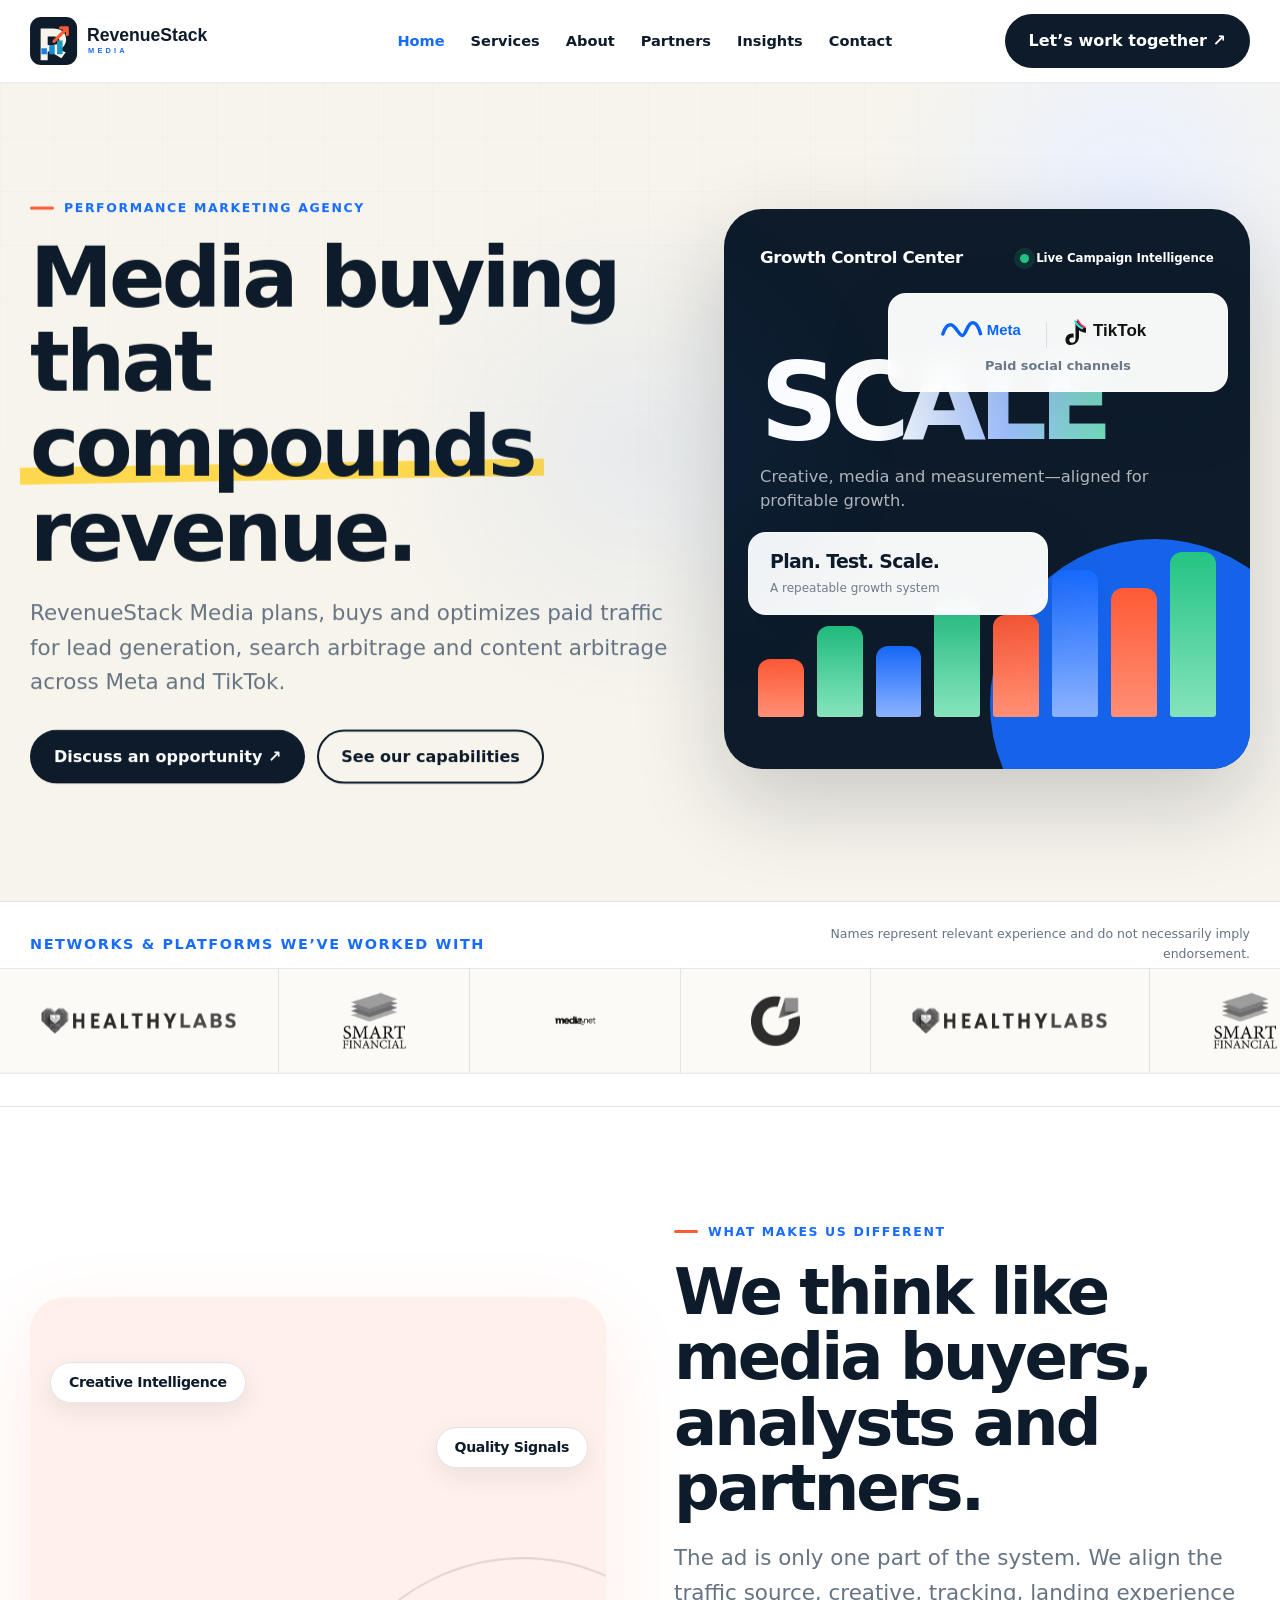
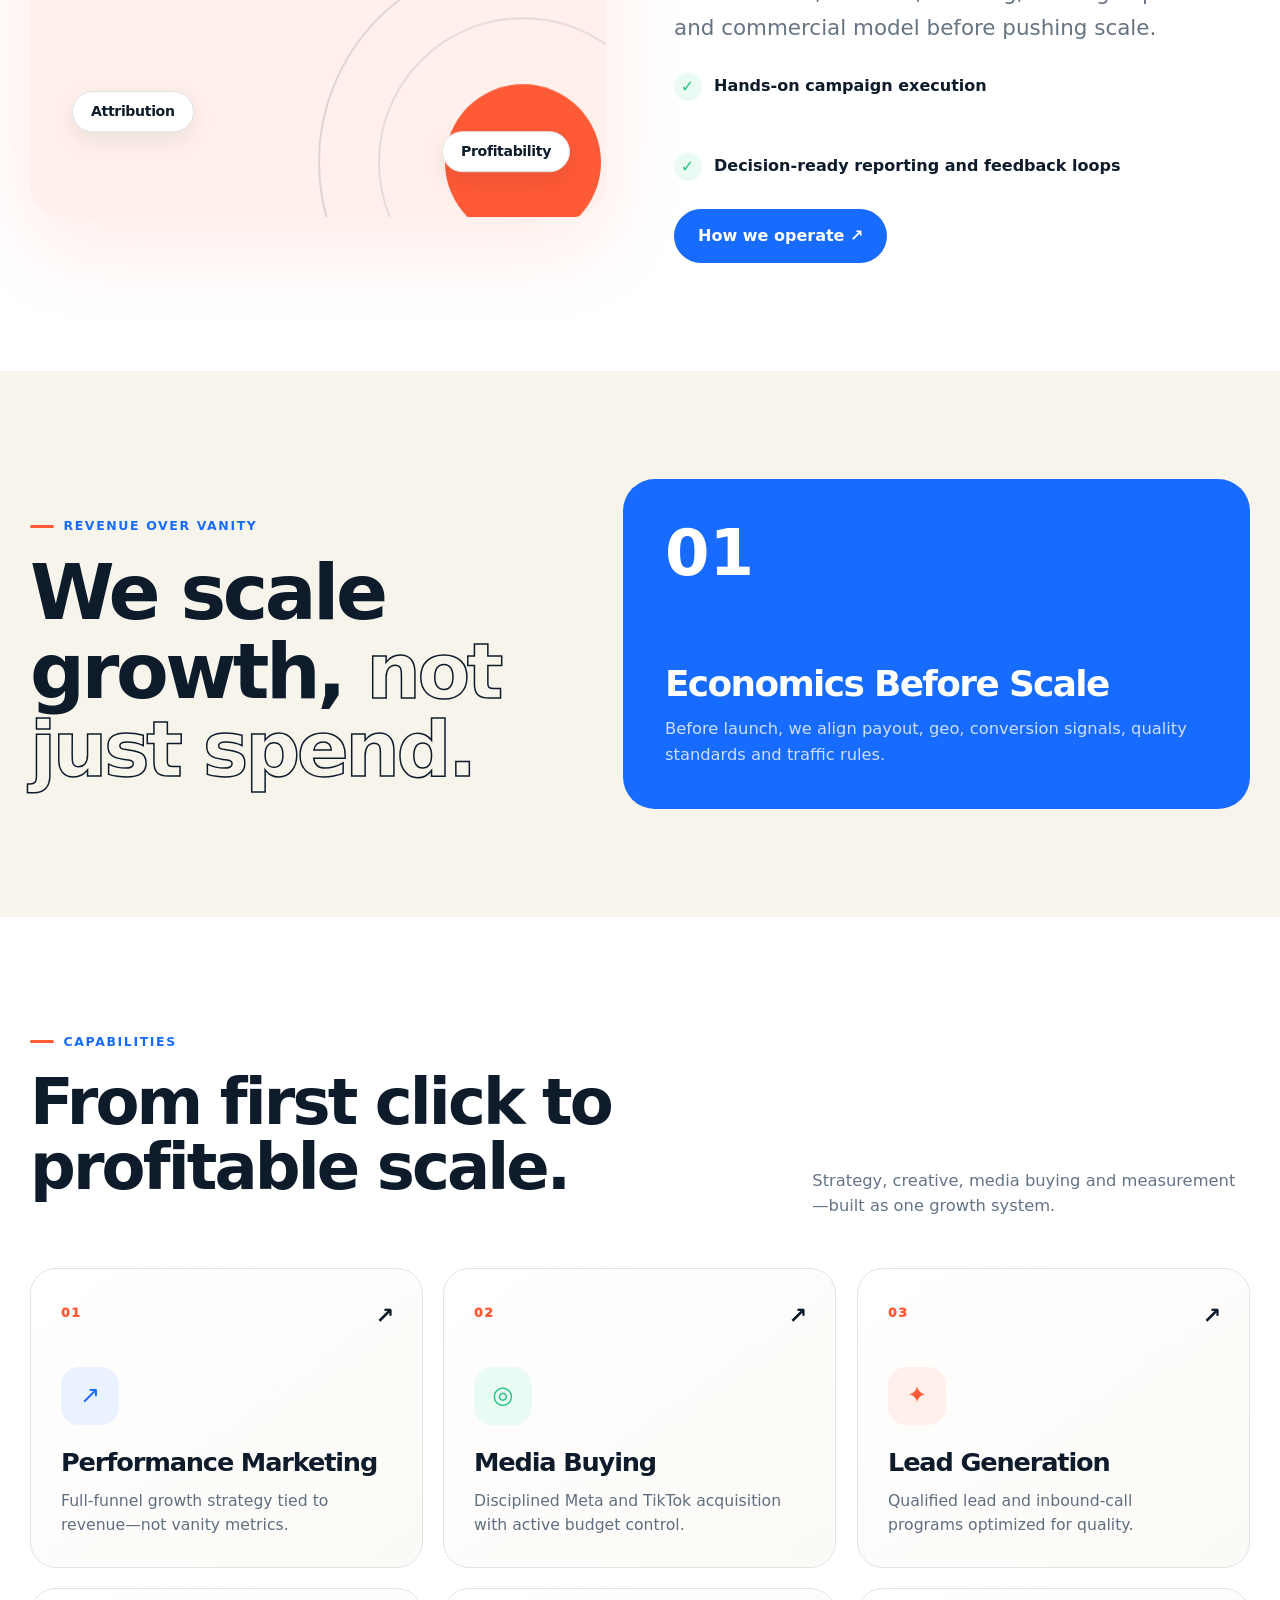
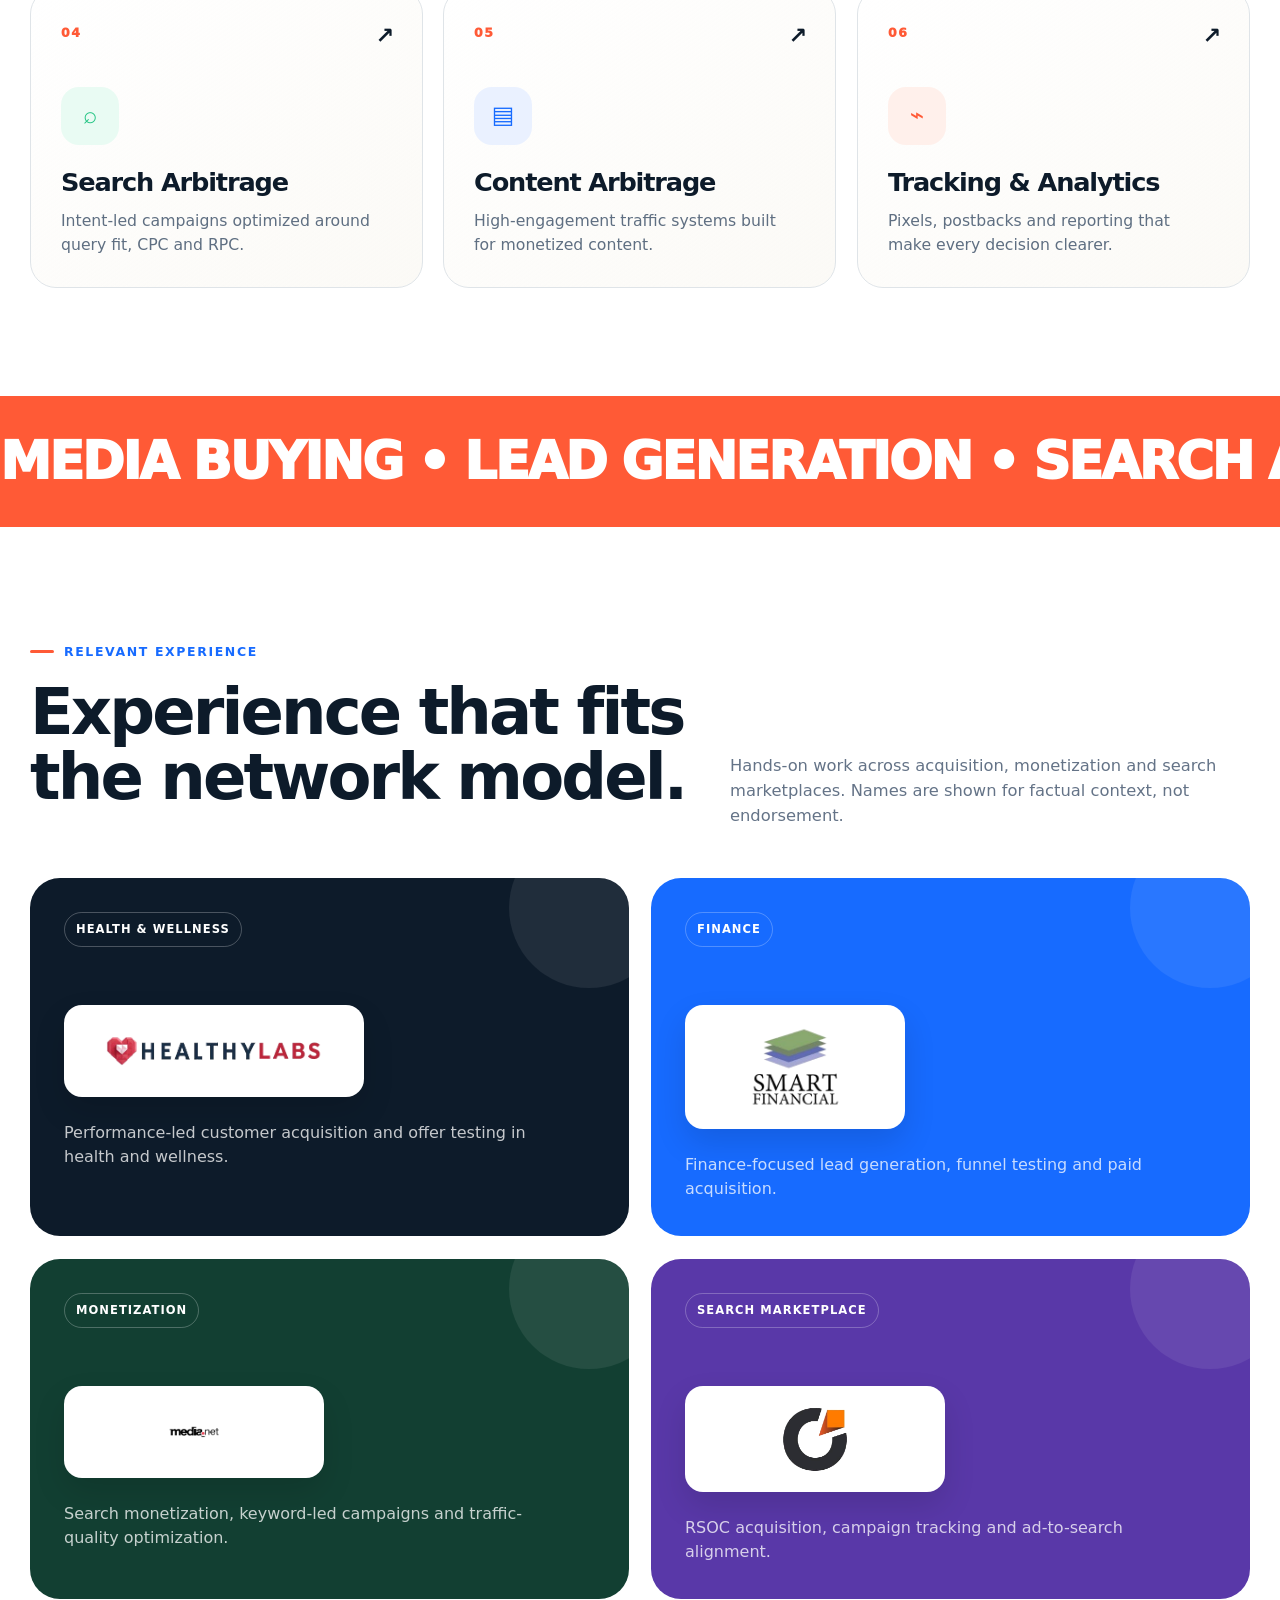
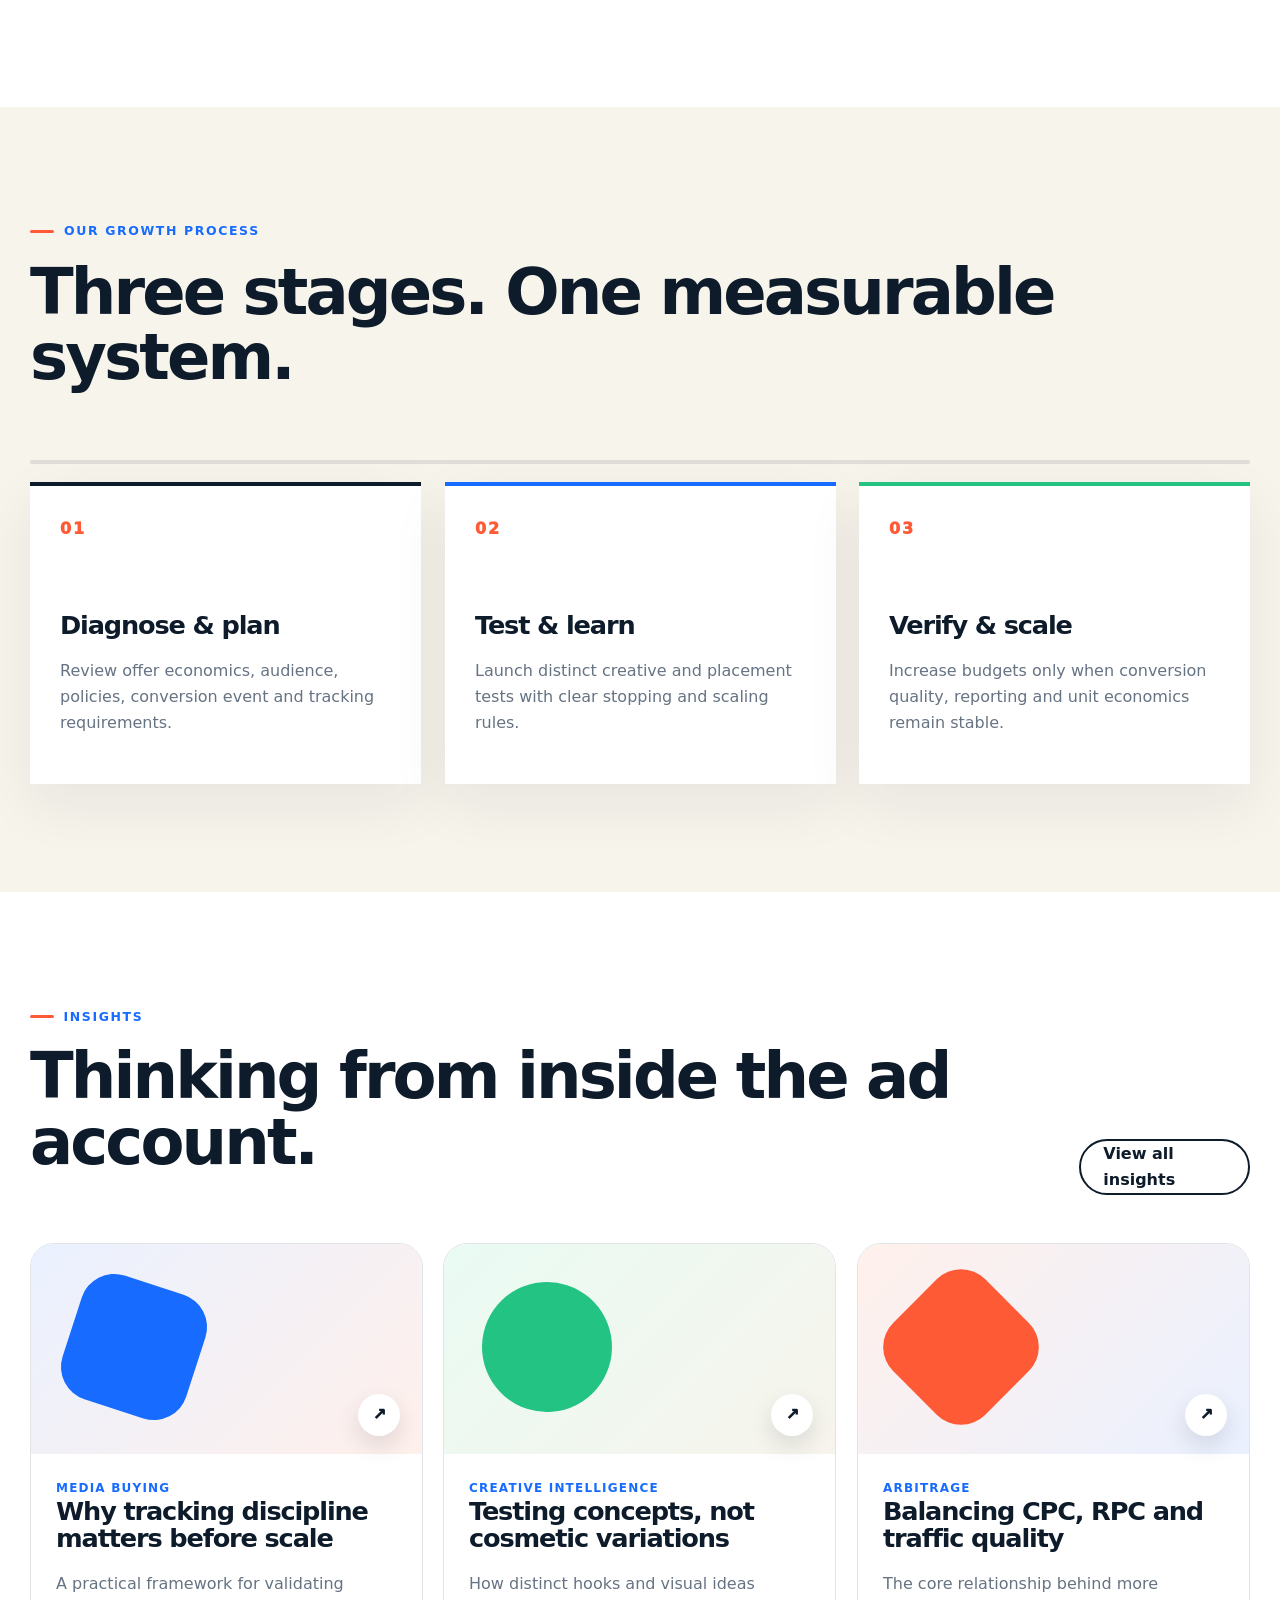
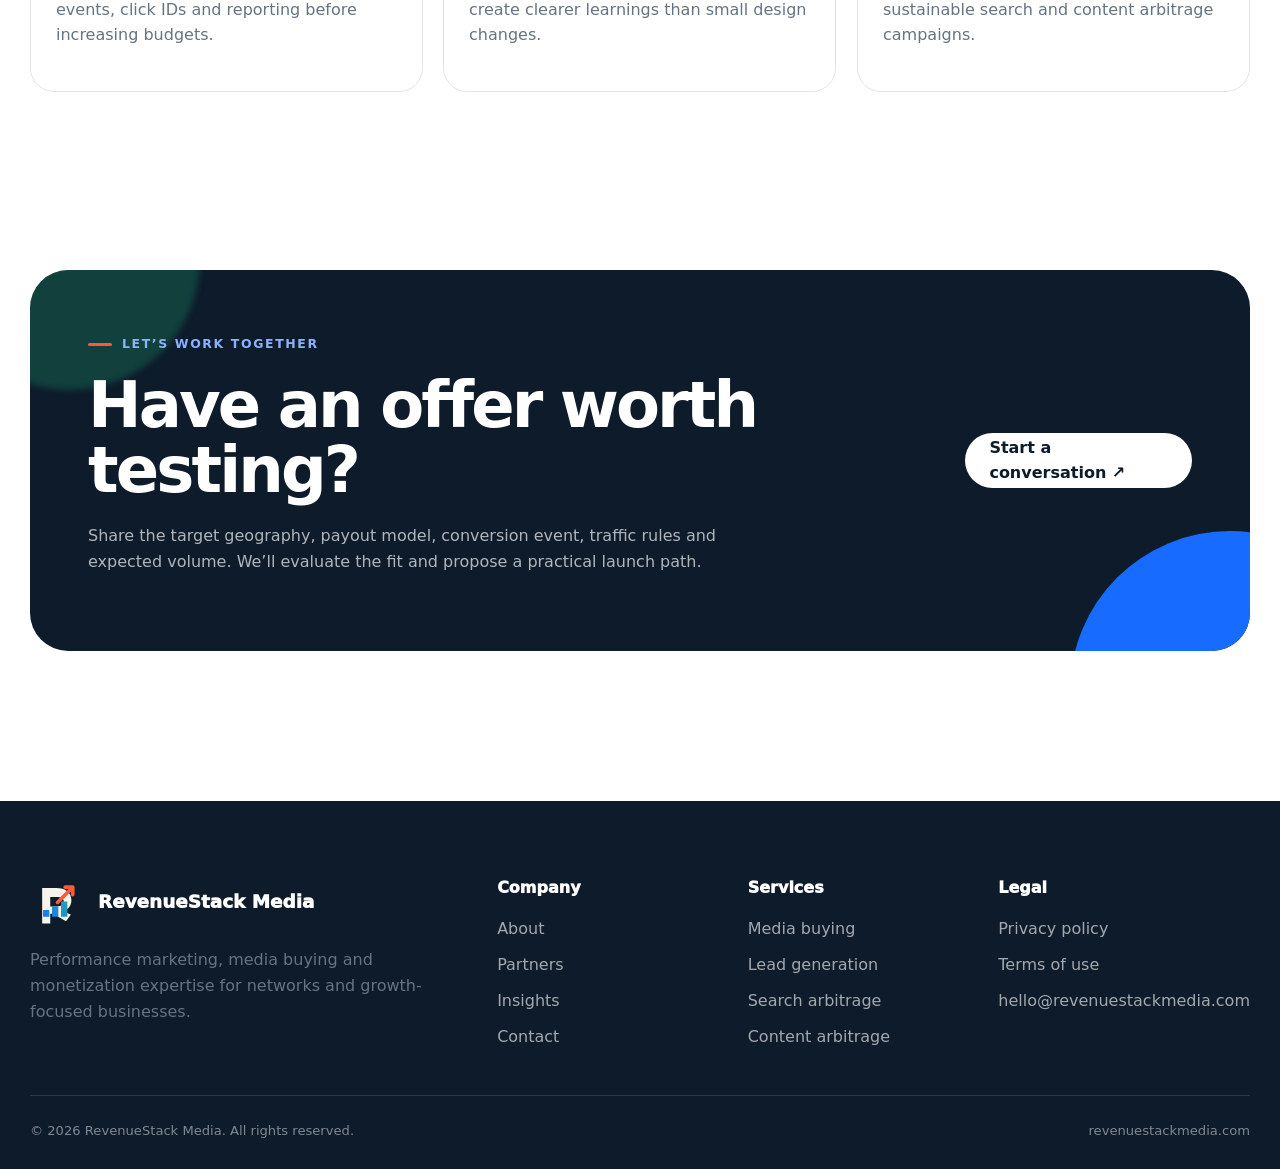
==== commit 0dc1839e: "Add files via upload Final website polish with all partner logos" ====
--- a/index.html
+++ b/index.html
@@ -50,7 +50,15 @@
         <div class="bar" style="height:72%"></div><div class="bar" style="height:62%"></div><div class="bar" style="height:89%"></div>
         <div class="bar" style="height:78%"></div><div class="bar" style="height:100%"></div>
       </div>
-      <div class="floating-card fc-1 parallax-layer" data-depth="0.22"><strong>Paid Social</strong><span>Meta &amp; TikTok media buying</span></div>
+      
+<div class="floating-card fc-1 social-logo-card parallax-layer" data-depth="0.22">
+  <div class="platform-logo-row" aria-label="Meta and TikTok">
+    <img src="assets/img/platforms/meta.svg" alt="Meta">
+    <span class="platform-divider" aria-hidden="true"></span>
+    <img src="assets/img/platforms/tiktok.svg" alt="TikTok">
+  </div>
+  <span>Paid social channels</span>
+</div>
       <div class="floating-card fc-2 parallax-layer" data-depth="0.28"><strong>Plan. Test. Scale.</strong><span>A repeatable growth system</span></div>
     </div>
   </div>
@@ -64,16 +72,16 @@
   <div class="partner-runway" data-parallax="0.018">
     <div class="partner-runway-track">
       <div class="partner-group" aria-hidden="false">
-        <span class="partner-wordmark healthy">Healthy Labs</span>
-        <span class="partner-wordmark finance">Smart Finance</span>
-        <span class="partner-wordmark medianet">Media.net</span>
-        <span class="partner-wordmark visymo">Visymo</span>
+        <span class="partner-wordmark logo-wordmark healthy-wordmark"><img src="assets/img/partners/healthy-labs.png" alt="Healthy Labs"></span>
+        <span class="partner-wordmark logo-wordmark smart-wordmark"><img src="assets/img/partners/smart-financial.png" alt="Smart Financial"></span>
+        <span class="partner-wordmark logo-wordmark"><img src="assets/img/partners/media-net.png" alt="Media.net"></span>
+        <span class="partner-wordmark logo-wordmark visymo-wordmark"><img src="assets/img/partners/visymo.png" alt="Visymo"></span>
       </div>
       <div class="partner-group" aria-hidden="true">
-        <span class="partner-wordmark healthy">Healthy Labs</span>
-        <span class="partner-wordmark finance">Smart Finance</span>
-        <span class="partner-wordmark medianet">Media.net</span>
-        <span class="partner-wordmark visymo">Visymo</span>
+        <span class="partner-wordmark logo-wordmark healthy-wordmark"><img src="assets/img/partners/healthy-labs.png" alt="Healthy Labs"></span>
+        <span class="partner-wordmark logo-wordmark smart-wordmark"><img src="assets/img/partners/smart-financial.png" alt="Smart Financial"></span>
+        <span class="partner-wordmark logo-wordmark"><img src="assets/img/partners/media-net.png" alt="Media.net"></span>
+        <span class="partner-wordmark logo-wordmark visymo-wordmark"><img src="assets/img/partners/visymo.png" alt="Visymo"></span>
       </div>
     </div>
   </div>
@@ -144,10 +152,10 @@
       <p>Hands-on work across acquisition, monetization and search marketplaces. Names are shown for factual context, not endorsement.</p>
     </div>
     <div class="partner-cases">
-      <div class="case"><span class="tag">Health & wellness</span><h3>Healthy Labs</h3><p>Performance-led customer acquisition and offer testing in health and wellness.</p></div>
-      <div class="case"><span class="tag">Finance</span><h3>Smart Finance</h3><p>Finance-focused lead generation, funnel testing and paid acquisition.</p></div>
-      <div class="case"><span class="tag">Monetization</span><h3>Media.net</h3><p>Search monetization, keyword-led campaigns and traffic-quality optimization.</p></div>
-      <div class="case"><span class="tag">Search marketplace</span><h3>Visymo</h3><p>RSOC acquisition, campaign tracking and ad-to-search alignment.</p></div>
+      <div class="case partner-logo-case"><span class="tag">Health & wellness</span><div class="case-logo-plate healthy-logo-plate"><img src="assets/img/partners/healthy-labs.png" alt="Healthy Labs"></div><p>Performance-led customer acquisition and offer testing in health and wellness.</p></div>
+      <div class="case partner-logo-case"><span class="tag">Finance</span><div class="case-logo-plate smart-logo-plate"><img src="assets/img/partners/smart-financial.png" alt="Smart Financial"></div><p>Finance-focused lead generation, funnel testing and paid acquisition.</p></div>
+      <div class="case media-net-case"><span class="tag">Monetization</span><div class="case-logo-plate"><img src="assets/img/partners/media-net.png" alt="Media.net"></div><p>Search monetization, keyword-led campaigns and traffic-quality optimization.</p></div>
+      <div class="case partner-logo-case"><span class="tag">Search marketplace</span><div class="case-logo-plate visymo-logo-plate"><img src="assets/img/partners/visymo.png" alt="Visymo"></div><p>RSOC acquisition, campaign tracking and ad-to-search alignment.</p></div>
     </div>
   </div>
 </section>
--- a/assets/css/styles.css
+++ b/assets/css/styles.css
@@ -469,3 +469,212 @@
 .case h3{margin-bottom:18px}
 .case p{max-width:91%;margin-bottom:0;font-size:1rem;line-height:1.55;color:rgba(255,255,255,.76)}
 @media(max-width:640px){.fc-1{min-width:190px}.fc-2{min-width:260px}.metric-label{max-width:330px;font-size:.94rem}.orbit-label{font-size:.78rem;padding:10px 13px}.section-head>p{font-size:.96rem}}
+
+
+/* Official partner logo presentation */
+.logo-wordmark{
+  min-width:190px;
+  display:flex;
+  align-items:center;
+  justify-content:center;
+}
+.logo-wordmark img{
+  width:142px;
+  height:48px;
+  object-fit:contain;
+  display:block;
+}
+.case-logo-plate{
+  width:min(260px,82%);
+  min-height:92px;
+  margin-top:58px;
+  margin-bottom:24px;
+  padding:16px 22px;
+  border-radius:18px;
+  background:#ffffff;
+  display:flex;
+  align-items:center;
+  justify-content:center;
+  box-shadow:0 14px 32px rgba(0,0,0,.12);
+  position:relative;
+  z-index:2;
+}
+.case-logo-plate img{
+  width:205px;
+  max-height:58px;
+  object-fit:contain;
+}
+.media-net-case p{
+  position:relative;
+  z-index:2;
+}
+@media(max-width:640px){
+  .logo-wordmark{min-width:165px}
+  .logo-wordmark img{width:126px;height:42px}
+  .case-logo-plate{margin-top:48px;min-height:82px}
+  .case-logo-plate img{width:178px}
+}
+
+
+/* Visymo partner logo */
+.visymo-wordmark img{
+  width:58px;
+  height:58px;
+  object-fit:contain;
+}
+.visymo-logo-plate img{
+  width:92px;
+  max-height:74px;
+}
+.partner-logo-case p{
+  position:relative;
+  z-index:2;
+}
+@media(max-width:640px){
+  .visymo-wordmark img{
+    width:50px;
+    height:50px;
+  }
+  .visymo-logo-plate img{
+    width:78px;
+  }
+}
+
+
+/* Hero platform logo card update */
+.metric-big{
+  max-width:78%;
+  position:relative;
+  z-index:2;
+}
+.social-logo-card{
+  right:22px;
+  top:84px;
+  min-width:0;
+  width:340px;
+  padding:18px 22px 16px;
+}
+.platform-logo-row{
+  display:flex;
+  align-items:center;
+  justify-content:center;
+  gap:16px;
+}
+.platform-logo-row img{
+  display:block;
+  height:32px;
+  width:auto;
+  object-fit:contain;
+}
+.platform-logo-row img:first-child{
+  height:28px;
+}
+.platform-divider{
+  width:1px;
+  height:26px;
+  background:#d7dde4;
+  border-radius:999px;
+}
+.social-logo-card span{
+  display:block;
+  margin-top:10px;
+  text-align:center;
+  font-size:.8rem;
+  line-height:1.3;
+  color:#6b7888;
+  font-weight:700;
+}
+@media(max-width:980px){
+  .metric-big{
+    max-width:74%;
+  }
+  .social-logo-card{
+    width:310px;
+    right:18px;
+    top:88px;
+  }
+}
+@media(max-width:640px){
+  .metric-big{
+    max-width:100%;
+  }
+  .social-logo-card{
+    position:absolute;
+    width:255px;
+    right:14px;
+    top:92px;
+    padding:14px 16px 14px;
+  }
+  .platform-logo-row{
+    gap:10px;
+  }
+  .platform-logo-row img{
+    height:24px;
+  }
+  .platform-logo-row img:first-child{
+    height:21px;
+  }
+  .platform-divider{
+    height:20px;
+  }
+  .social-logo-card span{
+    margin-top:8px;
+    font-size:.73rem;
+  }
+}
+
+
+/* Healthy Labs and Smart Financial logos */
+.healthy-wordmark img{
+  width:210px;
+  height:52px;
+  object-fit:contain;
+}
+.smart-wordmark img{
+  width:122px;
+  height:68px;
+  object-fit:contain;
+}
+.healthy-logo-plate{
+  width:min(300px,86%);
+}
+.healthy-logo-plate img{
+  width:230px;
+  max-height:66px;
+  object-fit:contain;
+}
+.smart-logo-plate{
+  width:min(220px,78%);
+  min-height:108px;
+}
+.smart-logo-plate img{
+  width:128px;
+  max-height:92px;
+  object-fit:contain;
+}
+@media(max-width:640px){
+  .healthy-wordmark img{
+    width:170px;
+    height:44px;
+  }
+  .smart-wordmark img{
+    width:98px;
+    height:58px;
+  }
+  .healthy-logo-plate img{
+    width:190px;
+  }
+  .smart-logo-plate img{
+    width:108px;
+  }
+}
+
+
+/* Partner logo showcase */
+.logo-showcase{display:grid;grid-template-columns:repeat(4,minmax(0,1fr));gap:18px}
+.logo-showcase-card{min-height:126px;border:1px solid var(--line);border-radius:24px;background:linear-gradient(145deg,#fff,rgba(247,244,236,.45));display:flex;align-items:center;justify-content:center;padding:18px 24px;box-shadow:0 18px 45px rgba(13,27,42,.06)}
+.logo-showcase-card img{max-width:88%;max-height:64px;object-fit:contain;display:block}
+.logo-showcase-card:nth-child(2) img{max-height:76px}
+.logo-showcase-card:nth-child(4) img{max-height:72px}
+@media(max-width:980px){.logo-showcase{grid-template-columns:repeat(2,minmax(0,1fr))}}
+@media(max-width:640px){.logo-showcase{grid-template-columns:1fr}.logo-showcase-card{min-height:110px;border-radius:20px}}
